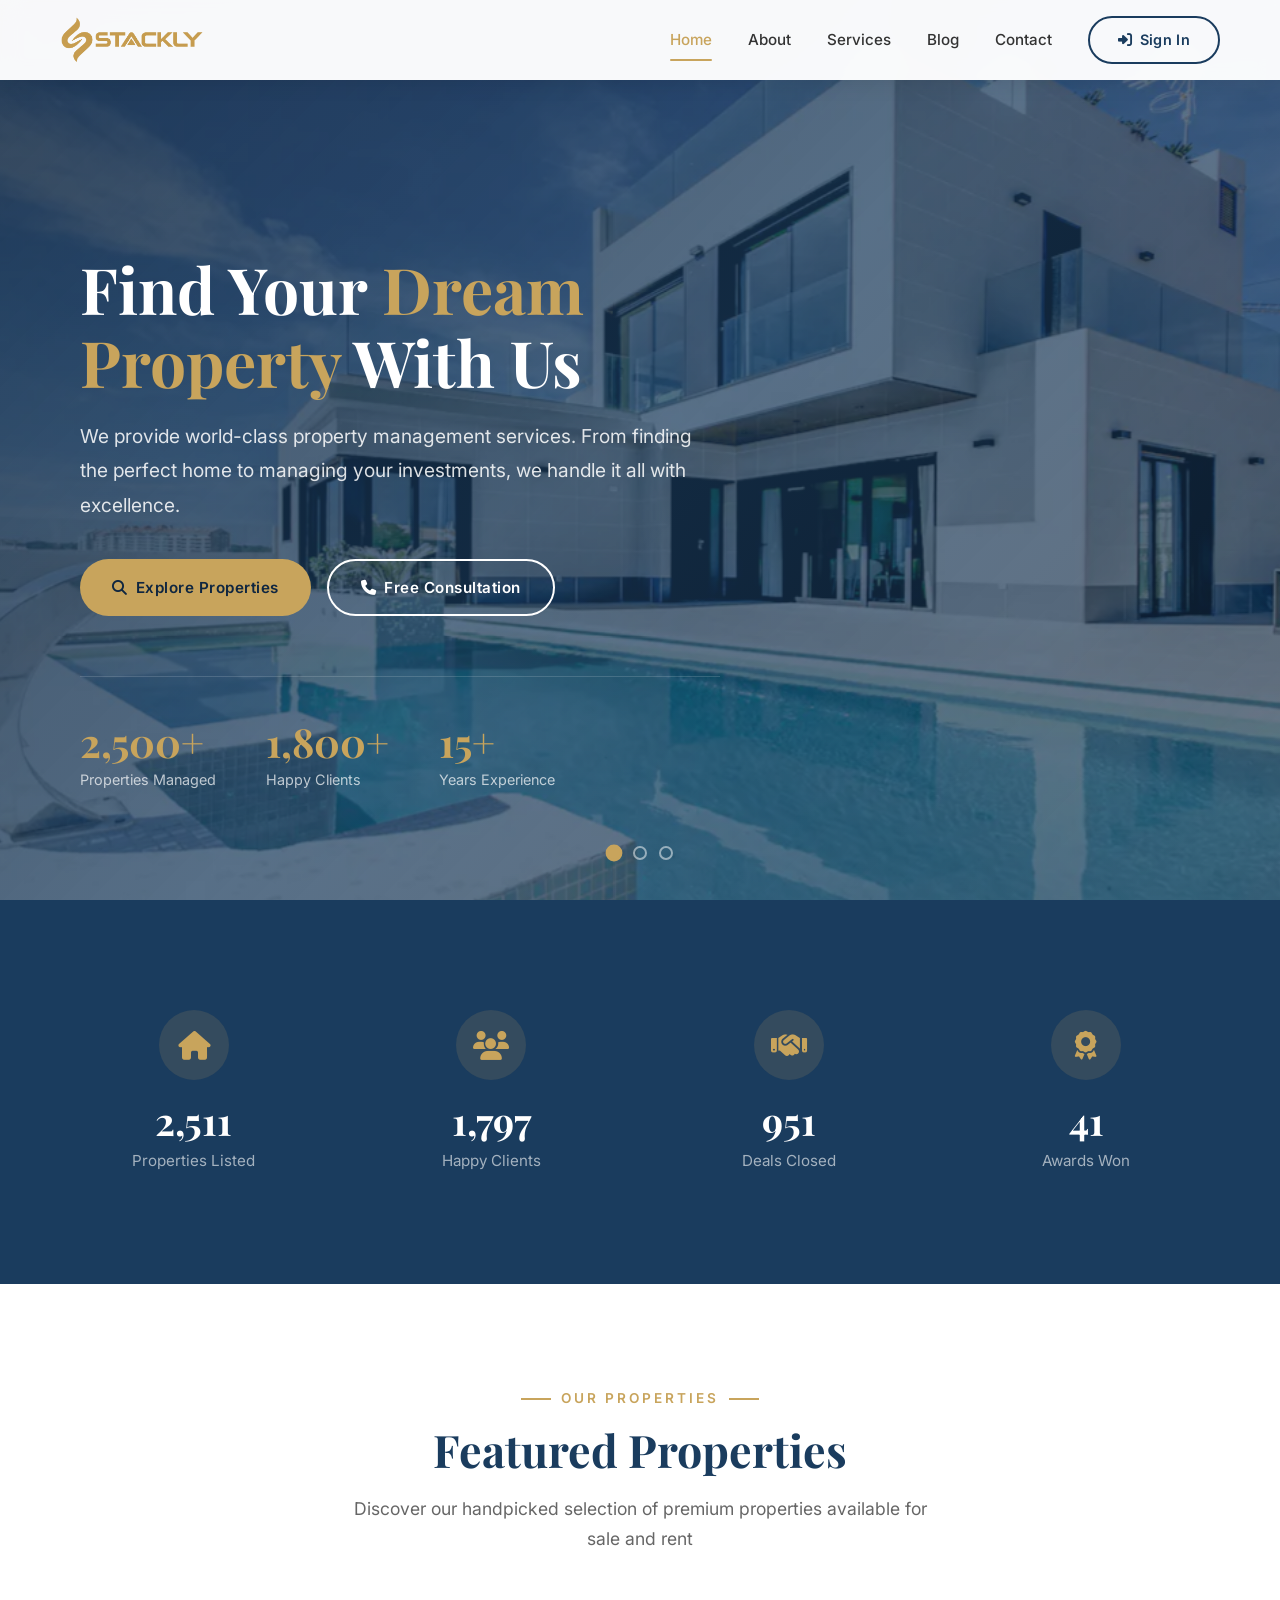
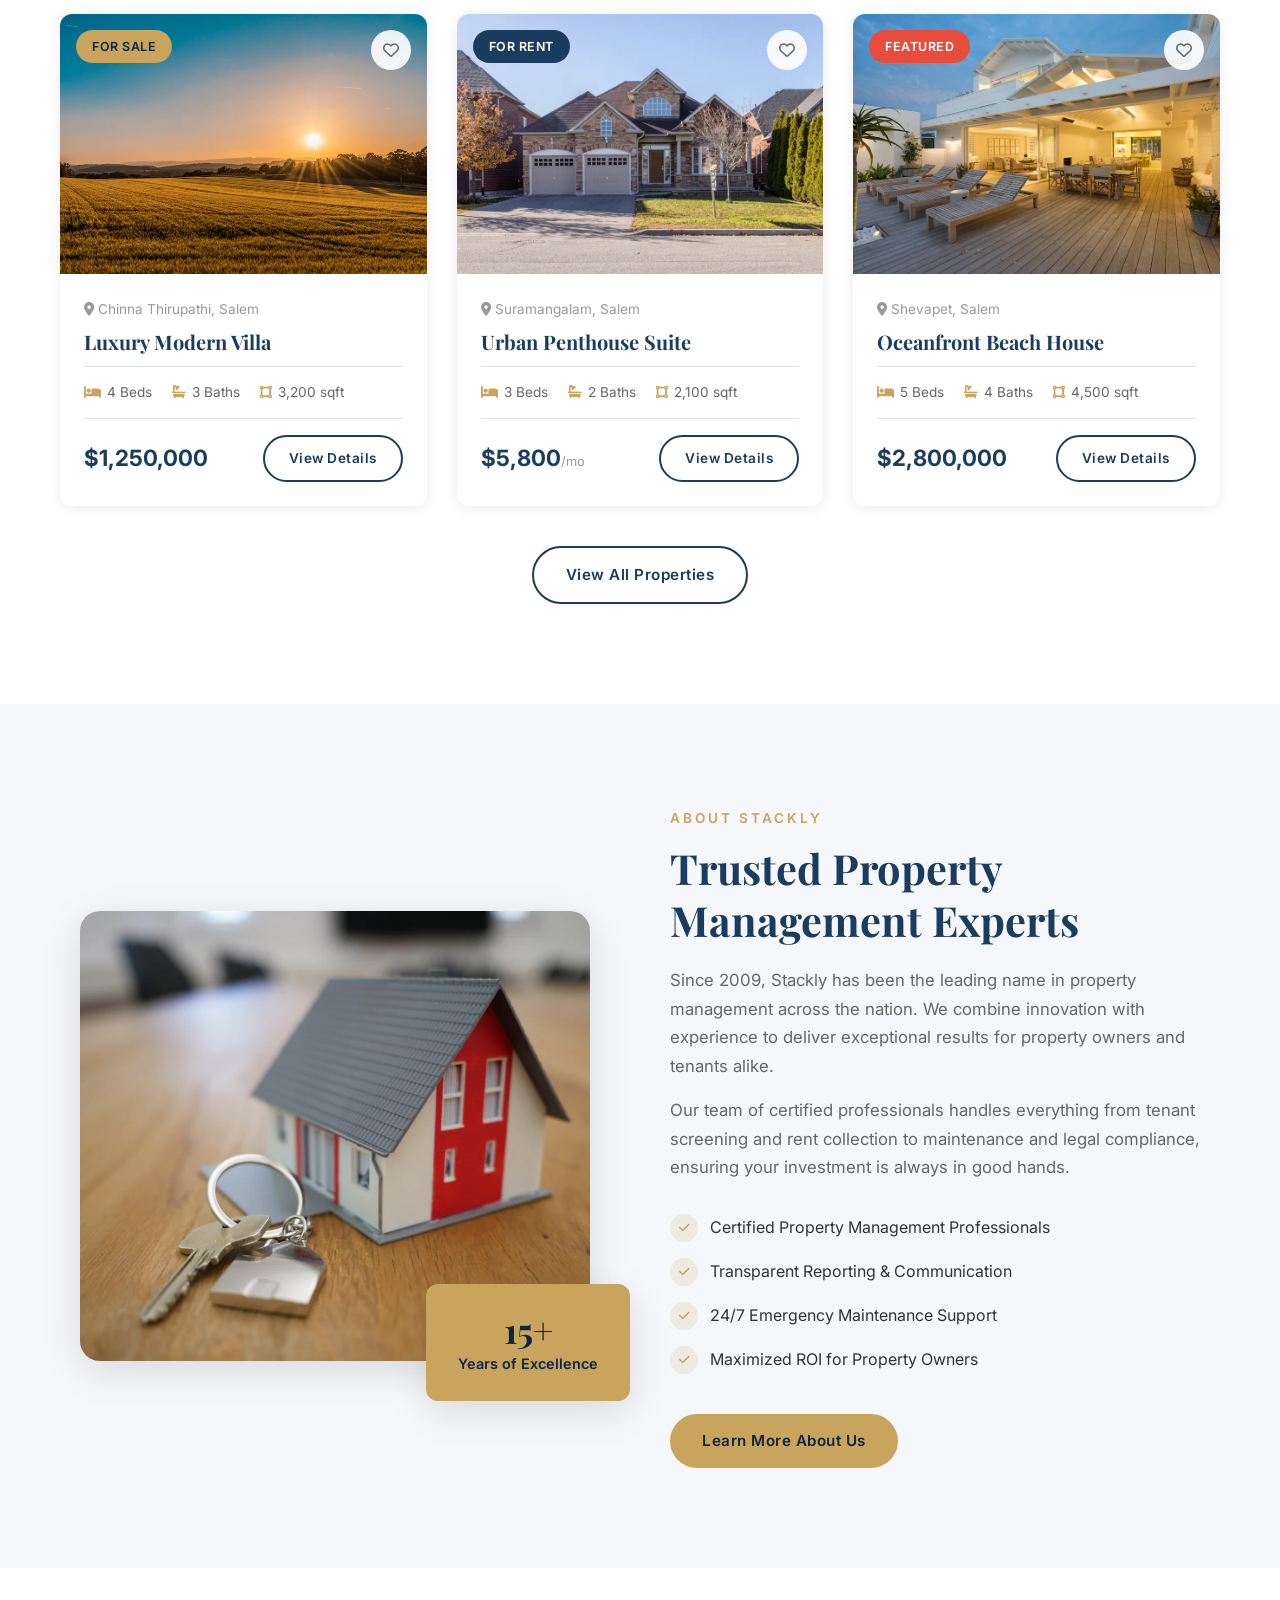
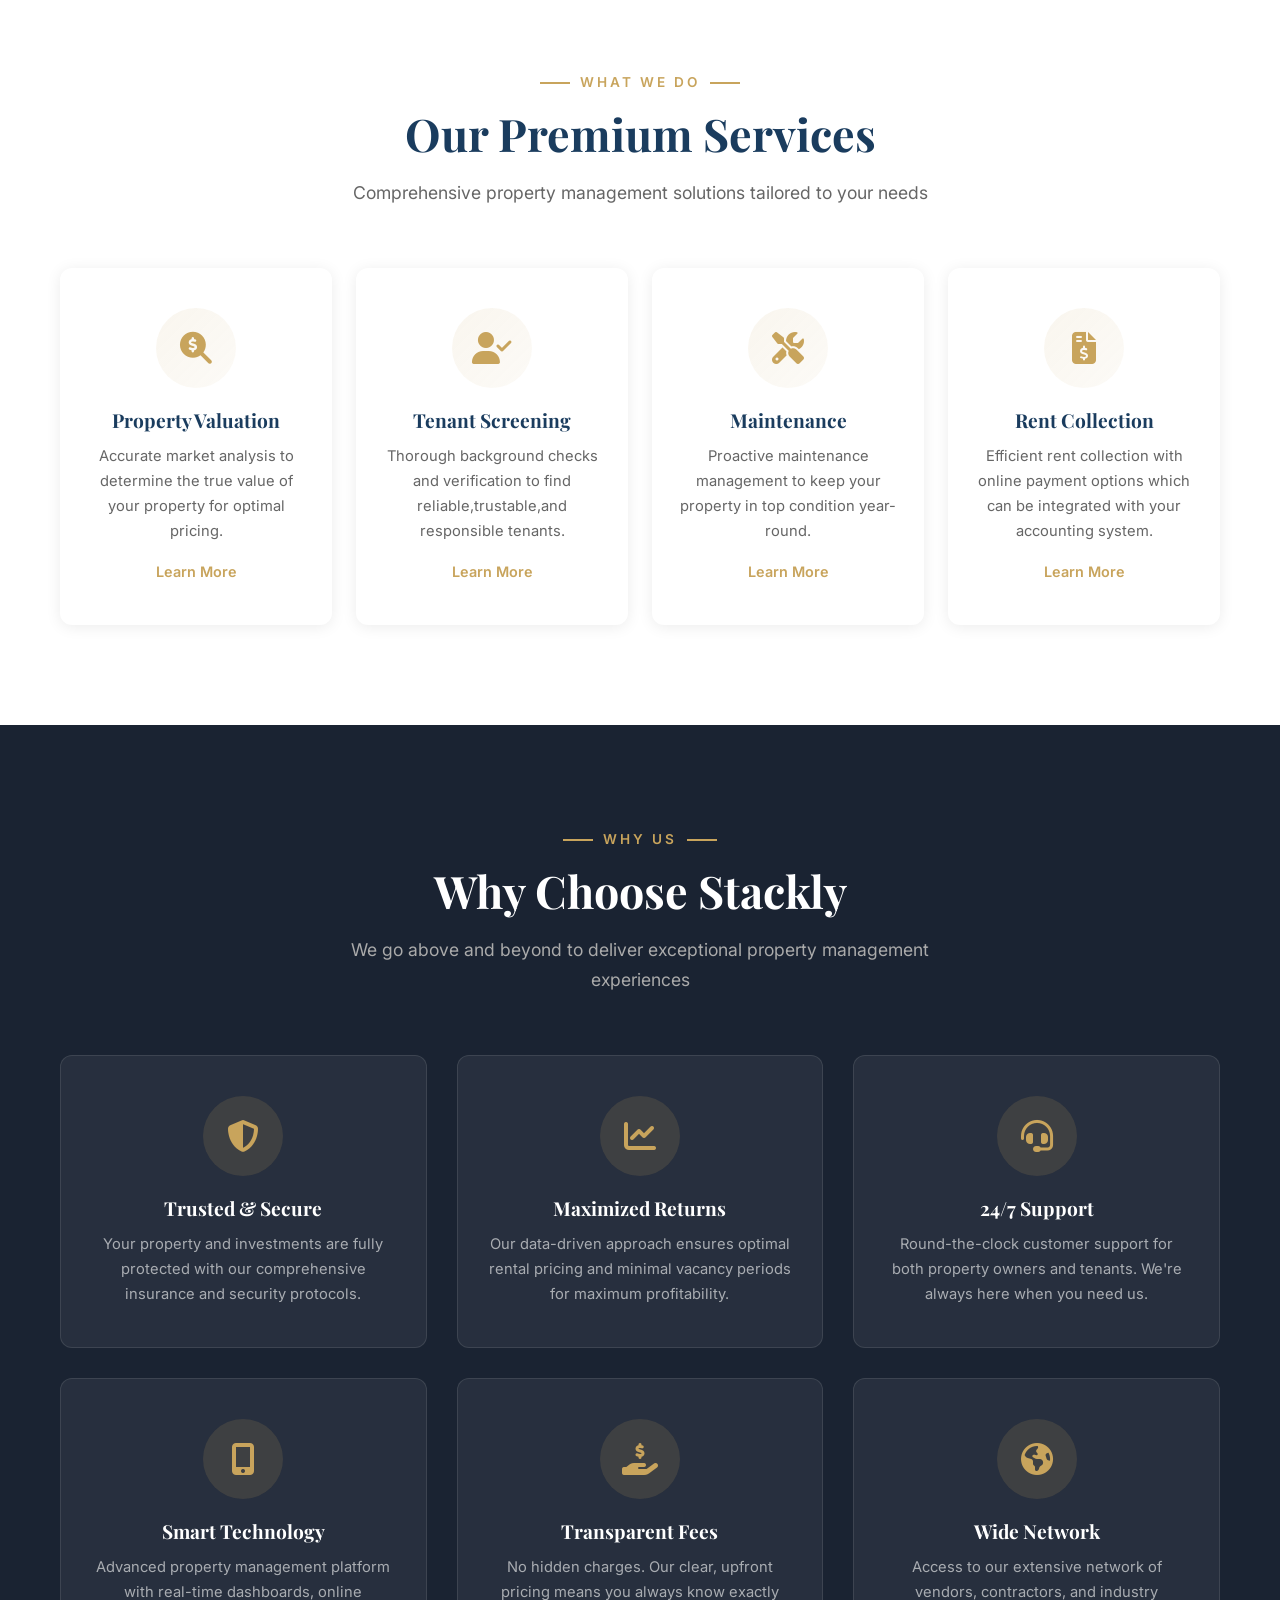
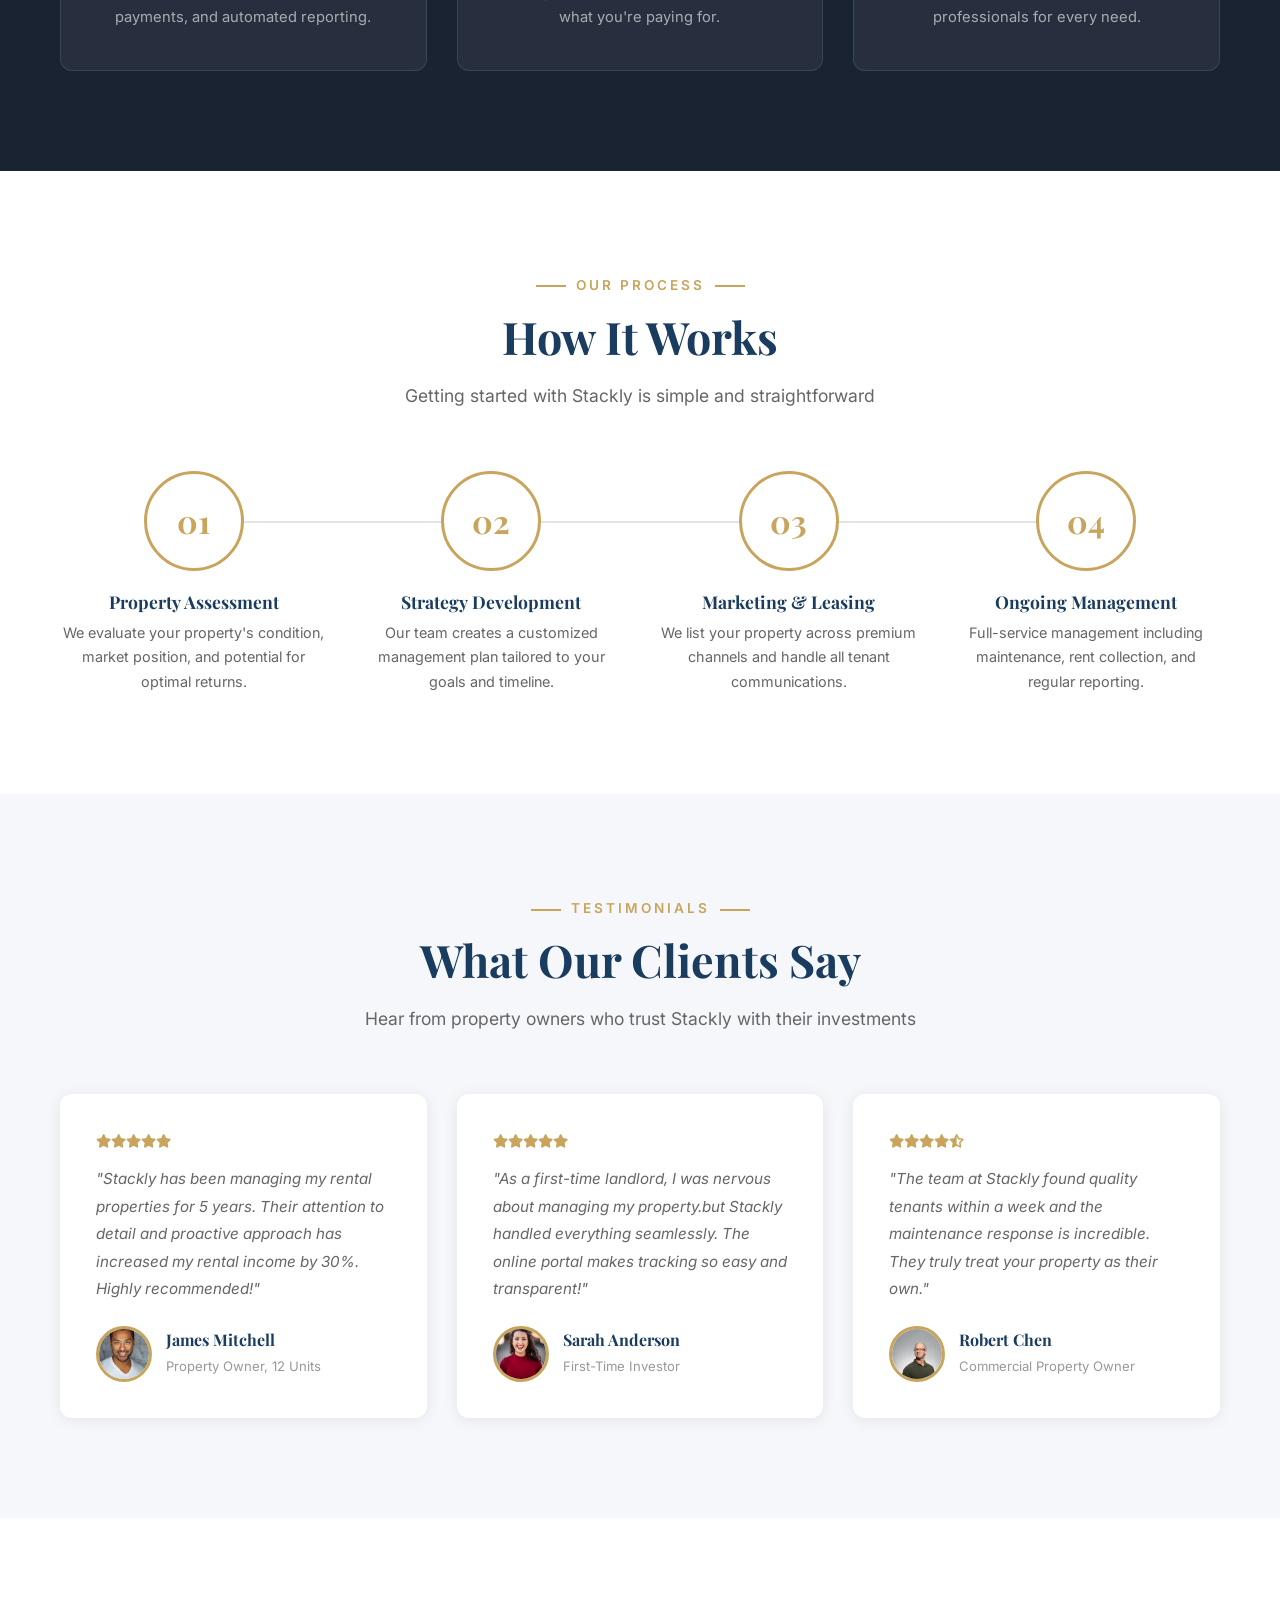
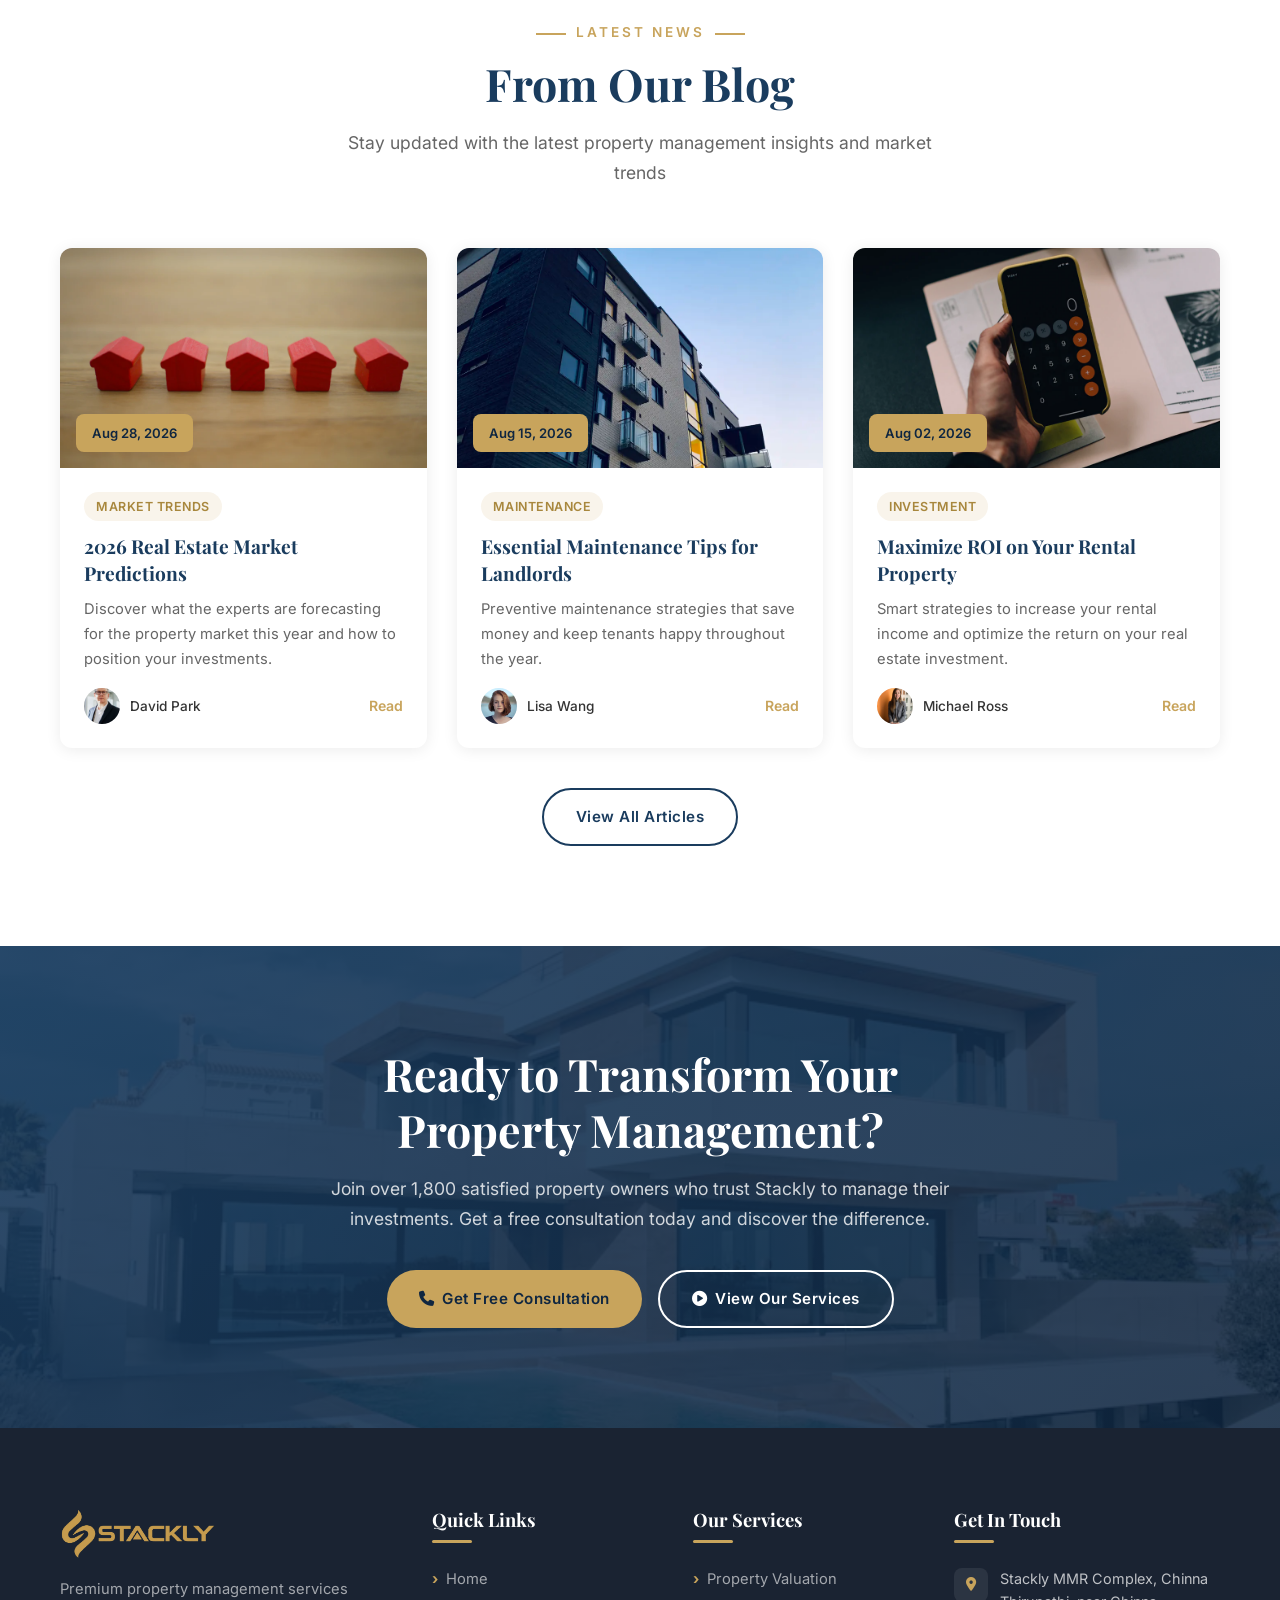
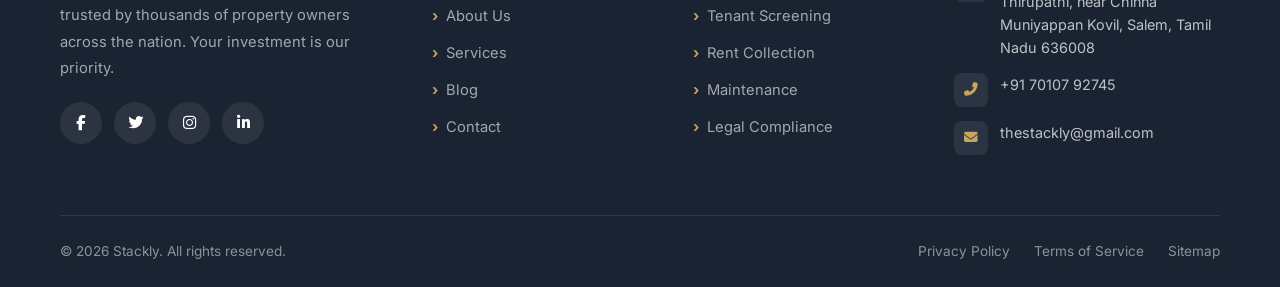
==== index.html @ ff8f80fa "Add files via upload" ====
<!DOCTYPE html>
<html lang="en">
<head>
  <meta charset="UTF-8">
  <meta name="viewport" content="width=device-width, initial-scale=1.0">
  <title>Stackly - Premium Property Management</title>
  <link rel="preconnect" href="https://fonts.googleapis.com">
  <link href="https://fonts.googleapis.com/css2?family=Inter:wght@400;500;600;700&family=Playfair+Display:wght@400;600;700&display=swap" rel="stylesheet">
  <link rel="stylesheet" href="https://cdnjs.cloudflare.com/ajax/libs/font-awesome/6.5.1/css/all.min.css">
  <link rel="stylesheet" href="css/style.css">
</head>
<body>

  <!-- Preloader -->
  <div class="preloader" id="preloader">
    <div class="preloader-spinner"></div>
  </div>

  <!-- Navigation -->
  <header class="header" id="header">
    <div class="container">
      <a href="index.html" class="logo">
        <img src="Assets/logo.webp" alt="Stackly" class="logo-img">
      </a>
      <nav class="nav-links" id="navLinks">
        <button class="nav-close" id="navClose" aria-label="Close menu"><i class="fas fa-times"></i></button>
        <a href="index.html" class="active">Home</a>
        <a href="about.html">About</a>
        <a href="services.html">Services</a>
        <a href="blog.html">Blog</a>
        <a href="contact.html">Contact</a>
        <a href="sign-in.html" class="nav-signin"><i class="fas fa-sign-in-alt"></i> Sign In</a>
      </nav>
      <div class="menu-toggle" id="menuToggle">
        <span></span>
        <span></span>
        <span></span>
      </div>
    </div>
  </header>
  <div class="nav-overlay" id="navOverlay"></div>

  <!-- Section 1: Hero -->
  <section class="hero" id="hero">
    <div class="hero-slider">
      <div class="hero-slide active">
        <img src="Assets/hero-1.webp" alt="Luxury Home">
      </div>
      <div class="hero-slide">
        <img src="Assets/hero-2.webp" alt="Modern House">
      </div>
      <div class="hero-slide">
        <img src="Assets/hero-3.webp" alt="Villa">
      </div>
    </div>
    <div class="hero-overlay"></div>
    <div class="container">
      <div class="hero-content">
        <div class="hero-badge"><i class="fas fa-star"></i> #1 Property Management</div>
        <h1>Find Your <span>Dream Property</span> With Us</h1>
        <p>We provide world-class property management services. From finding the perfect home to managing your investments, we handle it all with excellence.</p>
        <div class="hero-buttons">
          <a href="404.html" class="btn btn-primary"><i class="fas fa-search"></i> Explore Properties</a>
          <a href="404.html" class="btn btn-outline"><i class="fas fa-phone"></i> Free Consultation</a>
        </div>
        <div class="hero-stats">
          <div class="hero-stat">
            <h3>2,500+</h3>
            <p>Properties Managed</p>
          </div>
          <div class="hero-stat">
            <h3>1,800+</h3>
            <p>Happy Clients</p>
          </div>
          <div class="hero-stat">
            <h3>15+</h3>
            <p>Years Experience</p>
          </div>
        </div>
      </div>
    </div>
    <div class="hero-slide-nav">
      <button class="active" data-slide="0"></button>
      <button data-slide="1"></button>
      <button data-slide="2"></button>
    </div>
  </section>

  <!-- Section 2: Stats -->
  <section class="stats-section">
    <div class="container">
      <div class="stats-grid">
        <div class="stat-item animate-on-scroll">
          <div class="stat-icon"><i class="fas fa-home"></i></div>
          <h3 class="counter" data-target="2547">0</h3>
          <p>Properties Listed</p>
        </div>
        <div class="stat-item animate-on-scroll animate-delay-1">
          <div class="stat-icon"><i class="fas fa-users"></i></div>
          <h3 class="counter" data-target="1823">0</h3>
          <p>Happy Clients</p>
        </div>
        <div class="stat-item animate-on-scroll animate-delay-2">
          <div class="stat-icon"><i class="fas fa-handshake"></i></div>
          <h3 class="counter" data-target="965">0</h3>
          <p>Deals Closed</p>
        </div>
        <div class="stat-item animate-on-scroll animate-delay-3">
          <div class="stat-icon"><i class="fas fa-award"></i></div>
          <h3 class="counter" data-target="42">0</h3>
          <p>Awards Won</p>
        </div>
      </div>
    </div>
  </section>

  <!-- Section 3: Featured Properties -->
  <section class="section" id="properties">
    <div class="container">
      <div class="section-header animate-on-scroll">
        <span class="subtitle">Our Properties</span>
        <h2>Featured Properties</h2>
        <p>Discover our handpicked selection of premium properties available for sale and rent</p>
      </div>
      <div class="properties-grid">
        <div class="property-card animate-on-scroll">
          <div class="property-img">
            <img src="Assets/property-1.webp" alt="Modern Villa">
            <span class="property-badge badge-sale">For Sale</span>
            <button class="property-fav"><i class="far fa-heart"></i></button>
          </div>
          <div class="property-info">
            <div class="property-location"><i class="fas fa-map-marker-alt"></i> Chinna Thirupathi, Salem</div>
            <h3>Luxury Modern Villa</h3>
            <div class="property-features">
              <span><i class="fas fa-bed"></i> 4 Beds</span>
              <span><i class="fas fa-bath"></i> 3 Baths</span>
              <span><i class="fas fa-vector-square"></i> 3,200 sqft</span>
            </div>
            <div class="property-footer">
              <span class="property-price">$1,250,000</span>
              <a href="404.html" class="btn btn-sm btn-outline-dark">View Details</a>
            </div>
          </div>
        </div>
        <div class="property-card animate-on-scroll animate-delay-1">
          <div class="property-img">
            <img src="Assets/property-2.webp" alt="Penthouse">
            <span class="property-badge badge-rent">For Rent</span>
            <button class="property-fav"><i class="far fa-heart"></i></button>
          </div>
          <div class="property-info">
            <div class="property-location"><i class="fas fa-map-marker-alt"></i> Suramangalam, Salem</div>
            <h3>Urban Penthouse Suite</h3>
            <div class="property-features">
              <span><i class="fas fa-bed"></i> 3 Beds</span>
              <span><i class="fas fa-bath"></i> 2 Baths</span>
              <span><i class="fas fa-vector-square"></i> 2,100 sqft</span>
            </div>
            <div class="property-footer">
              <span class="property-price">$5,800<small>/mo</small></span>
              <a href="404.html" class="btn btn-sm btn-outline-dark">View Details</a>
            </div>
          </div>
        </div>
        <div class="property-card animate-on-scroll animate-delay-2">
          <div class="property-img">
            <img src="Assets/property-3.webp" alt="Beach House">
            <span class="property-badge badge-featured">Featured</span>
            <button class="property-fav"><i class="far fa-heart"></i></button>
          </div>
          <div class="property-info">
            <div class="property-location"><i class="fas fa-map-marker-alt"></i> Shevapet, Salem</div>
            <h3>Oceanfront Beach House</h3>
            <div class="property-features">
              <span><i class="fas fa-bed"></i> 5 Beds</span>
              <span><i class="fas fa-bath"></i> 4 Baths</span>
              <span><i class="fas fa-vector-square"></i> 4,500 sqft</span>
            </div>
            <div class="property-footer">
              <span class="property-price">$2,800,000</span>
              <a href="404.html" class="btn btn-sm btn-outline-dark">View Details</a>
            </div>
          </div>
        </div>
      </div>
      <div style="text-align:center; margin-top:40px;">
        <a href="404.html" class="btn btn-outline-dark">View All Properties </a>
      </div>
    </div>
  </section>

  <!-- Section 4: About Preview -->
  <section class="section section-alt" id="about-preview">
    <div class="container">
      <div class="split-section">
        <div class="split-images animate-on-scroll">
          <div class="main-img">
            <img src="Assets/about-preview.webp" alt="About Stackly">
          </div>
          <div class="floating-card">
            <h3>15+</h3>
            <p>Years of Excellence</p>
          </div>
        </div>
        <div class="split-content animate-on-scroll animate-delay-2">
          <span class="subtitle">About Stackly</span>
          <h2>Trusted Property Management Experts</h2>
          <p>Since 2009, Stackly has been the leading name in property management across the nation. We combine innovation with experience to deliver exceptional results for property owners and tenants alike.</p>
          <p>Our team of certified professionals handles everything from tenant screening and rent collection to maintenance and legal compliance, ensuring your investment is always in good hands.</p>
          <ul class="check-list">
            <li><i class="fas fa-check"></i> Certified Property Management Professionals</li>
            <li><i class="fas fa-check"></i> Transparent Reporting & Communication</li>
            <li><i class="fas fa-check"></i> 24/7 Emergency Maintenance Support</li>
            <li><i class="fas fa-check"></i> Maximized ROI for Property Owners</li>
          </ul>
          <a href="404.html" class="btn btn-primary">Learn More About Us </a>
        </div>
      </div>
    </div>
  </section>

  <!-- Section 5: Services -->
  <section class="section" id="services-preview">
    <div class="container">
      <div class="section-header animate-on-scroll">
        <span class="subtitle">What We Do</span>
        <h2>Our Premium Services</h2>
        <p>Comprehensive property management solutions tailored to your needs</p>
      </div>
      <div class="services-grid">
        <div class="service-card animate-on-scroll">
          <div class="service-icon"><i class="fas fa-search-dollar"></i></div>
          <h3>Property Valuation</h3>
          <p>Accurate market analysis to determine the true value of your property for optimal pricing.</p>
          <a href="404.html" class="learn-more">Learn More </a>
        </div>
        <div class="service-card animate-on-scroll animate-delay-1">
          <div class="service-icon"><i class="fas fa-user-check"></i></div>
          <h3>Tenant Screening</h3>
          <p>Thorough background checks and verification to find reliable,trustable,and responsible tenants.</p>
          <a href="404.html" class="learn-more">Learn More </a>
        </div>
        <div class="service-card animate-on-scroll animate-delay-2">
          <div class="service-icon"><i class="fas fa-tools"></i></div>
          <h3>Maintenance</h3>
          <p>Proactive maintenance management to keep your property in top condition year-round.</p>
          <a href="404.html" class="learn-more">Learn More </a>
        </div>
        <div class="service-card animate-on-scroll animate-delay-3">
          <div class="service-icon"><i class="fas fa-file-invoice-dollar"></i></div>
          <h3>Rent Collection</h3>
          <p>Efficient rent collection with online payment options which can be integrated with your accounting system.</p>
          <a href="404.html" class="learn-more">Learn More </a>
        </div>
      </div>
    </div>
  </section>

  <!-- Section 6: Why Choose Us -->
  <section class="section section-dark" id="why-us">
    <div class="container">
      <div class="section-header animate-on-scroll">
        <span class="subtitle">Why Us</span>
        <h2>Why Choose Stackly</h2>
        <p>We go above and beyond to deliver exceptional property management experiences</p>
      </div>
      <div class="why-us-grid">
        <div class="why-card animate-on-scroll">
          <div class="icon"><i class="fas fa-shield-alt"></i></div>
          <h3>Trusted & Secure</h3>
          <p>Your property and investments are fully protected with our comprehensive insurance and security protocols.</p>
        </div>
        <div class="why-card animate-on-scroll animate-delay-1">
          <div class="icon"><i class="fas fa-chart-line"></i></div>
          <h3>Maximized Returns</h3>
          <p>Our data-driven approach ensures optimal rental pricing and minimal vacancy periods for maximum profitability.</p>
        </div>
        <div class="why-card animate-on-scroll animate-delay-2">
          <div class="icon"><i class="fas fa-headset"></i></div>
          <h3>24/7 Support</h3>
          <p>Round-the-clock customer support for both property owners and tenants. We're always here when you need us.</p>
        </div>
        <div class="why-card animate-on-scroll animate-delay-3">
          <div class="icon"><i class="fas fa-mobile-alt"></i></div>
          <h3>Smart Technology</h3>
          <p>Advanced property management platform with real-time dashboards, online payments, and automated reporting.</p>
        </div>
        <div class="why-card animate-on-scroll animate-delay-4">
          <div class="icon"><i class="fas fa-hand-holding-usd"></i></div>
          <h3>Transparent Fees</h3>
          <p>No hidden charges. Our clear, upfront pricing means you always know exactly what you're paying for.</p>
        </div>
        <div class="why-card animate-on-scroll">
          <div class="icon"><i class="fas fa-globe-americas"></i></div>
          <h3>Wide Network</h3>
          <p>Access to our extensive network of vendors, contractors, and industry professionals for every need.</p>
        </div>
      </div>
    </div>
  </section>

  <!-- Section 7: How It Works / Process -->
  <section class="section" id="process">
    <div class="container">
      <div class="section-header animate-on-scroll">
        <span class="subtitle">Our Process</span>
        <h2>How It Works</h2>
        <p>Getting started with Stackly is simple and straightforward</p>
      </div>
      <div class="process-grid">
        <div class="process-step animate-on-scroll">
          <div class="process-number">01</div>
          <h3>Property Assessment</h3>
          <p>We evaluate your property's condition, market position, and potential for optimal returns.</p>
        </div>
        <div class="process-step animate-on-scroll animate-delay-1">
          <div class="process-number">02</div>
          <h3>Strategy Development</h3>
          <p>Our team creates a customized management plan tailored to your goals and timeline.</p>
        </div>
        <div class="process-step animate-on-scroll animate-delay-2">
          <div class="process-number">03</div>
          <h3>Marketing & Leasing</h3>
          <p>We list your property across premium channels and handle all tenant communications.</p>
        </div>
        <div class="process-step animate-on-scroll animate-delay-3">
          <div class="process-number">04</div>
          <h3>Ongoing Management</h3>
          <p>Full-service management including maintenance, rent collection, and regular reporting.</p>
        </div>
      </div>
    </div>
  </section>

  <!-- Section 8: Testimonials -->
  <section class="section section-alt" id="testimonials">
    <div class="container">
      <div class="section-header animate-on-scroll">
        <span class="subtitle">Testimonials</span>
        <h2>What Our Clients Say</h2>
        <p>Hear from property owners who trust Stackly with their investments</p>
      </div>
      <div class="testimonials-grid">
        <div class="testimonial-card animate-on-scroll">
          <div class="testimonial-stars">
            <i class="fas fa-star"></i><i class="fas fa-star"></i><i class="fas fa-star"></i><i class="fas fa-star"></i><i class="fas fa-star"></i>
          </div>
          <p>"Stackly has been managing my rental properties for 5 years. Their attention to detail and proactive approach has increased my rental income by 30%. Highly recommended!"</p>
          <div class="testimonial-author">
            <img src="Assets/testimonial-1.webp" alt="James Mitchell">
            <div>
              <h4>James Mitchell</h4>
              <span>Property Owner, 12 Units</span>
            </div>
          </div>
        </div>
        <div class="testimonial-card animate-on-scroll animate-delay-1">
          <div class="testimonial-stars">
            <i class="fas fa-star"></i><i class="fas fa-star"></i><i class="fas fa-star"></i><i class="fas fa-star"></i><i class="fas fa-star"></i>
          </div>
          <p>"As a first-time landlord, I was nervous about managing my property.but Stackly handled everything seamlessly. The online portal makes tracking so easy and transparent!"</p>
          <div class="testimonial-author">
            <img src="Assets/testimonial-2.webp" alt="Sarah Anderson">
            <div>
              <h4>Sarah Anderson</h4>
              <span>First-Time Investor</span>
            </div>
          </div>
        </div>
        <div class="testimonial-card animate-on-scroll animate-delay-2">
          <div class="testimonial-stars">
            <i class="fas fa-star"></i><i class="fas fa-star"></i><i class="fas fa-star"></i><i class="fas fa-star"></i><i class="fas fa-star-half-alt"></i>
          </div>
          <p>"The team at Stackly found quality tenants within a week and the maintenance response is incredible. They truly treat your property as their own."</p>
          <div class="testimonial-author">
            <img src="Assets/testimonial-3.webp" alt="Robert Chen">
            <div>
              <h4>Robert Chen</h4>
              <span>Commercial Property Owner</span>
            </div>
          </div>
        </div>
      </div>
    </div>
  </section>

  <!-- Section 9: Blog Preview -->
  <section class="section" id="blog-preview">
    <div class="container">
      <div class="section-header animate-on-scroll">
        <span class="subtitle">Latest News</span>
        <h2>From Our Blog</h2>
        <p>Stay updated with the latest property management insights and market trends</p>
      </div>
      <div class="blog-grid">
        <div class="blog-card animate-on-scroll">
          <div class="blog-card-img">
            <img src="Assets/blog-1.webp" alt="Market Trends">
            <span class="blog-card-date">Aug 28, 2026</span>
          </div>
          <div class="blog-card-content">
            <span class="blog-card-tag">Market Trends</span>
            <h3>2026 Real Estate Market Predictions</h3>
            <p>Discover what the experts are forecasting for the property market this year and how to position your investments.</p>
            <div class="blog-card-footer">
              <div class="blog-card-author">
                <img src="Assets/blog-author-1.webp" alt="Author">
                <span>David Park</span>
              </div>
              <a href="404.html" class="blog-read-more">Read </a>
            </div>
          </div>
        </div>
        <div class="blog-card animate-on-scroll animate-delay-1">
          <div class="blog-card-img">
            <img src="Assets/blog-2.webp" alt="Maintenance Tips">
            <span class="blog-card-date">Aug 15, 2026</span>
          </div>
          <div class="blog-card-content">
            <span class="blog-card-tag">Maintenance</span>
            <h3>Essential Maintenance Tips for Landlords</h3>
            <p>Preventive maintenance strategies that save money and keep tenants happy throughout the year.</p>
            <div class="blog-card-footer">
              <div class="blog-card-author">
                <img src="Assets/blog-author-2.webp" alt="Author">
                <span>Lisa Wang</span>
              </div>
              <a href="404.html" class="blog-read-more">Read </a>
            </div>
          </div>
        </div>
        <div class="blog-card animate-on-scroll animate-delay-2">
          <div class="blog-card-img">
            <img src="Assets/blog-3.webp" alt="Tax Tips">
            <span class="blog-card-date">Aug 02, 2026</span>
          </div>
          <div class="blog-card-content">
            <span class="blog-card-tag">Investment</span>
            <h3>Maximize ROI on Your Rental Property</h3>
            <p>Smart strategies to increase your rental income and optimize the return on your real estate investment.</p>
            <div class="blog-card-footer">
              <div class="blog-card-author">
                <img src="Assets/blog-author-3.webp" alt="Author">
                <span>Michael Ross</span>
              </div>
              <a href="404.html" class="blog-read-more">Read </a>
            </div>
          </div>
        </div>
      </div>
      <div style="text-align:center; margin-top:40px;">
        <a href="404.html" class="btn btn-outline-dark">View All Articles </a>
      </div>
    </div>
  </section>

  <!-- Section 10: CTA -->
  <section class="cta-section">
    <div class="cta-bg">
      <img src="Assets/cta-1.webp" alt="CTA Background">
    </div>
    <div class="cta-overlay"></div>
    <div class="container">
      <div class="cta-content animate-on-scroll">
        <h2>Ready to Transform Your Property Management?</h2>
        <p>Join over 1,800 satisfied property owners who trust Stackly to manage their investments. Get a free consultation today and discover the difference.</p>
        <div class="cta-buttons">
          <a href="404.html" class="btn btn-primary"><i class="fas fa-phone"></i> Get Free Consultation</a>
          <a href="404.html" class="btn btn-outline"><i class="fas fa-play-circle"></i> View Our Services</a>
        </div>
      </div>
    </div>
  </section>

  <!-- Footer -->
  <footer class="footer">
    <div class="container">
      <div class="footer-grid">
        <div class="footer-col footer-about">
          <a href="index.html" class="logo" style="margin-bottom:16px;">
            <img src="Assets/logo.webp" alt="Stackly" class="logo-img" style="height:52px;">
          </a>
          <p>Premium property management services trusted by thousands of property owners across the nation. Your investment is our priority.</p>
          <div class="footer-social">
            <a href="404.html"><i class="fab fa-facebook-f"></i></a>
            <a href="404.html"><i class="fab fa-twitter"></i></a>
            <a href="404.html"><i class="fab fa-instagram"></i></a>
            <a href="404.html"><i class="fab fa-linkedin-in"></i></a>
          </div>
        </div>
        
        <div class="footer-col">
          <h3>Quick Links</h3>
          <ul class="footer-links">
            <li><a href="index.html">Home</a></li>
            <li><a href="about.html">About Us</a></li>
            <li><a href="services.html">Services</a></li>
            <li><a href="blog.html">Blog</a></li>
            <li><a href="contact.html">Contact</a></li>
          </ul>
        </div>
        <div class="footer-col">
          <h3>Our Services</h3>
          <ul class="footer-links">
            <li><a href="404.html">Property Valuation</a></li>
            <li><a href="404.html">Tenant Screening</a></li>
            <li><a href="404.html">Rent Collection</a></li>
            <li><a href="404.html">Maintenance</a></li>
            <li><a href="404.html">Legal Compliance</a></li>
          </ul>
        </div>
        <div class="footer-col">
          <h3>Get In Touch</h3>
          <div class="footer-contact">
            <div class="footer-contact-item">
              <span class="fc-icon"><i class="fas fa-map-marker-alt"></i></span>
              <span>Stackly MMR Complex, Chinna Thirupathi, near Chinna Muniyappan Kovil, Salem, Tamil Nadu 636008</span>
            </div>
            <div class="footer-contact-item">
              <span class="fc-icon fc-center"><i class="fas fa-phone-alt"></i></span>
              <a href="404.html">+91 70107 92745</a>
            </div>
            <div class="footer-contact-item">
              <span class="fc-icon fc-center"><i class="fas fa-envelope"></i></span>
              <a href="404.html">thestackly@gmail.com</a>
            </div>
          </div>
        </div>
</div>
      <div class="footer-bottom">
        <p>&copy; 2026 Stackly. All rights reserved.</p>
        <div class="footer-bottom-links">
          <a href="404.html">Privacy Policy</a>
          <a href="404.html">Terms of Service</a>
          <a href="404.html">Sitemap</a>
        </div>
      </div>
    </div>
  </footer>

  <!-- Back to Top -->
  <button class="back-to-top" id="backToTop"><i class="fas fa-chevron-up"></i></button>

  <script src="js/script.js"></script>
</body>
</html>
---- css/style.css ----
/* ============================================
   Property Management - Complete Stylesheet
   ============================================ */

/* --- CSS Variables --- */
:root {
  --primary: #1a3c5e;
  --primary-light: #2a5f8f;
  --primary-dark: #0f2640;
  --accent: #c8a45c;
  --accent-light: #dbb96e;
  --accent-dark: #a8873d;
  --text: #333333;
  --text-light: #666666;
  --text-lighter: #999999;
  --bg: #ffffff;
  --bg-alt: #f5f7fa;
  --bg-dark: #1a2332;
  --bg-card: #ffffff;
  --border: #e0e4e8;
  --shadow: 0 2px 15px rgba(0,0,0,0.08);
  --shadow-lg: 0 10px 40px rgba(0,0,0,0.12);
  --shadow-hover: 0 15px 50px rgba(0,0,0,0.15);
  --radius: 12px;
  --radius-sm: 8px;
  --radius-lg: 20px;
  --transition: all 0.3s cubic-bezier(0.4, 0, 0.2, 1);
  --font-main: 'Inter', -apple-system, BlinkMacSystemFont, sans-serif;
  --font-heading: 'Playfair Display', Georgia, serif;
  --container: 1200px;
  --header-height: 80px;
}

/* --- Reset & Base --- */
*, *::before, *::after {
  margin: 0;
  padding: 0;
  box-sizing: border-box;
}

html {
  scroll-behavior: smooth;
  font-size: 16px;
}

body {
  font-family: var(--font-main);
  color: var(--text);
  background: var(--bg);
  line-height: 1.7;
  overflow-x: hidden;
  -webkit-font-smoothing: antialiased;
}

img {
  max-width: 100%;
  height: auto;
  display: block;
}

a {
  text-decoration: none;
  color: inherit;
  transition: var(--transition);
}

ul, ol {
  list-style: none;
}

h1, h2, h3, h4, h5, h6 {
  font-family: var(--font-heading);
  font-weight: 700;
  line-height: 1.25;
  color: var(--primary);
}

.container {
  max-width: var(--container);
  margin: 0 auto;
  padding: 0 20px;
}

/* --- Section Styling --- */
.section {
  padding: 100px 0;
}

.section-alt {
  background: var(--bg-alt);
}

.section-dark {
  background: var(--bg-dark);
  color: #fff;
}

.section-dark h2,
.section-dark h3,
.section-dark h4 {
  color: #fff;
}

.section-header {
  text-align: center;
  margin-bottom: 60px;
}

.section-header .subtitle {
  display: inline-block;
  font-size: 0.85rem;
  font-weight: 600;
  text-transform: uppercase;
  letter-spacing: 3px;
  color: var(--accent);
  margin-bottom: 12px;
  position: relative;
  padding: 0 20px;
}

.section-header .subtitle::before,
.section-header .subtitle::after {
  content: '';
  position: absolute;
  top: 50%;
  width: 30px;
  height: 2px;
  background: var(--accent);
}

.section-header .subtitle::before { left: -20px; }
.section-header .subtitle::after { right: -20px; }

.section-header h2 {
  font-size: 2.8rem;
  margin-bottom: 16px;
  color: var(--primary);
}

.section-dark .section-header h2 {
  color: #fff;
}

.section-header p {
  font-size: 1.1rem;
  color: var(--text-light);
  max-width: 600px;
  margin: 0 auto;
}

.section-dark .section-header p {
  color: #aaa;
}

/* --- Buttons --- */
.btn {
  display: inline-flex;
  align-items: center;
  gap: 8px;
  padding: 14px 32px;
  border-radius: 50px;
  font-weight: 600;
  font-size: 0.95rem;
  letter-spacing: 0.5px;
  cursor: pointer;
  border: none;
  transition: var(--transition);
  font-family: var(--font-main);
}

.btn-primary {
  background: var(--accent);
  color: var(--primary-dark);
}

.btn-primary:hover {
  background: var(--accent-light);
  transform: translateY(-2px);
  box-shadow: 0 8px 25px rgba(200,164,92,0.35);
}

.btn-outline {
  background: transparent;
  color: #fff;
  border: 2px solid #fff;
}

.btn-outline:hover {
  background: #fff;
  color: var(--primary);
}

.btn-outline-dark {
  background: transparent;
  color: var(--primary);
  border: 2px solid var(--primary);
}

.btn-outline-dark:hover {
  background: var(--primary);
  color: #fff;
}

.btn-white {
  background: #fff;
  color: var(--primary);
}

.btn-white:hover {
  background: var(--accent);
  color: var(--primary-dark);
  transform: translateY(-2px);
}

.btn-sm {
  padding: 10px 24px;
  font-size: 0.85rem;
}

.btn-icon {
  width: 50px;
  height: 50px;
  border-radius: 50%;
  display: inline-flex;
  align-items: center;
  justify-content: center;
  padding: 0;
  font-size: 1.2rem;
}

/* --- Header / Navigation --- */
.header {
  position: fixed;
  top: 0;
  left: 0;
  width: 100%;
  z-index: 1000;
  background: transparent;
  transition: var(--transition);
  height: var(--header-height);
}

.header.scrolled {
  background: rgba(255,255,255,0.97);
  box-shadow: 0 2px 20px rgba(0,0,0,0.1);
  backdrop-filter: blur(10px);
}

.header .container {
  display: flex;
  align-items: center;
  justify-content: space-between;
  height: var(--header-height);
}

.logo {
  display: flex;
  align-items: center;
  gap: 10px;
  font-size: 1.5rem;
  font-weight: 700;
  font-family: var(--font-heading);
}

.logo-icon {
  width: 42px;
  height: 42px;
  background: var(--accent);
  border-radius: var(--radius-sm);
  display: flex;
  align-items: center;
  justify-content: center;
  color: var(--primary-dark);
  font-size: 1.2rem;
}

.logo span {
  color: var(--accent);
}

/* Logo Image (webp) */
.logo-img {
  height: 48px;
  width: auto;
  display: block;
}

.header:not(.scrolled) .logo {
  color: #fff;
}

.logo {
  line-height: 1;
}

.nav-links {
  display: flex;
  align-items: center;
  gap: 36px;
}

.nav-links a {
  font-weight: 500;
  font-size: 0.95rem;
  position: relative;
  padding: 4px 0;
}

.header:not(.scrolled) .nav-links a {
  color: rgba(255,255,255,0.9);
}

.header:not(.scrolled) .nav-links a:hover {
  color: var(--accent);
}

.header.scrolled .nav-links a {
  color: var(--text);
}

.header.scrolled .nav-links a:hover {
  color: var(--accent);
}

.nav-links a:not(.nav-signin)::after {
  content: '';
  position: absolute;
  bottom: -2px;
  left: 0;
  width: 0;
  height: 2px;
  background: var(--accent);
  transition: var(--transition);
}

.nav-links a:not(.nav-signin):hover::after,
.nav-links a:not(.nav-signin).active::after {
  width: 100%;
}

.nav-links a.active {
  color: var(--accent) !important;
}

.header .btn {
  padding: 10px 26px;
  font-size: 0.9rem;
}

.header:not(.scrolled) .btn-outline {
  border-color: rgba(255,255,255,0.5);
  color: #fff;
}

/* Premium Navbar Sign In Button */
.nav-links .nav-signin {
  padding: 10px 28px;
  border: 2px solid var(--accent);
  border-radius: 50px;
  background: transparent;
  color: var(--accent);
  font-size: 0.9rem;
  font-weight: 600;
  letter-spacing: 0.3px;
  display: inline-flex;
  align-items: center;
  gap: 8px;
  transition: var(--transition);
}

.header:not(.scrolled) .nav-links .nav-signin {
  border-color: rgba(255,255,255,0.5);
  color: #fff;
}

.header.scrolled .nav-links .nav-signin {
  color: var(--primary);
  border-color: var(--primary);
}

.nav-links .nav-signin:hover {
  background: var(--accent);
  border-color: var(--accent);
  color: var(--primary-dark);
  transform: translateY(-2px);
  box-shadow: 0 8px 25px rgba(200,164,92,0.35);
}

.header:not(.scrolled) .nav-links .nav-signin:hover {
  background: var(--accent);
  border-color: var(--accent);
  color: var(--primary-dark);
}

.header.scrolled .nav-links .nav-signin:hover {
  background: var(--accent);
  border-color: var(--accent);
  color: var(--primary-dark);
}

/* Mobile Menu Toggle */
.menu-toggle {
  display: none;
  flex-direction: column;
  gap: 5px;
  cursor: pointer;
  padding: 5px;
  z-index: 1001;
}

.menu-toggle span {
  width: 28px;
  height: 3px;
  background: var(--primary);
  border-radius: 3px;
  transition: var(--transition);
}

.header:not(.scrolled) .menu-toggle span {
  background: #fff;
}

.menu-toggle.active span:nth-child(1) {
  transform: rotate(45deg) translate(5px, 6px);
}

.menu-toggle.active span:nth-child(2) {
  opacity: 0;
}

.menu-toggle.active span:nth-child(3) {
  transform: rotate(-45deg) translate(5px, -6px);
}

/* --- Hero Section --- */
.hero {
  position: relative;
  min-height: 100vh;
  display: flex;
  align-items: center;
  overflow: hidden;
  padding-top: var(--header-height);
}

.hero-slider {
  position: absolute;
  inset: 0;
  z-index: 0;
}

.hero-slide {
  position: absolute;
  inset: 0;
  opacity: 0;
  transition: opacity 1.2s ease;
}

.hero-slide.active {
  opacity: 1;
}

.hero-slide img {
  width: 100%;
  height: 100%;
  object-fit: cover;
}

.hero-overlay {
  position: absolute;
  inset: 0;
  background: linear-gradient(135deg, rgba(15,38,64,0.85) 0%, rgba(26,60,94,0.7) 50%, rgba(15,38,64,0.6) 100%);
  z-index: 1;
}

.hero-content {
  position: relative;
  z-index: 2;
  max-width: 680px;
  padding: 0 20px;
}

.hero-badge {
  display: inline-flex;
  align-items: center;
  gap: 8px;
  background: rgba(200,164,92,0.2);
  border: 1px solid rgba(200,164,92,0.4);
  color: var(--accent);
  padding: 8px 20px;
  border-radius: 50px;
  font-size: 0.85rem;
  font-weight: 600;
  letter-spacing: 1px;
  text-transform: uppercase;
  margin-bottom: 24px;
  backdrop-filter: blur(5px);
}

.hero h1 {
  font-size: 4rem;
  color: #fff;
  margin-bottom: 20px;
  line-height: 1.15;
}

.hero h1 span {
  color: var(--accent);
}

.hero p {
  font-size: 1.2rem;
  color: rgba(255,255,255,0.85);
  margin-bottom: 36px;
  line-height: 1.8;
}

.hero-buttons {
  display: flex;
  gap: 16px;
  flex-wrap: wrap;
}

.hero-stats {
  display: flex;
  gap: 50px;
  margin-top: 60px;
  padding-top: 40px;
  border-top: 1px solid rgba(255,255,255,0.15);
}

.hero-stat h3 {
  font-size: 2.5rem;
  color: var(--accent);
  font-family: var(--font-heading);
}

.hero-stat p {
  font-size: 0.9rem;
  color: rgba(255,255,255,0.7);
  margin-bottom: 0;
}

.hero-slide-nav {
  position: absolute;
  bottom: 40px;
  left: 50%;
  transform: translateX(-50%);
  z-index: 3;
  display: flex;
  gap: 12px;
}

.hero-slide-nav button {
  width: 14px;
  height: 14px;
  border-radius: 50%;
  border: 2px solid rgba(255,255,255,0.5);
  background: transparent;
  cursor: pointer;
  transition: var(--transition);
}

.hero-slide-nav button.active {
  background: var(--accent);
  border-color: var(--accent);
  transform: scale(1.2);
}

/* Hero Search Bar */
.hero-search {
  position: absolute;
  bottom: -30px;
  left: 50%;
  transform: translateX(-50%);
  z-index: 10;
  background: #fff;
  border-radius: var(--radius-lg);
  box-shadow: var(--shadow-lg);
  padding: 8px;
  display: flex;
  gap: 8px;
  width: 90%;
  max-width: 900px;
}

.hero-search .search-field {
  flex: 1;
  padding: 14px 20px;
  display: flex;
  flex-direction: column;
  gap: 2px;
  border-right: 1px solid var(--border);
}

.hero-search .search-field:last-of-type {
  border-right: none;
}

.hero-search .search-field label {
  font-size: 0.75rem;
  font-weight: 600;
  text-transform: uppercase;
  letter-spacing: 1px;
  color: var(--text-lighter);
}

.hero-search .search-field select,
.hero-search .search-field input {
  border: none;
  outline: none;
  font-size: 0.95rem;
  font-family: var(--font-main);
  color: var(--text);
  background: transparent;
  cursor: pointer;
}

.hero-search .btn {
  align-self: center;
  padding: 16px 36px;
}

/* --- Stats Section --- */
.stats-section {
  padding: 80px 0;
  background: var(--primary);
  position: relative;
  z-index: 5;
}

.stats-grid {
  display: grid;
  grid-template-columns: repeat(4, 1fr);
  gap: 30px;
}

.stat-item {
  text-align: center;
  padding: 30px 20px;
  border-radius: var(--radius);
  transition: var(--transition);
}

.stat-item:hover {
  background: rgba(255,255,255,0.08);
}

.stat-icon {
  width: 70px;
  height: 70px;
  margin: 0 auto 16px;
  background: rgba(200,164,92,0.15);
  border-radius: 50%;
  display: flex;
  align-items: center;
  justify-content: center;
  font-size: 1.8rem;
  color: var(--accent);
}

.stat-item h3 {
  font-size: 2.4rem;
  color: #fff;
  margin-bottom: 4px;
}

.stat-item p {
  color: rgba(255,255,255,0.6);
  font-size: 0.95rem;
}

/* --- Featured Properties --- */
.properties-grid {
  display: grid;
  grid-template-columns: repeat(3, 1fr);
  gap: 30px;
}

.property-card {
  background: var(--bg-card);
  border-radius: var(--radius);
  overflow: hidden;
  box-shadow: var(--shadow);
  transition: var(--transition);
  position: relative;
}

.property-card:hover {
  transform: translateY(-8px);
  box-shadow: var(--shadow-hover);
}

.property-img {
  position: relative;
  height: 260px;
  overflow: hidden;
}

.property-img img {
  width: 100%;
  height: 100%;
  object-fit: cover;
  transition: transform 0.5s ease;
}

.property-card:hover .property-img img {
  transform: scale(1.08);
}

.property-badge {
  position: absolute;
  top: 16px;
  left: 16px;
  padding: 6px 16px;
  border-radius: 50px;
  font-size: 0.78rem;
  font-weight: 600;
  text-transform: uppercase;
  letter-spacing: 0.5px;
  z-index: 2;
}

.badge-sale {
  background: var(--accent);
  color: var(--primary-dark);
}

.badge-rent {
  background: var(--primary);
  color: #fff;
}

.badge-featured {
  background: #e74c3c;
  color: #fff;
}

.property-fav {
  position: absolute;
  top: 16px;
  right: 16px;
  width: 40px;
  height: 40px;
  background: rgba(255,255,255,0.9);
  border-radius: 50%;
  display: flex;
  align-items: center;
  justify-content: center;
  cursor: pointer;
  z-index: 2;
  transition: var(--transition);
  border: none;
  font-size: 1rem;
  color: var(--text-light);
}

.property-fav:hover,
.property-fav.active {
  background: #e74c3c;
  color: #fff;
}

.property-info {
  padding: 24px;
}

.property-location {
  display: flex;
  align-items: center;
  gap: 4px;
  font-size: 0.85rem;
  color: var(--text-lighter);
  margin-bottom: 8px;
}

.property-info h3 {
  font-size: 1.25rem;
  margin-bottom: 12px;
  transition: var(--transition);
}

.property-card:hover .property-info h3 {
  color: var(--accent);
}

.property-features {
  display: flex;
  gap: 20px;
  padding: 14px 0;
  border-top: 1px solid var(--border);
  border-bottom: 1px solid var(--border);
  margin-bottom: 16px;
}

.property-features span {
  display: flex;
  align-items: center;
  gap: 6px;
  font-size: 0.85rem;
  color: var(--text-light);
}

.property-features span i {
  color: var(--accent);
}

.property-footer {
  display: flex;
  align-items: center;
  justify-content: space-between;
}

.property-price {
  font-size: 1.4rem;
  font-weight: 700;
  color: var(--primary);
}

.property-price small {
  font-size: 0.8rem;
  font-weight: 400;
  color: var(--text-lighter);
}

/* --- About Preview / Split Section --- */
.split-section {
  display: grid;
  grid-template-columns: 1fr 1fr;
  gap: 60px;
  align-items: center;
}

.split-images {
  position: relative;
  padding: 20px;
}

.split-images .main-img {
  border-radius: var(--radius-lg);
  overflow: hidden;
  box-shadow: var(--shadow-lg);
}

.split-images .main-img img {
  width: 100%;
  height: 450px;
  object-fit: cover;
}

.split-images .floating-card {
  position: absolute;
  bottom: -20px;
  right: -20px;
  background: var(--accent);
  color: var(--primary-dark);
  padding: 24px 32px;
  border-radius: var(--radius);
  box-shadow: var(--shadow-lg);
  text-align: center;
}

.split-images .floating-card h3 {
  font-size: 2.2rem;
  color: var(--primary-dark);
}

.split-images .floating-card p {
  font-size: 0.9rem;
  font-weight: 600;
}

.split-content .subtitle {
  display: inline-block;
  font-size: 0.85rem;
  font-weight: 600;
  text-transform: uppercase;
  letter-spacing: 3px;
  color: var(--accent);
  margin-bottom: 12px;
}

.split-content h2 {
  font-size: 2.6rem;
  margin-bottom: 20px;
}

.split-content p {
  color: var(--text-light);
  margin-bottom: 16px;
  font-size: 1.05rem;
}

.split-content .check-list {
  margin: 24px 0 32px;
}

.split-content .check-list li {
  display: flex;
  align-items: center;
  gap: 12px;
  padding: 8px 0;
  font-size: 1rem;
  color: var(--text);
}

.split-content .check-list li i {
  width: 28px;
  height: 28px;
  background: rgba(200,164,92,0.15);
  border-radius: 50%;
  display: flex;
  align-items: center;
  justify-content: center;
  color: var(--accent);
  font-size: 0.75rem;
  flex-shrink: 0;
}

/* --- Services Section --- */
.services-grid {
  display: grid;
  grid-template-columns: repeat(4, 1fr);
  gap: 24px;
}

.service-card {
  background: var(--bg-card);
  padding: 40px 28px;
  border-radius: var(--radius);
  text-align: center;
  box-shadow: var(--shadow);
  transition: var(--transition);
  position: relative;
  overflow: hidden;
}

.service-card::before {
  content: '';
  position: absolute;
  top: 0;
  left: 0;
  width: 100%;
  height: 4px;
  background: var(--accent);
  transform: scaleX(0);
  transition: var(--transition);
}

.service-card:hover {
  transform: translateY(-8px);
  box-shadow: var(--shadow-hover);
}

.service-card:hover::before {
  transform: scaleX(1);
}

.service-icon {
  width: 80px;
  height: 80px;
  margin: 0 auto 20px;
  background: linear-gradient(135deg, rgba(200,164,92,0.1), rgba(200,164,92,0.05));
  border-radius: 50%;
  display: flex;
  align-items: center;
  justify-content: center;
  font-size: 2rem;
  color: var(--accent);
  transition: var(--transition);
}

.service-card:hover .service-icon {
  background: var(--accent);
  color: #fff;
  transform: scale(1.1);
}

.service-card h3 {
  font-size: 1.2rem;
  margin-bottom: 12px;
}

.service-card p {
  color: var(--text-light);
  font-size: 0.92rem;
  line-height: 1.7;
}

.service-card .learn-more {
  display: inline-flex;
  align-items: center;
  gap: 6px;
  margin-top: 16px;
  color: var(--accent);
  font-weight: 600;
  font-size: 0.9rem;
}

.service-card .learn-more:hover {
  gap: 10px;
}

/* --- Why Choose Us --- */
.why-us-grid {
  display: grid;
  grid-template-columns: repeat(3, 1fr);
  gap: 30px;
}

.why-card {
  background: rgba(255,255,255,0.06);
  border: 1px solid rgba(255,255,255,0.1);
  border-radius: var(--radius);
  padding: 40px 30px;
  text-align: center;
  transition: var(--transition);
}

.why-card:hover {
  background: rgba(255,255,255,0.1);
  transform: translateY(-5px);
}

.why-card .icon {
  width: 80px;
  height: 80px;
  margin: 0 auto 20px;
  background: rgba(200,164,92,0.15);
  border-radius: 50%;
  display: flex;
  align-items: center;
  justify-content: center;
  font-size: 2rem;
  color: var(--accent);
}

.why-card h3 {
  color: #fff;
  font-size: 1.2rem;
  margin-bottom: 12px;
}

.why-card p {
  color: rgba(255,255,255,0.6);
  font-size: 0.92rem;
  line-height: 1.7;
}

/* --- Testimonials --- */
.testimonials-grid {
  display: grid;
  grid-template-columns: repeat(3, 1fr);
  gap: 30px;
}

.testimonial-card {
  background: var(--bg-card);
  border-radius: var(--radius);
  padding: 36px;
  box-shadow: var(--shadow);
  transition: var(--transition);
  position: relative;
}

.testimonial-card:hover {
  transform: translateY(-5px);
  box-shadow: var(--shadow-hover);
}

.testimonial-card .quote-icon {
  font-size: 3rem;
  color: var(--accent);
  opacity: 0.3;
  margin-bottom: 16px;
  font-family: Georgia, serif;
  line-height: 1;
}

.testimonial-card p {
  color: var(--text-light);
  font-size: 0.95rem;
  line-height: 1.8;
  margin-bottom: 24px;
  font-style: italic;
}

.testimonial-author {
  display: flex;
  align-items: center;
  gap: 14px;
}

.testimonial-author img {
  width: 56px;
  height: 56px;
  border-radius: 50%;
  object-fit: cover;
  border: 3px solid var(--accent);
}

.testimonial-author h4 {
  font-size: 1rem;
  margin-bottom: 2px;
}

.testimonial-author span {
  font-size: 0.82rem;
  color: var(--text-lighter);
}

.testimonial-stars {
  color: var(--accent);
  font-size: 0.85rem;
  margin-bottom: 12px;
}

/* --- CTA Section --- */
.cta-section {
  position: relative;
  padding: 100px 0;
  overflow: hidden;
}

.cta-bg {
  position: absolute;
  inset: 0;
}

.cta-bg img {
  width: 100%;
  height: 100%;
  object-fit: cover;
}

.cta-overlay {
  position: absolute;
  inset: 0;
  background: linear-gradient(135deg, rgba(26,60,94,0.92), rgba(15,38,64,0.88));
}

.cta-content {
  position: relative;
  z-index: 2;
  text-align: center;
  max-width: 700px;
  margin: 0 auto;
}

.cta-content h2 {
  font-size: 2.8rem;
  color: #fff;
  margin-bottom: 16px;
}

.cta-content p {
  color: rgba(255,255,255,0.8);
  font-size: 1.1rem;
  margin-bottom: 36px;
}

.cta-buttons {
  display: flex;
  justify-content: center;
  gap: 16px;
  flex-wrap: wrap;
}

/* --- Partners / Clients --- */
.partners-section {
  padding: 60px 0;
  border-bottom: 1px solid var(--border);
}

.partners-logos {
  display: flex;
  align-items: center;
  justify-content: space-around;
  flex-wrap: wrap;
  gap: 30px;
  opacity: 0.5;
}

.partners-logos img {
  height: 40px;
  filter: grayscale(100%);
  transition: var(--transition);
}

.partners-logos img:hover {
  filter: grayscale(0%);
  opacity: 1;
}

/* --- Blog Section --- */
.blog-grid {
  display: grid;
  grid-template-columns: repeat(3, 1fr);
  gap: 30px;
}

.blog-card {
  background: var(--bg-card);
  border-radius: var(--radius);
  overflow: hidden;
  box-shadow: var(--shadow);
  transition: var(--transition);
}

.blog-card:hover {
  transform: translateY(-5px);
  box-shadow: var(--shadow-hover);
}

.blog-card-img {
  height: 220px;
  overflow: hidden;
  position: relative;
}

.blog-card-img img {
  width: 100%;
  height: 100%;
  object-fit: cover;
  transition: transform 0.5s ease;
}

.blog-card:hover .blog-card-img img {
  transform: scale(1.08);
}

.blog-card-date {
  position: absolute;
  bottom: 16px;
  left: 16px;
  background: var(--accent);
  color: var(--primary-dark);
  padding: 8px 16px;
  border-radius: var(--radius-sm);
  font-weight: 600;
  font-size: 0.82rem;
}

.blog-card-content {
  padding: 24px;
}

.blog-card-tag {
  display: inline-block;
  padding: 4px 12px;
  background: rgba(200,164,92,0.12);
  color: var(--accent-dark);
  border-radius: 50px;
  font-size: 0.78rem;
  font-weight: 600;
  text-transform: uppercase;
  letter-spacing: 0.5px;
  margin-bottom: 12px;
}

.blog-card-content h3 {
  font-size: 1.2rem;
  margin-bottom: 10px;
  transition: var(--transition);
  line-height: 1.4;
}

.blog-card:hover .blog-card-content h3 {
  color: var(--accent);
}

.blog-card-content p {
  color: var(--text-light);
  font-size: 0.92rem;
  line-height: 1.7;
  margin-bottom: 16px;
}

.blog-card-footer {
  display: flex;
  align-items: center;
  justify-content: space-between;
}

.blog-card-author {
  display: flex;
  align-items: center;
  gap: 10px;
}

.blog-card-author img {
  width: 36px;
  height: 36px;
  border-radius: 50%;
  object-fit: cover;
}

.blog-card-author span {
  font-size: 0.85rem;
  font-weight: 500;
}

.blog-read-more {
  display: inline-flex;
  align-items: center;
  gap: 6px;
  color: var(--accent);
  font-weight: 600;
  font-size: 0.88rem;
}

.blog-read-more:hover {
  gap: 10px;
}

/* --- Testimonial Slider (horizontal) --- */
.testimonial-slider {
  position: relative;
  overflow: hidden;
}

.testimonial-track {
  display: flex;
  transition: transform 0.5s ease;
}

.testimonial-track .testimonial-card {
  min-width: calc(33.333% - 20px);
  margin: 0 10px;
}

/* --- Contact Section --- */
.contact-grid {
  display: grid;
  grid-template-columns: 1fr 1.2fr;
  gap: 50px;
}

.contact-info-grid {
  display: grid;
  grid-template-columns: repeat(4, 1fr);
  gap: 24px;
}

.contact-info-card {
  display: flex;
  gap: 16px;
  padding: 24px;
  background: var(--bg-card);
  border-radius: var(--radius);
  box-shadow: var(--shadow);
  margin-bottom: 20px;
  transition: var(--transition);
}

.contact-info-card:hover {
  transform: translateX(5px);
  box-shadow: var(--shadow-hover);
}

.contact-info-icon {
  width: 60px;
  height: 60px;
  background: linear-gradient(135deg, var(--accent), var(--accent-light));
  border-radius: var(--radius-sm);
  display: flex;
  align-items: center;
  justify-content: center;
  font-size: 1.3rem;
  color: var(--primary-dark);
  flex-shrink: 0;
}

.contact-info-card h4 {
  font-size: 1rem;
  margin-bottom: 4px;
}

.contact-info-card p {
  color: var(--text-light);
  font-size: 0.92rem;
}

.contact-form {
  background: var(--bg-card);
  padding: 40px;
  border-radius: var(--radius);
  box-shadow: var(--shadow);
}

.form-group {
  margin-bottom: 20px;
}

.form-group label {
  display: block;
  margin-bottom: 6px;
  font-weight: 500;
  font-size: 0.9rem;
  color: var(--text);
}

.form-group input,
.form-group select,
.form-group textarea {
  width: 100%;
  padding: 14px 18px;
  border: 2px solid var(--border);
  border-radius: var(--radius-sm);
  font-size: 0.95rem;
  font-family: var(--font-main);
  color: var(--text);
  transition: var(--transition);
  background: var(--bg);
}

.form-group input:focus,
.form-group select:focus,
.form-group textarea:focus {
  outline: none;
  border-color: var(--accent);
  box-shadow: 0 0 0 4px rgba(200,164,92,0.15);
}

.form-group textarea {
  height: 140px;
  resize: vertical;
}

.form-row {
  display: grid;
  grid-template-columns: 1fr 1fr;
  gap: 20px;
}

/* --- Map Section --- */
.map-section {
  height: 400px;
  background: var(--bg-alt);
  display: flex;
  align-items: center;
  justify-content: center;
  position: relative;
}

.map-placeholder {
  width: 100%;
  height: 100%;
  background: linear-gradient(135deg, #e8edf2, #d1d9e6);
  display: flex;
  align-items: center;
  justify-content: center;
  flex-direction: column;
  gap: 12px;
  color: var(--text-light);
}

.map-placeholder i {
  font-size: 3rem;
  color: var(--accent);
}

.map-brand-badge {
  width: 56px;
  height: 56px;
  display: flex;
  align-items: center;
  justify-content: center;
  background: var(--primary);
  color: #fff;
  border-radius: 14px;
  font-size: 1.4rem;
  box-shadow: 0 8px 20px rgba(26, 60, 94, 0.25);
}

.map-overlay-brand {
  position: absolute;
  top: 16px;
  left: 16px;
  right: 16px;
  display: flex;
  align-items: center;
  gap: 10px;
  background: #fff;
  padding: 14px 18px;
  border-radius: var(--radius);
  box-shadow: 0 8px 24px rgba(15, 38, 64, 0.12);
  z-index: 2;
}

.map-overlay-brand h3 {
  color: var(--primary);
  font-family: var(--font-heading);
  font-size: 1.2rem;
  margin: 0;
}

.map-overlay-brand p {
  margin: 0;
  font-size: 0.8rem;
  color: var(--text-light);
}

.map-overlay-brand .map-brand-badge {
  width: 44px;
  height: 44px;
  font-size: 1.1rem;
}

.map-brand-main .map-brand-badge {
  margin: 0 auto 8px;
}

/* --- Footer --- */
.footer {
  background: var(--bg-dark);
  color: #fff;
  padding: 80px 0 0;
}

.footer-grid {
  display: grid;
  grid-template-columns: 1.5fr 1fr 1fr 1.2fr;
  align-items: start;
  gap: 40px;
  padding-bottom: 60px;
  border-bottom: 1px solid rgba(255,255,255,0.1);
}

.footer-col h3 {
  color: #fff;
  font-size: 1.15rem;
  margin-bottom: 24px;
  position: relative;
  padding-bottom: 12px;
}

.footer-col h3::after {
  content: '';
  position: absolute;
  bottom: 0;
  left: 0;
  width: 40px;
  height: 3px;
  background: var(--accent);
  border-radius: 3px;
}

.footer-about p {
  color: rgba(255,255,255,0.6);
  font-size: 0.92rem;
  line-height: 1.8;
  margin-bottom: 20px;
}

.footer-social {
  display: flex;
  gap: 12px;
}

.footer-social a {
  width: 42px;
  height: 42px;
  background: rgba(255,255,255,0.08);
  border-radius: 50%;
  display: flex;
  align-items: center;
  justify-content: center;
  color: #fff;
  font-size: 0.95rem;
  transition: var(--transition);
}

.footer-social a:hover {
  background: var(--accent);
  color: var(--primary-dark);
  transform: translateY(-3px);
}

.footer-contact {
  display: grid;
  grid-template-columns: 1fr;
  gap: 14px;
  margin: 24px 0 0;
}

.footer-contact-item {
  display: flex;
  align-items: flex-start;
  gap: 12px;
  color: rgba(255,255,255,0.72);
  font-size: 0.9rem;
  line-height: 1.6;
}

.footer-contact-item .fc-icon {
  flex-shrink: 0;
  width: 34px;
  height: 34px;
  border-radius: 8px;
  background: rgba(255,255,255,0.08);
  color: var(--accent);
  display: flex;
  align-items: center;
  justify-content: center;
  font-size: 0.85rem;
  margin-top: 1px;
}

.footer-contact-item .fc-icon.fc-center {
  margin-top: 0;
}

.footer-contact-item a {
  color: rgba(255,255,255,0.72);
  transition: color var(--transition);
}

.footer-contact-item a:hover {
  color: var(--accent);
}

.footer-links li {
  margin-bottom: 12px;
}

.footer-links a {
  color: rgba(255,255,255,0.6);
  font-size: 0.92rem;
  display: flex;
  align-items: center;
  gap: 8px;
}

.footer-links a::before {
  content: '›';
  color: var(--accent);
  font-weight: 700;
}

.footer-links a:hover {
  color: var(--accent);
  padding-left: 6px;
}

.footer-newsletter p {
  color: rgba(255,255,255,0.6);
  font-size: 0.92rem;
  margin-bottom: 20px;
  line-height: 1.7;
}

.footer-newsletter-form {
  display: flex;
  gap: 8px;
}

.footer-newsletter-form input {
  flex: 1;
  padding: 12px 18px;
  border: 1px solid rgba(255,255,255,0.15);
  border-radius: 50px;
  background: rgba(255,255,255,0.06);
  color: #fff;
  font-size: 0.9rem;
  font-family: var(--font-main);
  outline: none;
}

.footer-newsletter-form input::placeholder {
  color: rgba(255,255,255,0.4);
}

.footer-newsletter-form input:focus {
  border-color: var(--accent);
}

.footer-newsletter-form button {
  padding: 12px 24px;
  background: var(--accent);
  color: var(--primary-dark);
  border: none;
  border-radius: 50px;
  font-weight: 600;
  cursor: pointer;
  transition: var(--transition);
  font-family: var(--font-main);
}

.footer-newsletter-form button:hover {
  background: var(--accent-light);
}

.footer-bottom {
  padding: 24px 0;
  display: flex;
  align-items: center;
  justify-content: space-between;
  flex-wrap: wrap;
  gap: 16px;
}

.footer-bottom p {
  color: rgba(255,255,255,0.5);
  font-size: 0.85rem;
}

.footer-bottom-links {
  display: flex;
  gap: 24px;
}

.footer-bottom-links a {
  color: rgba(255,255,255,0.5);
  font-size: 0.85rem;
}

.footer-bottom-links a:hover {
  color: var(--accent);
}

/* --- Page Hero (inner pages) --- */
.page-hero {
  padding: 160px 0 100px;
  background: linear-gradient(135deg, var(--primary-dark), var(--primary));
  text-align: center;
  position: relative;
  overflow: hidden;
}

.page-hero::before {
  content: '';
  position: absolute;
  top: -50%;
  right: -20%;
  width: 600px;
  height: 600px;
  background: radial-gradient(circle, rgba(200,164,92,0.1), transparent);
  border-radius: 50%;
}

.page-hero h1 {
  font-size: 3.2rem;
  color: #fff;
  margin-bottom: 16px;
}

.page-hero p {
  color: rgba(255,255,255,0.7);
  font-size: 1.1rem;
  max-width: 600px;
  margin: 0 auto;
}

.breadcrumb {
  display: flex;
  align-items: center;
  justify-content: center;
  gap: 10px;
  margin-top: 20px;
}

.breadcrumb a {
  color: rgba(255,255,255,0.6);
  font-size: 0.9rem;
}

.breadcrumb a:hover {
  color: var(--accent);
}

.breadcrumb span {
  color: var(--accent);
  font-size: 0.9rem;
}

/* --- Team Section --- */
.team-grid {
  display: grid;
  grid-template-columns: repeat(4, 1fr);
  gap: 30px;
}

.team-card {
  text-align: center;
  background: var(--bg-card);
  border-radius: var(--radius);
  overflow: hidden;
  box-shadow: var(--shadow);
  transition: var(--transition);
}

.team-card:hover {
  transform: translateY(-5px);
  box-shadow: var(--shadow-hover);
}

.team-card-img {
  height: 280px;
  overflow: hidden;
}

.team-card-img img {
  width: 100%;
  height: 100%;
  object-fit: cover;
  transition: transform 0.5s ease;
}

.team-card:hover .team-card-img img {
  transform: scale(1.05);
}

.team-card-info {
  padding: 24px;
}

.team-card-info h3 {
  font-size: 1.15rem;
  margin-bottom: 4px;
}

.team-card-info span {
  color: var(--accent);
  font-size: 0.85rem;
  font-weight: 500;
}

.team-social {
  display: flex;
  justify-content: center;
  gap: 10px;
  margin-top: 14px;
}

.team-social a {
  width: 36px;
  height: 36px;
  background: var(--bg-alt);
  border-radius: 50%;
  display: flex;
  align-items: center;
  justify-content: center;
  color: var(--text-light);
  font-size: 0.85rem;
  transition: var(--transition);
}

.team-social a:hover {
  background: var(--accent);
  color: #fff;
}

/* --- Counter / Animated Stats --- */
.counter-grid {
  display: grid;
  grid-template-columns: repeat(4, 1fr);
  gap: 30px;
}

.counter-item {
  text-align: center;
}

.counter-item h3 {
  font-size: 3rem;
  color: var(--accent);
  font-family: var(--font-heading);
}

.counter-item p {
  color: var(--text-light);
  font-size: 0.95rem;
  margin-top: 4px;
}

/* --- Tabs --- */
.tabs-nav {
  display: flex;
  justify-content: center;
  gap: 8px;
  margin-bottom: 40px;
  flex-wrap: wrap;
}

.tab-btn {
  padding: 12px 28px;
  border: 2px solid var(--border);
  border-radius: 50px;
  background: transparent;
  font-weight: 600;
  font-size: 0.9rem;
  cursor: pointer;
  transition: var(--transition);
  font-family: var(--font-main);
  color: var(--text);
}

.tab-btn.active,
.tab-btn:hover {
  background: var(--accent);
  border-color: var(--accent);
  color: var(--primary-dark);
}

.tab-content {
  display: none;
}

.tab-content.active {
  display: block;
  animation: fadeIn 0.5s ease;
}

/* --- FAQ Accordion --- */
.faq-list {
  max-width: 800px;
  margin: 0 auto;
}

.faq-item {
  background: var(--bg-card);
  border-radius: var(--radius);
  margin-bottom: 12px;
  box-shadow: var(--shadow);
  overflow: hidden;
}

.faq-question {
  padding: 20px 24px;
  display: flex;
  align-items: center;
  justify-content: space-between;
  cursor: pointer;
  font-weight: 600;
  font-size: 1rem;
  transition: var(--transition);
}

.faq-question:hover {
  color: var(--accent);
}

.faq-question i {
  transition: var(--transition);
  color: var(--accent);
}

.faq-item.active .faq-question i {
  transform: rotate(180deg);
}

.faq-answer {
  max-height: 0;
  overflow: hidden;
  transition: max-height 0.3s ease;
}

.faq-answer p {
  padding: 0 24px 20px;
  color: var(--text-light);
  line-height: 1.8;
}

/* --- Process Section --- */
.process-grid {
  display: grid;
  grid-template-columns: repeat(4, 1fr);
  gap: 30px;
  position: relative;
}

.process-grid::before {
  content: '';
  position: absolute;
  top: 50px;
  left: 15%;
  width: 70%;
  height: 2px;
  background: var(--border);
  z-index: 0;
}

.process-step {
  text-align: center;
  position: relative;
  z-index: 1;
}

.process-number {
  width: 100px;
  height: 100px;
  margin: 0 auto 20px;
  background: var(--bg-card);
  border: 3px solid var(--accent);
  border-radius: 50%;
  display: flex;
  align-items: center;
  justify-content: center;
  font-size: 2rem;
  font-weight: 700;
  color: var(--accent);
  font-family: var(--font-heading);
}

.process-step h3 {
  font-size: 1.1rem;
  margin-bottom: 8px;
}

.process-step p {
  color: var(--text-light);
  font-size: 0.9rem;
  line-height: 1.7;
}

/* --- Gallery --- */
.gallery-grid {
  display: grid;
  grid-template-columns: repeat(4, 1fr);
  gap: 16px;
}

.gallery-item {
  position: relative;
  border-radius: var(--radius);
  overflow: hidden;
  height: 250px;
  cursor: pointer;
}

.gallery-item img {
  width: 100%;
  height: 100%;
  object-fit: cover;
  transition: transform 0.5s ease;
}

.gallery-item:hover img {
  transform: scale(1.1);
}

.gallery-overlay {
  position: absolute;
  inset: 0;
  background: rgba(26,60,94,0.7);
  display: flex;
  align-items: center;
  justify-content: center;
  opacity: 0;
  transition: var(--transition);
}

.gallery-item:hover .gallery-overlay {
  opacity: 1;
}

.gallery-overlay i {
  color: #fff;
  font-size: 2rem;
  width: 60px;
  height: 60px;
  border: 2px solid #fff;
  border-radius: 50%;
  display: flex;
  align-items: center;
  justify-content: center;
}

/* --- Gallery Lightbox --- */
.gallery-lightbox {
  display: none;
  position: fixed;
  inset: 0;
  z-index: 3000;
  background: rgba(8, 18, 30, 0.94);
  align-items: center;
  justify-content: center;
  padding: 60px 20px 20px;
}

.gallery-lightbox.open {
  display: flex;
}

.gallery-lightbox img {
  max-width: 92vw;
  max-height: 85vh;
  border-radius: 10px;
  box-shadow: 0 24px 60px rgba(0,0,0,0.6);
  object-fit: contain;
}

.gallery-lightbox .lightbox-close,
.gallery-lightbox .lightbox-prev,
.gallery-lightbox .lightbox-next {
  position: absolute;
  display: flex;
  align-items: center;
  justify-content: center;
  background: rgba(255,255,255,0.1);
  color: #fff;
  border: none;
  cursor: pointer;
  z-index: 3001;
  transition: var(--transition);
}

.gallery-lightbox .lightbox-close {
  top: 20px;
  right: 24px;
  width: 46px;
  height: 46px;
  border-radius: 50%;
  font-size: 1.2rem;
}

.gallery-lightbox .lightbox-prev,
.gallery-lightbox .lightbox-next {
  top: 50%;
  transform: translateY(-50%);
  width: 52px;
  height: 52px;
  border-radius: 50%;
  font-size: 1.1rem;
}

.gallery-lightbox .lightbox-prev { left: 20px; }
.gallery-lightbox .lightbox-next { right: 20px; }

.gallery-lightbox .lightbox-close:hover,
.gallery-lightbox .lightbox-prev:hover,
.gallery-lightbox .lightbox-next:hover {
  background: var(--accent);
  color: var(--primary-dark);
}

@media (max-width: 480px) {
  .gallery-lightbox .lightbox-prev { left: 8px; }
  .gallery-lightbox .lightbox-next { right: 8px; }
}

/* --- Animations --- */
@keyframes fadeIn {
  from { opacity: 0; transform: translateY(20px); }
  to { opacity: 1; transform: translateY(0); }
}

@keyframes slideUp {
  from { opacity: 0; transform: translateY(40px); }
  to { opacity: 1; transform: translateY(0); }
}

@keyframes slideInLeft {
  from { opacity: 0; transform: translateX(-40px); }
  to { opacity: 1; transform: translateX(0); }
}

@keyframes slideInRight {
  from { opacity: 0; transform: translateX(40px); }
  to { opacity: 1; transform: translateX(0); }
}

@keyframes pulse {
  0%, 100% { transform: scale(1); }
  50% { transform: scale(1.05); }
}

.animate-on-scroll {
  opacity: 0;
  transform: translateY(30px);
  transition: all 0.6s ease;
}

.animate-on-scroll.visible {
  opacity: 1;
  transform: translateY(0);
}

.animate-delay-1 { transition-delay: 0.1s; }
.animate-delay-2 { transition-delay: 0.2s; }
.animate-delay-3 { transition-delay: 0.3s; }
.animate-delay-4 { transition-delay: 0.4s; }

/* --- Back to Top --- */
.back-to-top {
  position: fixed;
  bottom: 30px;
  right: 30px;
  width: 50px;
  height: 50px;
  background: var(--accent);
  color: var(--primary-dark);
  border-radius: 50%;
  display: flex;
  align-items: center;
  justify-content: center;
  font-size: 1.2rem;
  cursor: pointer;
  z-index: 999;
  opacity: 0;
  visibility: hidden;
  transform: translateY(20px);
  transition: var(--transition);
  border: none;
  box-shadow: 0 4px 15px rgba(200,164,92,0.4);
}

.back-to-top.visible {
  opacity: 1;
  visibility: visible;
  transform: translateY(0);
}

.back-to-top:hover {
  background: var(--accent-light);
  transform: translateY(-3px);
}

/* --- Preloader --- */
.preloader {
  position: fixed;
  inset: 0;
  background: #fff;
  z-index: 9999;
  display: flex;
  align-items: center;
  justify-content: center;
  transition: opacity 0.5s ease;
}

.preloader.hidden {
  opacity: 0;
  pointer-events: none;
}

.preloader-spinner {
  width: 50px;
  height: 50px;
  border: 4px solid var(--border);
  border-top-color: var(--accent);
  border-radius: 50%;
  animation: spin 0.8s linear infinite;
}

@keyframes spin {
  to { transform: rotate(360deg); }
}

/* --- Pricing Cards --- */
.pricing-grid {
  display: grid;
  grid-template-columns: repeat(3, 1fr);
  gap: 30px;
  align-items: start;
}

.pricing-card {
  background: var(--bg-card);
  border-radius: var(--radius);
  padding: 40px 32px;
  box-shadow: var(--shadow);
  text-align: center;
  transition: var(--transition);
  position: relative;
}

.pricing-card.featured {
  border: 2px solid var(--accent);
  transform: scale(1.05);
}

.pricing-card.featured .pricing-badge {
  position: absolute;
  top: -14px;
  left: 50%;
  transform: translateX(-50%);
  background: var(--accent);
  color: var(--primary-dark);
  padding: 6px 24px;
  border-radius: 50px;
  font-size: 0.8rem;
  font-weight: 700;
  text-transform: uppercase;
}

.pricing-card:hover {
  transform: translateY(-5px);
  box-shadow: var(--shadow-hover);
}

.pricing-card.featured:hover {
  transform: scale(1.05) translateY(-5px);
}

.pricing-card h3 {
  font-size: 1.3rem;
  margin-bottom: 8px;
}

.pricing-card .price {
  font-size: 3rem;
  font-weight: 700;
  color: var(--primary);
  margin: 20px 0;
}

.pricing-card .price small {
  font-size: 1rem;
  font-weight: 400;
  color: var(--text-lighter);
}

.pricing-features {
  text-align: left;
  margin: 24px 0 32px;
}

.pricing-features li {
  padding: 10px 0;
  display: flex;
  align-items: center;
  gap: 10px;
  border-bottom: 1px solid var(--border);
  font-size: 0.92rem;
  color: var(--text-light);
}

.pricing-features li:last-child {
  border-bottom: none;
}

.pricing-features li i {
  color: var(--accent);
  font-size: 0.85rem;
}

.pricing-features li.disabled {
  opacity: 0.4;
}

.pricing-features li.disabled i {
  color: var(--text-lighter);
}

/* --- Blog Detail / Single Post --- */
.post-content {
  max-width: 800px;
  margin: 0 auto;
}

.post-content img {
  border-radius: var(--radius);
  margin: 24px 0;
}

.post-content h2 {
  font-size: 1.8rem;
  margin: 32px 0 16px;
}

.post-content p {
  color: var(--text-light);
  margin-bottom: 16px;
  line-height: 1.8;
}

.post-meta {
  display: flex;
  align-items: center;
  gap: 20px;
  color: var(--text-lighter);
  font-size: 0.9rem;
  margin-bottom: 24px;
}

.post-meta span {
  display: flex;
  align-items: center;
  gap: 6px;
}

/* --- Services Detail Grid --- */
.service-detail-grid {
  display: grid;
  grid-template-columns: repeat(2, 1fr);
  gap: 30px;
}

.service-detail-card {
  display: flex;
  gap: 20px;
  padding: 32px;
  background: var(--bg-card);
  border-radius: var(--radius);
  box-shadow: var(--shadow);
  transition: var(--transition);
}

.service-detail-card:hover {
  transform: translateY(-3px);
  box-shadow: var(--shadow-hover);
}

.service-detail-card .sd-icon {
  width: 70px;
  height: 70px;
  background: linear-gradient(135deg, var(--primary), var(--primary-light));
  border-radius: var(--radius-sm);
  display: flex;
  align-items: center;
  justify-content: center;
  font-size: 1.6rem;
  color: #fff;
  flex-shrink: 0;
}

.service-detail-card h3 {
  font-size: 1.15rem;
  margin-bottom: 8px;
}

.service-detail-card p {
  color: var(--text-light);
  font-size: 0.92rem;
  line-height: 1.7;
}

/* --- Responsive Design --- */
@media (max-width: 1024px) {
  .services-grid { grid-template-columns: repeat(2, 1fr); }
  .team-grid { grid-template-columns: repeat(2, 1fr); }
  .footer-grid { grid-template-columns: repeat(2, 1fr); }
  .properties-grid { grid-template-columns: repeat(2, 1fr); }
  .hero h1 { font-size: 3rem; }
  .process-grid { grid-template-columns: repeat(2, 1fr); }
  .process-grid::before { display: none; }
  .gallery-grid { grid-template-columns: repeat(3, 1fr); }
  .pricing-grid { grid-template-columns: repeat(2, 1fr); }
  .pricing-card.featured { transform: scale(1); }
  .pricing-card.featured:hover { transform: translateY(-5px); }
  .contact-info-grid { grid-template-columns: repeat(2, 1fr); }
}

@media (max-width: 768px) {
  .section { padding: 60px 0; }
  .section-header h2 { font-size: 2rem; }
  
  .nav-links {
    position: fixed;
    top: 0;
    right: -100%;
    width: 300px;
    height: 100vh;
    background: #fff;
    flex-direction: column;
    justify-content: center;
    gap: 24px;
    box-shadow: -5px 0 30px rgba(0,0,0,0.15);
    transition: var(--transition);
    z-index: 1000;
  }
  
  .nav-links.active {
    right: 0;
  }
  
  .nav-links a {
    color: var(--text) !important;
    font-size: 1.1rem;
  }

  .nav-links .nav-signin {
    border-color: var(--accent);
    color: var(--accent);
    font-size: 1rem;
    width: 100%;
    justify-content: center;
    padding: 12px 24px;
  }
  
  .menu-toggle { display: flex; }
  
  .hero { min-height: 80vh; }
  .hero h1 { font-size: 2.4rem; }
  .hero-stats { gap: 24px; flex-wrap: wrap; }
  .hero-stat h3 { font-size: 1.8rem; }
  
  .hero-search {
    flex-direction: column;
    bottom: -60px;
  }
  
  .hero-search .search-field {
    border-right: none;
    border-bottom: 1px solid var(--border);
  }
  
  .stats-grid { grid-template-columns: repeat(2, 1fr); }
  .properties-grid { grid-template-columns: 1fr; }
  .split-section { grid-template-columns: 1fr; }
  .services-grid { grid-template-columns: 1fr; }
  .why-us-grid { grid-template-columns: 1fr; }
  .testimonials-grid { grid-template-columns: 1fr; }
  .team-grid { grid-template-columns: 1fr; }
  .contact-grid { grid-template-columns: 1fr; }
  .footer-grid { grid-template-columns: 1fr; }
  .counter-grid { grid-template-columns: repeat(2, 1fr); }
  .process-grid { grid-template-columns: 1fr; }
  .gallery-grid { grid-template-columns: repeat(2, 1fr); }
  .pricing-grid { grid-template-columns: 1fr; max-width: 400px; margin: 0 auto; }
  .service-detail-grid { grid-template-columns: 1fr; }
  .blog-grid { grid-template-columns: 1fr; }
  .contact-info-grid { grid-template-columns: 1fr; }
  
  .page-hero { padding: 130px 0 70px; }
  .page-hero h1 { font-size: 2.4rem; }
  
  .form-row { grid-template-columns: 1fr; }
  
  .footer-bottom { flex-direction: column; text-align: center; }
  
  .testimonial-track .testimonial-card {
    min-width: calc(100% - 20px);
  }
}

@media (max-width: 480px) {
  .hero h1 { font-size: 2rem; }
  .hero-buttons { flex-direction: column; }
  .hero-buttons .btn { width: 100%; justify-content: center; }
  .stats-grid { grid-template-columns: 1fr; }
  .counter-grid { grid-template-columns: 1fr; }
  .gallery-grid { grid-template-columns: 1fr; }
  .section-header h2 { font-size: 1.7rem; }
  .split-content h2 { font-size: 2rem; }
  
  .contact-form { padding: 24px; }
}

/* --- Mobile Overlay --- */
.nav-overlay {
  position: fixed;
  inset: 0;
  background: rgba(0,0,0,0.5);
  z-index: 999;
  opacity: 0;
  visibility: hidden;
  transition: var(--transition);
}

.nav-overlay.active {
  opacity: 1;
  visibility: visible;
}

/* ============================================
   Auth Pages (Sign In / Sign Up) & 404
   ============================================ */

/* --- Auth Layout --- */
.auth-layout {
  height: 100vh;
  min-height: 100vh;
  display: grid;
  grid-template-columns: 1fr 1fr;
  overflow: hidden;
  max-width: 100vw;
  overflow-x: hidden;
}

.auth-layout,
body:has(.auth-layout) {
  overflow-x: hidden;
}

.auth-left {
  position: relative;
  display: flex;
  align-items: center;
  justify-content: center;
  padding: 60px;
  overflow: hidden;
}

.auth-left-bg {
  position: absolute;
  inset: 0;
}

.auth-left-bg img {
  width: 100%;
  height: 100%;
  object-fit: cover;
}

.auth-left-overlay {
  position: absolute;
  inset: 0;
  background: linear-gradient(135deg, rgba(15,38,64,0.92) 0%, rgba(26,60,94,0.85) 100%);
}

.auth-left-content {
  position: relative;
  z-index: 2;
  color: #fff;
  max-width: 440px;
}

.auth-left-content .logo {
  color: #fff;
  font-size: 1.6rem;
  margin-bottom: 48px;
  display: inline-flex;
}

.auth-left-content h2 {
  font-size: 2.6rem;
  color: #fff;
  margin-bottom: 16px;
  line-height: 1.2;
}

.auth-left-content p {
  color: rgba(255,255,255,0.75);
  font-size: 1.05rem;
  line-height: 1.8;
  margin-bottom: 40px;
}

.auth-features {
  display: flex;
  flex-direction: column;
  gap: 20px;
}

.auth-feature {
  display: flex;
  align-items: flex-start;
  gap: 16px;
}

.auth-feature-icon {
  width: 48px;
  height: 48px;
  background: rgba(200,164,92,0.2);
  border-radius: 12px;
  display: flex;
  align-items: center;
  justify-content: center;
  color: var(--accent);
  font-size: 1.1rem;
  flex-shrink: 0;
}

.auth-feature h4 {
  color: #fff;
  font-size: 1rem;
  margin-bottom: 2px;
  font-family: var(--font-main);
  font-weight: 600;
}

.auth-feature p {
  color: rgba(255,255,255,0.6);
  font-size: 0.88rem;
  margin-bottom: 0;
  line-height: 1.5;
}

.auth-left-decoration {
  position: absolute;
  bottom: -120px;
  right: -120px;
  width: 350px;
  height: 350px;
  background: radial-gradient(circle, rgba(200,164,92,0.12), transparent);
  border-radius: 50%;
  z-index: 1;
}

.auth-left-decoration-2 {
  position: absolute;
  top: -80px;
  left: -80px;
  width: 250px;
  height: 250px;
  background: radial-gradient(circle, rgba(200,164,92,0.08), transparent);
  border-radius: 50%;
  z-index: 1;
}

/* --- Auth Right (Form Side) --- */
.auth-right {
  display: flex;
  align-items: flex-start;
  justify-content: center;
  padding: 60px 40px;
  background: #fff;
  position: relative;
  overflow-y: auto;
  overflow-x: hidden;
}

.auth-form-container {
  width: 100%;
  max-width: 440px;
  animation: fadeIn 0.6s ease;
  margin: auto;
  align-self: center;
}

.auth-form-header {
  margin-bottom: 36px;
}

.auth-form-header h1 {
  font-size: 2.2rem;
  margin-bottom: 8px;
  color: var(--primary);
}

.auth-form-header p {
  color: var(--text-light);
  font-size: 1rem;
}

.auth-form-header p a {
  color: var(--accent);
  font-weight: 600;
}

.auth-form-header p a:hover {
  text-decoration: underline;
}

.auth-social-login {
  display: flex;
  gap: 12px;
  margin-bottom: 28px;
}

.auth-social-btn {
  flex: 1;
  display: flex;
  align-items: center;
  justify-content: center;
  gap: 10px;
  padding: 13px 20px;
  border: 2px solid var(--border);
  border-radius: var(--radius-sm);
  background: #fff;
  font-size: 0.9rem;
  font-weight: 500;
  font-family: var(--font-main);
  cursor: pointer;
  transition: var(--transition);
  color: var(--text);
}

.auth-social-btn:hover {
  border-color: var(--primary);
  background: var(--bg-alt);
}

.auth-social-btn i {
  font-size: 1.15rem;
}

.auth-social-btn.google-icon {
  color: #ea4335;
}

.auth-social-btn.facebook-icon {
  color: #1877f2;
}

.auth-divider {
  display: flex;
  align-items: center;
  gap: 16px;
  margin-bottom: 28px;
}

.auth-divider::before,
.auth-divider::after {
  content: '';
  flex: 1;
  height: 1px;
  background: var(--border);
}

.auth-divider span {
  font-size: 0.85rem;
  color: var(--text-lighter);
  font-weight: 500;
  white-space: nowrap;
}

/* --- Auth Role Selector (User / Admin) --- */
.auth-role-title {
  font-size: 0.9rem;
  font-weight: 500;
  color: var(--text);
  margin-bottom: 12px;
}

.auth-roles {
  display: grid;
  grid-template-columns: 1fr 1fr;
  gap: 14px;
  margin-bottom: 26px;
}

.auth-role {
  position: relative;
  display: flex;
  flex-direction: column;
  align-items: center;
  text-align: center;
  gap: 8px;
  padding: 22px 14px 18px;
  background: #fff;
  border: 2px solid var(--border);
  border-radius: var(--radius);
  cursor: pointer;
  transition: var(--transition);
}

.auth-role:hover {
  border-color: var(--primary-light);
  transform: translateY(-2px);
  box-shadow: var(--shadow);
}

.auth-role .role-icon {
  width: 54px;
  height: 54px;
  border-radius: 50%;
  display: flex;
  align-items: center;
  justify-content: center;
  font-size: 1.4rem;
  background: var(--bg-alt);
  color: var(--primary);
  transition: var(--transition);
}

.auth-role .role-name {
  font-weight: 700;
  font-size: 1rem;
  color: var(--primary);
}

.auth-role .role-desc {
  font-size: 0.78rem;
  color: var(--text-light);
  line-height: 1.4;
}

.auth-role .role-check {
  position: absolute;
  top: 10px;
  right: 10px;
  width: 22px;
  height: 22px;
  border-radius: 50%;
  background: #fff;
  border: 2px solid var(--border);
  display: flex;
  align-items: center;
  justify-content: center;
  font-size: 0.7rem;
  color: transparent;
  transition: var(--transition);
}

.auth-role.selected {
  border-color: var(--accent);
  background: linear-gradient(180deg, #fffdf8, #fbf5e8);
  box-shadow: 0 8px 24px rgba(200,164,92,0.25);
}

.auth-role.selected .role-icon {
  background: linear-gradient(135deg, var(--accent), var(--accent-dark));
  color: #fff;
}

.auth-role.selected .role-check {
  background: var(--accent);
  border-color: var(--accent);
  color: #fff;
}

.auth-form .form-group {
  margin-bottom: 20px;
}

.auth-form .form-group label {
  display: flex;
  align-items: center;
  justify-content: space-between;
  margin-bottom: 6px;
  font-weight: 500;
  font-size: 0.9rem;
  color: var(--text);
}

.auth-form .form-group label a {
  color: var(--accent);
  font-size: 0.85rem;
  font-weight: 500;
}

.auth-form .form-group label a:hover {
  text-decoration: underline;
}

.auth-form .input-wrapper {
  position: relative;
}

.auth-form .input-wrapper i.field-icon {
  position: absolute;
  left: 16px;
  top: 50%;
  transform: translateY(-50%);
  color: var(--text-lighter);
  font-size: 1rem;
  pointer-events: none;
  transition: var(--transition);
}

.auth-form .input-wrapper input {
  padding-left: 46px;
  padding-right: 46px;
}

.auth-form .input-wrapper .toggle-password {
  position: absolute;
  right: 14px;
  top: 50%;
  transform: translateY(-50%);
  background: none;
  border: none;
  color: var(--text-lighter);
  cursor: pointer;
  font-size: 1rem;
  padding: 4px;
  transition: var(--transition);
}

.auth-form .input-wrapper .toggle-password:hover {
  color: var(--accent);
}

.auth-form .input-wrapper input:focus + i.field-icon,
.auth-form .input-wrapper input:focus ~ i.field-icon {
  color: var(--accent);
}

.auth-form-options {
  display: flex;
  align-items: center;
  justify-content: space-between;
  margin-bottom: 24px;
}

.auth-remember {
  display: flex;
  align-items: center;
  gap: 8px;
  cursor: pointer;
}

.auth-remember input[type="checkbox"] {
  width: 18px;
  height: 18px;
  accent-color: var(--accent);
  cursor: pointer;
}

.auth-remember span {
  font-size: 0.88rem;
  color: var(--text-light);
}

.auth-form .btn-auth {
  width: 100%;
  padding: 16px;
  font-size: 1rem;
  justify-content: center;
  border-radius: var(--radius-sm);
  margin-bottom: 24px;
}

.auth-form-footer {
  text-align: center;
  padding-top: 24px;
  border-top: 1px solid var(--border);
}

.auth-form-footer p {
  font-size: 0.9rem;
  color: var(--text-light);
}

.auth-form-footer a {
  color: var(--accent);
  font-weight: 600;
}

.auth-form-footer a:hover {
  text-decoration: underline;
}

/* Password Strength */
.password-strength {
  display: flex;
  gap: 4px;
  margin-top: 8px;
}

.password-strength .bar {
  flex: 1;
  height: 4px;
  border-radius: 4px;
  background: var(--border);
  transition: var(--transition);
}

.password-strength .bar.active-weak { background: #e74c3c; }
.password-strength .bar.active-fair { background: #f39c12; }
.password-strength .bar.active-good { background: #2ecc71; }
.password-strength .bar.active-strong { background: #27ae60; }

.password-strength-text {
  font-size: 0.78rem;
  margin-top: 4px;
  font-weight: 500;
}

/* Terms checkbox */
.auth-terms {
  display: flex;
  align-items: flex-start;
  gap: 10px;
  margin-bottom: 24px;
}

.auth-terms input[type="checkbox"] {
  width: 18px;
  height: 18px;
  accent-color: var(--accent);
  cursor: pointer;
  margin-top: 2px;
  flex-shrink: 0;
}

.auth-terms label {
  font-size: 0.88rem;
  color: var(--text-light);
  line-height: 1.5;
  cursor: pointer;
}

.auth-terms label a {
  color: var(--accent);
  font-weight: 600;
}

.auth-terms label a:hover {
  text-decoration: underline;
}

/* Auth decorative shapes */
.auth-right::before {
  content: '';
  position: absolute;
  top: -100px;
  right: -100px;
  width: 300px;
  height: 300px;
  background: radial-gradient(circle, rgba(200,164,92,0.06), transparent);
  border-radius: 50%;
  z-index: 0;
}

.auth-right::after {
  content: '';
  position: absolute;
  bottom: -80px;
  left: -80px;
  width: 200px;
  height: 200px;
  background: radial-gradient(circle, rgba(26,60,94,0.04), transparent);
  border-radius: 50%;
  z-index: 0;
}

.auth-form-container {
  position: relative;
  z-index: 1;
}

/* --- 404 Page --- */
.error-page {
  min-height: 100vh;
  display: flex;
  align-items: center;
  justify-content: center;
  position: relative;
  overflow: hidden;
  background: var(--bg-dark);
}

.error-bg {
  position: absolute;
  inset: 0;
}

.error-bg img {
  width: 100%;
  height: 100%;
  object-fit: cover;
  opacity: 0.15;
}

.error-overlay {
  position: absolute;
  inset: 0;
  background: linear-gradient(135deg, rgba(15,38,64,0.95), rgba(26,60,94,0.9));
}

.error-content {
  position: relative;
  z-index: 2;
  text-align: center;
  max-width: 650px;
  padding: 40px 20px;
}

.error-code {
  font-size: 10rem;
  font-family: var(--font-heading);
  font-weight: 700;
  color: transparent;
  -webkit-text-stroke: 3px var(--accent);
  line-height: 1;
  margin-bottom: 0;
  position: relative;
  display: inline-block;
  animation: float 3s ease-in-out infinite;
}

@keyframes float {
  0%, 100% { transform: translateY(0); }
  50% { transform: translateY(-12px); }
}

.error-code::after {
  content: '404';
  position: absolute;
  inset: 0;
  color: transparent;
  -webkit-text-stroke: 3px rgba(200,164,92,0.15);
  filter: blur(8px);
  z-index: -1;
}

.error-content h1 {
  font-size: 2.2rem;
  color: #fff;
  margin: 20px 0 16px;
}

.error-content p {
  color: rgba(255,255,255,0.65);
  font-size: 1.1rem;
  line-height: 1.8;
  margin-bottom: 40px;
  max-width: 500px;
  margin-left: auto;
  margin-right: auto;
}

.error-buttons {
  display: flex;
  gap: 16px;
  justify-content: center;
  flex-wrap: wrap;
}

.error-search {
  max-width: 450px;
  margin: 0 auto 40px;
  position: relative;
}

.error-search input {
  width: 100%;
  padding: 16px 60px 16px 24px;
  border: 2px solid rgba(255,255,255,0.15);
  border-radius: 50px;
  background: rgba(255,255,255,0.06);
  color: #fff;
  font-size: 1rem;
  font-family: var(--font-main);
  outline: none;
  transition: var(--transition);
  backdrop-filter: blur(5px);
}

.error-search input::placeholder {
  color: rgba(255,255,255,0.4);
}

.error-search input:focus {
  border-color: var(--accent);
  background: rgba(255,255,255,0.1);
}

.error-search button {
  position: absolute;
  right: 6px;
  top: 50%;
  transform: translateY(-50%);
  width: 48px;
  height: 48px;
  border-radius: 50%;
  background: var(--accent);
  color: var(--primary-dark);
  border: none;
  cursor: pointer;
  font-size: 1rem;
  transition: var(--transition);
  display: flex;
  align-items: center;
  justify-content: center;
}

.error-search button:hover {
  background: var(--accent-light);
  transform: translateY(-50%) scale(1.05);
}

.error-links {
  display: flex;
  justify-content: center;
  gap: 32px;
  margin-top: 40px;
  padding-top: 32px;
  border-top: 1px solid rgba(255,255,255,0.1);
}

.error-links a {
  color: rgba(255,255,255,0.5);
  font-size: 0.9rem;
  display: flex;
  align-items: center;
  gap: 6px;
  transition: var(--transition);
}

.error-links a:hover {
  color: var(--accent);
}

/* 404 floating shapes */
.error-shape {
  position: absolute;
  border-radius: 50%;
  z-index: 1;
}

.error-shape-1 {
  width: 300px;
  height: 300px;
  background: radial-gradient(circle, rgba(200,164,92,0.08), transparent);
  top: 10%;
  left: -5%;
  animation: float 6s ease-in-out infinite;
}

.error-shape-2 {
  width: 200px;
  height: 200px;
  background: radial-gradient(circle, rgba(200,164,92,0.06), transparent);
  bottom: 15%;
  right: -3%;
  animation: float 5s ease-in-out infinite reverse;
}

.error-shape-3 {
  width: 150px;
  height: 150px;
  background: radial-gradient(circle, rgba(200,164,92,0.05), transparent);
  top: 60%;
  left: 10%;
  animation: float 7s ease-in-out infinite;
}

/* --- Auth Responsive --- */
@media (max-width: 1024px) {
  .auth-layout {
    grid-template-columns: 1fr;
  }
  
  .auth-left {
    display: none;
  }
  
  .auth-right {
    padding: 40px 20px;
    min-height: 100vh;
  }
}

@media (max-width: 480px) {
  .auth-right {
    padding: 30px 16px;
  }
  
  .auth-form-header h1 {
    font-size: 1.8rem;
  }
  
  .auth-social-login {
    flex-direction: column;
  }
  
  .error-code {
    font-size: 6rem;
  }
  
  .error-content h1 {
    font-size: 1.6rem;
  }
  
  .error-buttons {
    flex-direction: column;
  }
  
  .error-buttons .btn {
    width: 100%;
    justify-content: center;
  }
  
  .error-links {
    flex-direction: column;
    gap: 16px;
    align-items: center;
  }
}

/* ============================================
   Responsive Polish & Overflow Safety
   ============================================ */

html {
  overflow-x: hidden;
}

html,
body {
  overflow-x: hidden;
  max-width: 100%;
}

.container {
  width: 100%;
}

h1, h2, h3, h4,
p, a, li, span, label {
  overflow-wrap: break-word;
}

/* Fluid (clamp) type for display headings */
.hero h1 {
  font-size: clamp(2.2rem, 5vw, 4rem);
}

.section-header h2 {
  font-size: clamp(1.8rem, 4vw, 2.8rem);
}

.page-hero h1 {
  font-size: clamp(2.2rem, 4.8vw, 3.2rem);
}

.split-content h2 {
  font-size: clamp(1.9rem, 4.5vw, 2.6rem);
}

.cta-content h2 {
  font-size: clamp(2rem, 4.8vw, 2.8rem);
}

.error-code {
  font-size: clamp(4.5rem, 14vw, 10rem);
}

.auth-form-header h1 {
  font-size: clamp(1.8rem, 5vw, 2.2rem);
}

/* Let fluid cards/pickers shrink instead of overflowing */
.hero-content,
.split-content,
.split-images,
.footer-col,
.contact-info-card,
.why-card,
.service-card,
.testimonial-card,
.pricing-card,
.process-step,
.blog-card,
.property-info {
  min-width: 0;
}

/* Mobile-friendly viewport height for modern browsers */
.auth-layout,
.error-page,
.dash {
  min-height: 100vh;
  min-height: 100dvh;
}

@media (max-width: 768px) {
  .section { padding: 56px 0; }
  .section-header { margin-bottom: 40px; }
  .section-header p { font-size: 1rem; }

  /* Mobile drawer: keep inside viewport, scrollable, comfort padding */
  .nav-links {
    width: min(300px, 82vw);
    overflow-y: auto;
    padding: 100px 28px 32px;
    justify-content: flex-start;
  }

  .hero {
    padding-top: var(--header-height);
    padding-bottom: 36px;
  }
  .hero-content { padding-bottom: 24px; }
  .hero-badge { font-size: 0.8rem; }
  .hero p { font-size: 1.05rem; margin-bottom: 28px; }
  .hero-stats {
    gap: 20px;
    margin-top: 36px;
    padding-top: 28px;
  }
  .hero-stat h3 { font-size: 1.6rem; }

  .breadcrumb { flex-wrap: wrap; gap: 8px; }
  .page-hero { padding: 130px 0 60px; }
  .page-hero h1 { margin-bottom: 10px; }

  .property-img { height: 220px; }
  .blog-card-img { height: 200px; }
  .team-card-img { height: 240px; }
  .split-images .main-img img { height: 320px; }
  .map-section { height: 320px; }

  .split-images .floating-card {
    right: -14px;
    bottom: -14px;
    padding: 18px 22px;
  }
  .split-images .floating-card h3 { font-size: 1.8rem; }

  .cta-buttons {
    flex-direction: column;
    align-items: center;
  }
  .cta-buttons .btn {
    width: 100%;
    max-width: 360px;
    justify-content: center;
  }

  .footer { padding-top: 56px; }
  .footer-grid { gap: 32px; }
  .footer-bottom { justify-content: center; text-align: center; }
  .footer-bottom-links {
    gap: 16px;
    flex-wrap: wrap;
    justify-content: center;
  }
}

@media (max-width: 480px) {
  .container { padding: 0 16px; }
  .section { padding: 44px 0; }

  .hero { min-height: 88vh; }
  .hero-content { padding: 0 4px; }
  .hero-badge {
    padding: 7px 14px;
    font-size: 0.78rem;
    letter-spacing: 0.5px;
  }
  .hero-buttons { gap: 12px; }
  .hero-slide-nav { bottom: 24px; }

  .stats-section { padding: 40px 0; }
  .stat-icon { width: 56px; height: 56px; font-size: 1.5rem; }
  .stat-item h3 { font-size: 1.9rem; }

  .property-info { padding: 20px; }
  .property-features {
    flex-wrap: wrap;
    gap: 10px 16px;
  }
  .property-price { font-size: 1.25rem; }

  .services-grid,
  .team-grid,
  .counter-grid,
  .process-grid,
  .pricing-grid,
  .blog-grid {
    gap: 20px;
  }

  .tabs-nav { gap: 6px; margin-bottom: 28px; }
  .tab-btn { padding: 10px 18px; font-size: 0.85rem; }

  .contact-form { padding: 20px; }
  .contact-info-card { padding: 18px; }

  .footer-grid { gap: 28px; }
  .footer-social { gap: 10px; }
  .footer-social a { width: 38px; height: 38px; }
  .footer-bottom-links {
    flex-direction: column;
    gap: 10px;
  }

  .map-overlay-brand { padding: 12px 14px; }
  .gallery-item { height: 220px; }

  .pricing-card { padding: 32px 22px; }
  .faq-question { padding: 16px 18px; font-size: 0.95rem; }
  .faq-answer p { padding: 0 18px 16px; }

  .auth-roles { grid-template-columns: 1fr; }
  .auth-form-options { flex-wrap: wrap; gap: 10px; }

  .back-to-top {
    bottom: 16px;
    right: 16px;
    width: 44px;
    height: 44px;
    font-size: 1rem;
  }
}

@media (max-width: 360px) {
  .hero h1 { font-size: 2rem; }
  .hero-stat h3 { font-size: 1.4rem; }
  .section-header h2 { font-size: 1.7rem; }
  .team-card-img { height: 220px; }
  .gallery-item { height: 200px; }
}

/* ============================================
   Blog: Recent Articles + Categories (responsive)
   ============================================ */

.blog-layout {
  display: grid;
  grid-template-columns: 2fr 1fr;
  gap: 40px;
  align-items: start;
}

.recent-card {
  display: grid;
  grid-template-columns: 200px 1fr;
  overflow: hidden;
}

.recent-card .blog-card-img {
  min-height: 160px;
  height: 100%;
}

.categories-grid {
  grid-template-columns: repeat(4, 1fr);
}

@media (max-width: 1024px) {
  .categories-grid { grid-template-columns: repeat(2, 1fr); }
}

@media (max-width: 768px) {
  .blog-layout { grid-template-columns: 1fr; gap: 28px; }
  .recent-card { grid-template-columns: 1fr; }
  .recent-card .blog-card-img {
    height: 200px;
    min-height: 200px;
  }
  .recent-card .blog-card-content { padding: 20px; }
}

@media (max-width: 480px) {
  .categories-grid { grid-template-columns: 1fr; gap: 18px; }
  .recent-card .blog-card-img {
    height: 180px;
    min-height: 180px;
  }
}

/* ============================================
   Auth: Back to Home pill
   ============================================ */

.auth-back {
  position: fixed;
  top: 20px;
  left: 20px;
  z-index: 100;
  display: inline-flex;
  align-items: center;
  gap: 8px;
  background: rgba(255,255,255,0.95);
  box-shadow: var(--shadow);
  border: 2px solid var(--primary);
  color: var(--primary);
  padding: 10px 20px;
  border-radius: 50px;
  font-size: 0.9rem;
  font-weight: 600;
  transition: var(--transition);
}

.auth-back:hover {
  background: var(--primary);
  color: #fff;
}

.auth-back i {
  font-size: 0.85rem;
}

@media (max-width: 768px) {
  .auth-back {
    position: absolute;
    top: 16px;
    left: 16px;
    padding: 8px 16px;
    font-size: 0.85rem;
    box-shadow: 0 2px 10px rgba(0,0,0,0.08);
  }

  .auth-right {
    padding-top: 72px;
  }
}

/* ============================================
   Mobile: Full-Screen Drawer + Close Button
   ============================================ */

.nav-close {
  display: none;
  position: absolute;
  top: 24px;
  right: 22px;
  width: 44px;
  height: 44px;
  border-radius: 50%;
  border: 2px solid var(--border);
  background: var(--bg);
  color: var(--text);
  font-size: 1.15rem;
  cursor: pointer;
  align-items: center;
  justify-content: center;
  z-index: 1001;
  transition: var(--transition);
}

.nav-close:hover {
  background: var(--accent);
  border-color: var(--accent);
  color: var(--primary-dark);
}

html.menu-open,
body.menu-open {
  overflow: hidden;
}

@media (max-width: 768px) {
  .nav-links {
    position: fixed;
    top: 0;
    right: 0;
    left: 0;
    width: 100%;
    height: 100%;
    height: 100dvh;
    margin: 0;
    padding: 90px 24px 40px;
    background: #fff;
    flex-direction: column;
    justify-content: center;
    align-items: center;
    gap: 22px;
    z-index: 1000;
    overflow-y: auto;
    overscroll-behavior: contain;
    transform: translateX(100%);
    transition: transform 0.4s cubic-bezier(0.4, 0, 0.2, 1);
    box-shadow: none;
  }

  .nav-links::before {
    content: '';
    position: absolute;
    top: 0;
    left: 0;
    right: 0;
    height: 4px;
    background: linear-gradient(90deg, var(--accent), var(--primary));
  }

  .nav-links.active {
    transform: translateX(0);
  }

  .nav-links a:not(.nav-signin) {
    font-size: 1.25rem;
    color: var(--text) !important;
    padding: 10px 0;
  }

  .nav-links a:not(.nav-signin):hover,
  .nav-links a:not(.nav-signin).active {
    color: var(--accent) !important;
  }

  .nav-links .nav-signin {
    width: auto;
    min-width: 200px;
    justify-content: center;
    margin-top: 10px;
    border-color: var(--accent);
    color: var(--accent);
  }

  .nav-links .nav-close {
    display: flex;
  }

  .menu-toggle {
    z-index: 1002;
  }
}

/* ============================================
   PREMIUM ANIMATIONS LAYER
   ============================================ */

/* --- Hero: slow Ken Burns zoom on the active slide --- */
@keyframes kenburns {
  0%   { transform: scale(1); }
  100% { transform: scale(1.12); }
}

.hero-slide.active img {
  animation: kenburns 7s ease-out forwards;
}

/* --- Hero: staggered content entrance on load --- */
@keyframes fadeUp {
  from { opacity: 0; transform: translateY(28px); }
  to   { opacity: 1; transform: translateY(0); }
}

.hero-content > * {
  opacity: 0;
  animation: fadeUp 0.9s cubic-bezier(0.16, 1, 0.3, 1) forwards;
}

.hero-content > *:nth-child(1) { animation-delay: 0.15s; }
.hero-content > *:nth-child(2) { animation-delay: 0.3s; }
.hero-content > *:nth-child(3) { animation-delay: 0.45s; }
.hero-content > *:nth-child(4) { animation-delay: 0.6s; }
.hero-content > *:nth-child(5) { animation-delay: 0.75s; }

@media (max-width: 768px) {
  .hero-content > * {
    animation: none;
    opacity: 1;
  }
}

/* --- Hero badge: soft gold pulse --- */
@keyframes goldPulse {
  0%, 100% { box-shadow: 0 0 0 0 rgba(200,164,92,0.35); }
  50%      { box-shadow: 0 0 0 10px rgba(200,164,92,0); }
}

.hero-badge {
  animation: goldPulse 2.8s ease-in-out infinite;
}

/* --- Reveal upgrade: silky easing + de-blur --- */
.animate-on-scroll {
  opacity: 0;
  transform: translateY(42px);
  filter: blur(7px);
  transition: opacity 0.9s cubic-bezier(0.16, 1, 0.3, 1),
              transform 0.9s cubic-bezier(0.16, 1, 0.3, 1),
              filter 0.9s cubic-bezier(0.16, 1, 0.3, 1);
}

.animate-on-scroll.visible {
  opacity: 1;
  transform: translateY(0);
  filter: blur(0);
}

/* --- Buttons: sheen sweep + press micro-feedback --- */
.btn {
  position: relative;
  overflow: hidden;
}

.btn::before {
  content: '';
  position: absolute;
  top: 0;
  left: -85%;
  width: 55%;
  height: 100%;
  z-index: 1;
  pointer-events: none;
  background: linear-gradient(105deg, transparent, rgba(255,255,255,0.4), transparent);
  transform: skewX(-18deg);
  transition: left 0.65s cubic-bezier(0.16, 1, 0.3, 1);
}

.btn:hover::before {
  left: 135%;
}

.btn:active {
  transform: translateY(-1px) scale(0.97);
}

.btn i {
  transition: transform 0.3s ease;
}

.btn:hover i {
  transform: translateX(4px);
}

/* --- Cards: deeper lift + warm glow --- */
.service-card, .property-card, .blog-card, .recent-card, .team-card,
.testimonial-card, .pricing-card, .contact-info-card, .why-card, .stat-item {
  transition: transform 0.5s cubic-bezier(0.16, 1, 0.3, 1),
              box-shadow 0.5s cubic-bezier(0.16, 1, 0.3, 1),
              background 0.5s ease,
              border-color 0.5s ease;
}

.service-card:hover, .property-card:hover, .blog-card:hover, .recent-card:hover,
.team-card:hover, .testimonial-card:hover, .pricing-card:hover,
.contact-info-card:hover, .why-card:hover, .stat-item:hover {
  transform: translateY(-10px);
  box-shadow: 0 30px 60px rgba(26,60,94,0.16),
              0 8px 20px rgba(200,164,92,0.10);
}

.pricing-card.featured:hover {
  transform: scale(1.05) translateY(-10px);
}

/* --- Icon choreography inside cards --- */
.service-icon, .stat-icon, .fc-icon, .contact-info-icon, .why-card .icon {
  transition: transform 0.45s cubic-bezier(0.16, 1, 0.3, 1),
              background 0.45s ease,
              color 0.45s ease;
  will-change: transform;
}

.service-card:hover .service-icon {
  transform: scale(1.18) rotate(-6deg);
}

.contact-info-card:hover .contact-info-icon {
  transform: scale(1.12) rotate(-6deg);
}

.why-card:hover .icon {
  transform: scale(1.1) rotate(-6deg);
}

.stat-item:hover .stat-icon {
  transform: scale(1.12) rotate(-6deg);
}

.team-social a {
  transition: transform 0.35s cubic-bezier(0.16, 1, 0.3, 1);
}

.team-social a:hover {
  transform: translateY(-4px) scale(1.1);
}

/* --- Nav link animated underline (desktop) --- */
@media (min-width: 769px) {
  .nav-links a {
    position: relative;
  }

  .nav-links a:not(.nav-signin)::after {
    content: '';
    position: absolute;
    left: 0;
    bottom: -4px;
    width: 100%;
    height: 2px;
    border-radius: 2px;
    background: var(--accent);
    transform: scaleX(0);
    transform-origin: left;
    transition: transform 0.4s cubic-bezier(0.16, 1, 0.3, 1);
  }

  .nav-links a:not(.nav-signin):hover::after,
  .nav-links a:not(.nav-signin).active::after {
    transform: scaleX(1);
  }
}

/* --- Logo & back-to-top micro-interactions --- */
header .logo {
  transition: transform 0.4s cubic-bezier(0.16, 1, 0.3, 1);
}

header .logo:hover {
  transform: scale(1.04);
}

.back-to-top {
  transition: transform 0.35s cubic-bezier(0.16, 1, 0.3, 1),
              box-shadow 0.35s ease;
}

.back-to-top:hover {
  transform: translateY(-4px) scale(1.08);
  box-shadow: 0 10px 25px rgba(200,164,92,0.5);
}

/* --- Footer social icons --- */
.footer-social a {
  transition: transform 0.35s cubic-bezier(0.16, 1, 0.3, 1);
}

.footer-social a:hover {
  transform: translateY(-4px) scale(1.1);
}

/* --- Respect reduced-motion preferences --- */
@media (prefers-reduced-motion: reduce) {
  html {
    scroll-behavior: auto;
  }

  *, *::before, *::after {
    animation-duration: 0.001ms !important;
    animation-iteration-count: 1 !important;
    transition-duration: 0.001ms !important;
    transition-delay: 0s !important;
  }

  .animate-on-scroll,
  .hero-content > * {
    opacity: 1 !important;
    transform: none !important;
    filter: none !important;
    animation: none !important;
  }
}
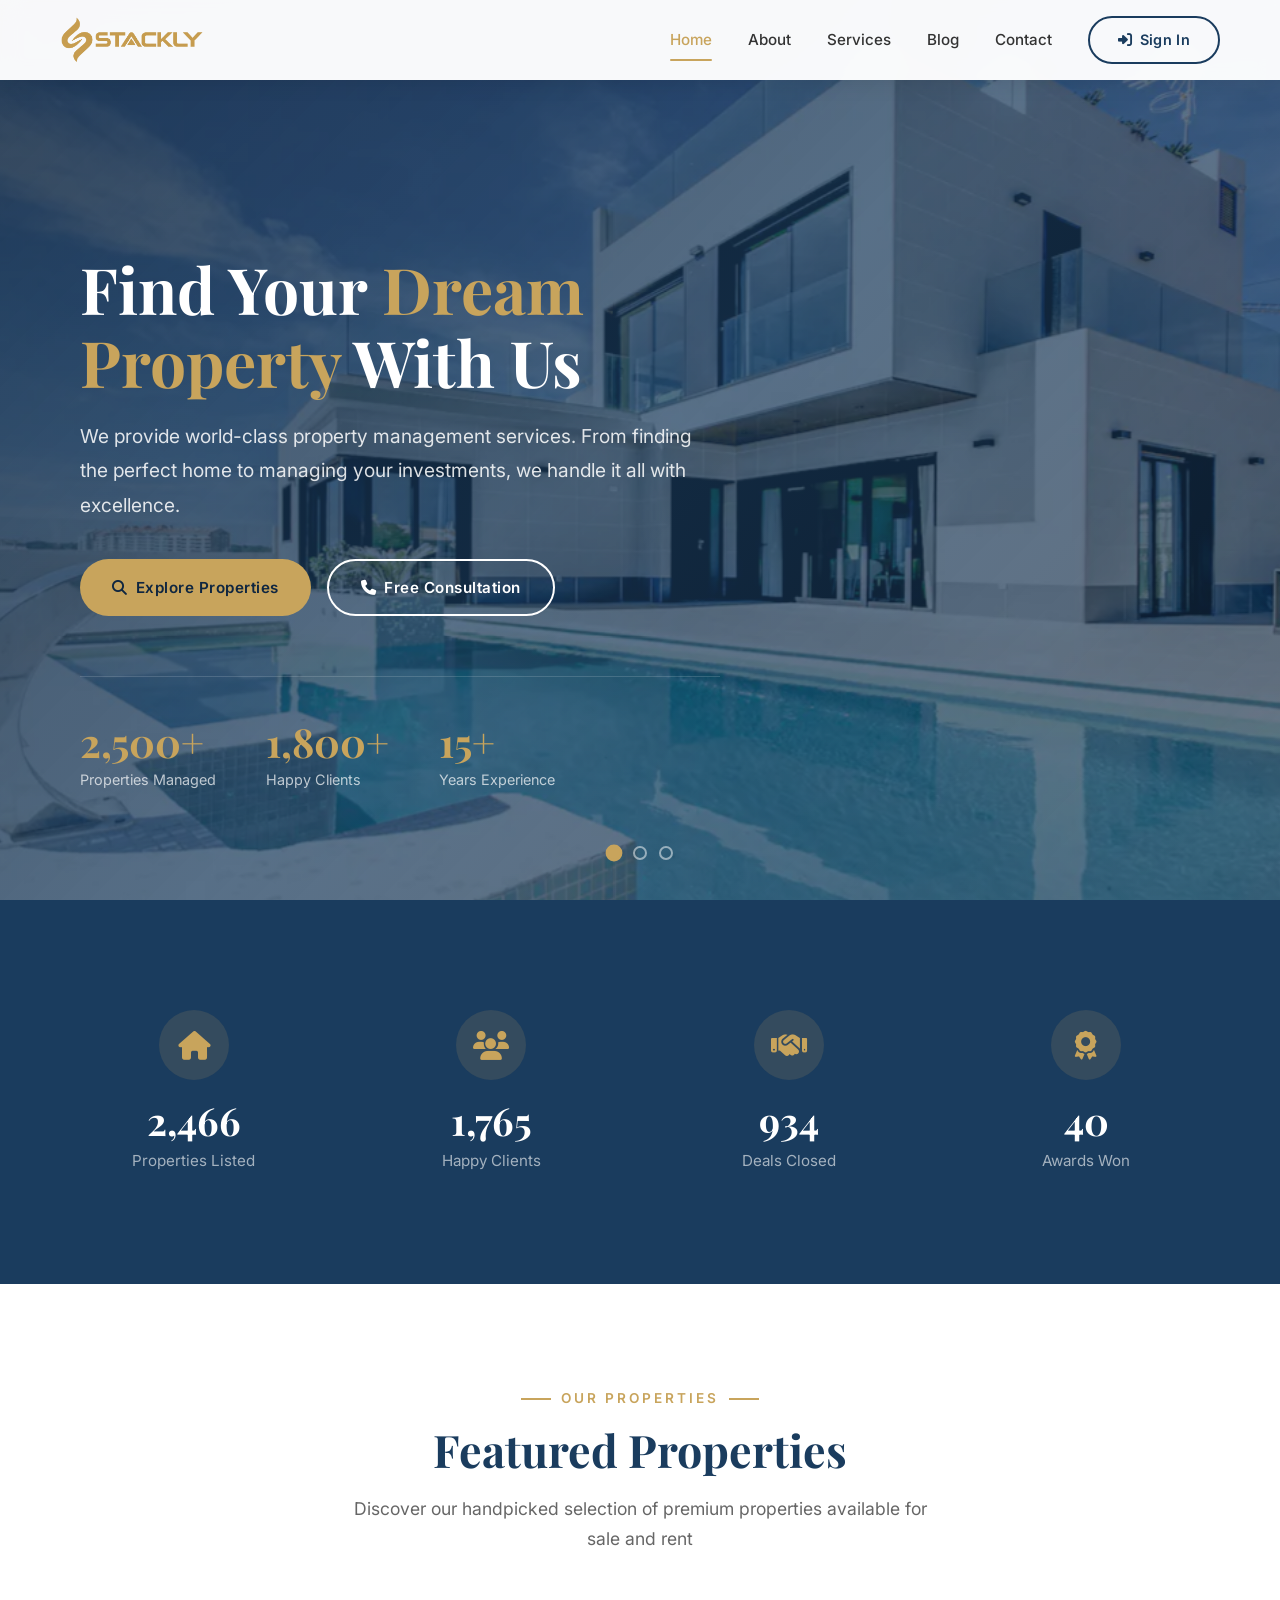
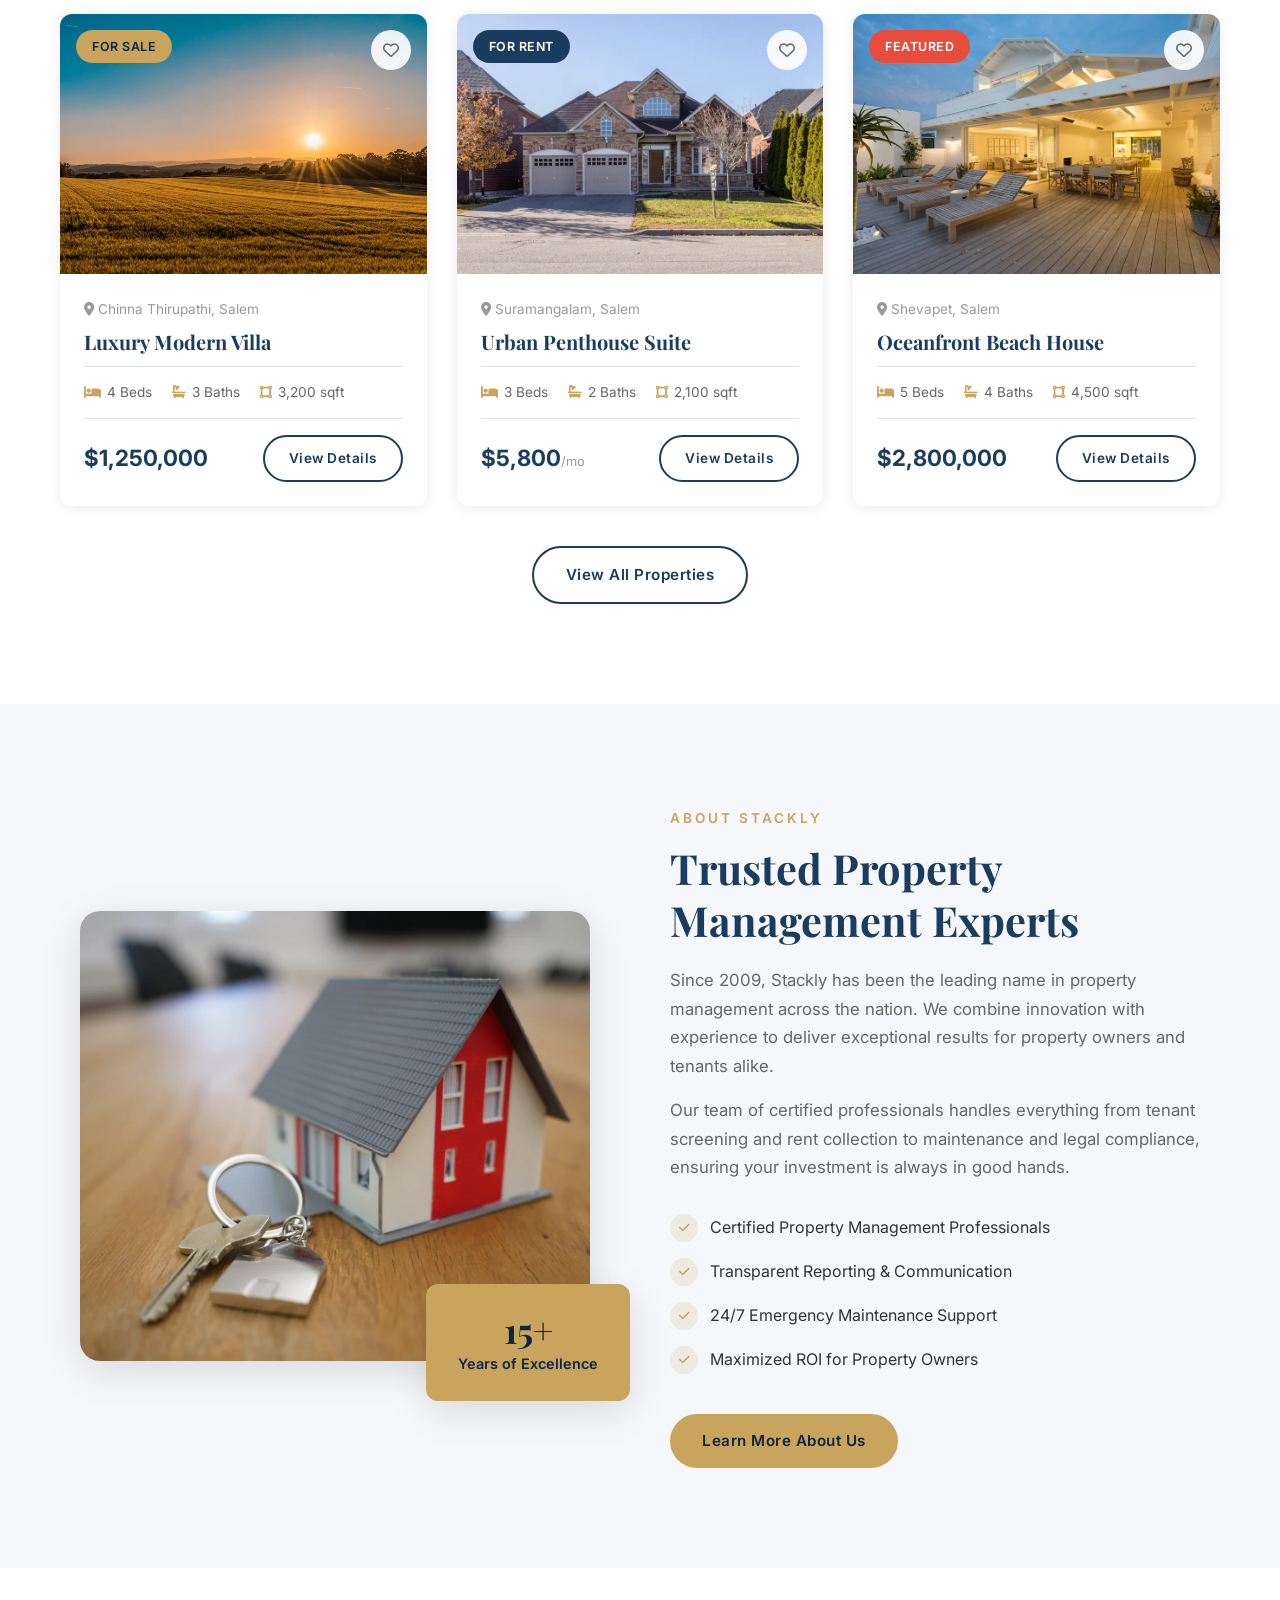
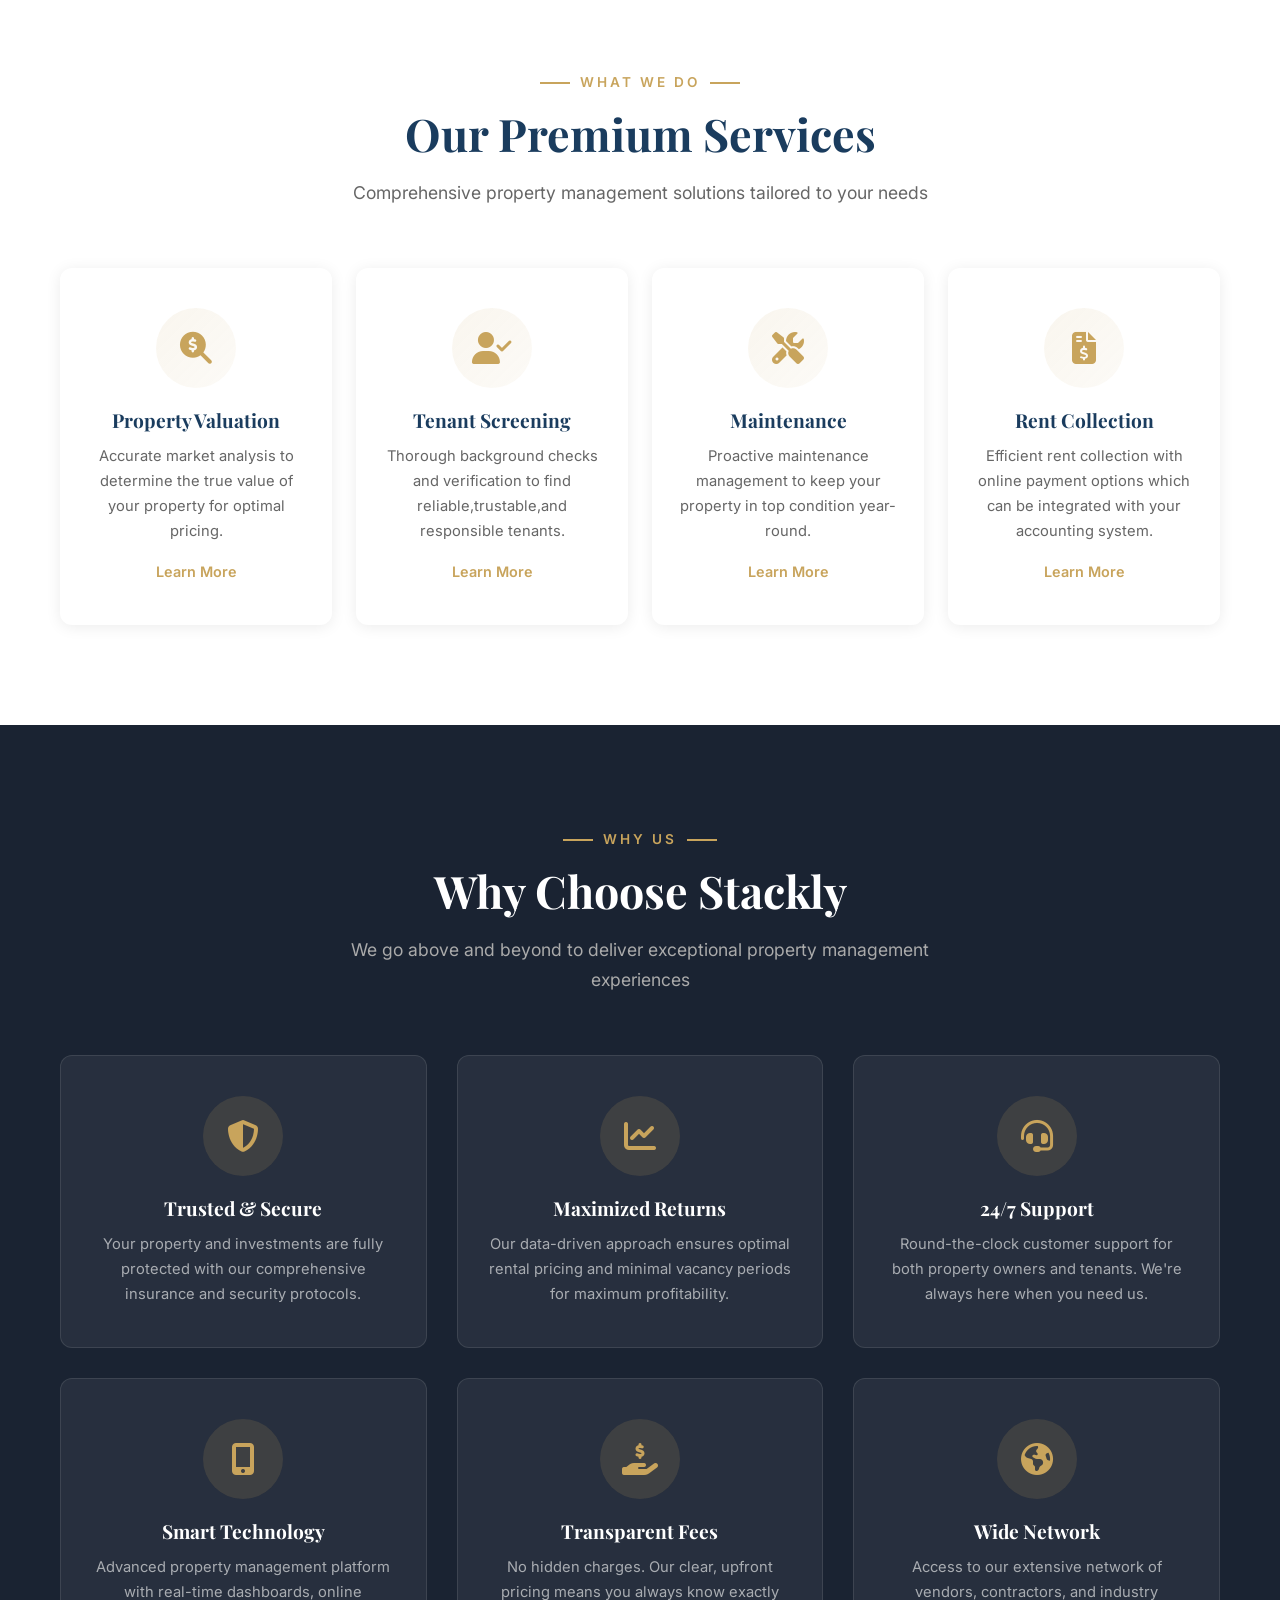
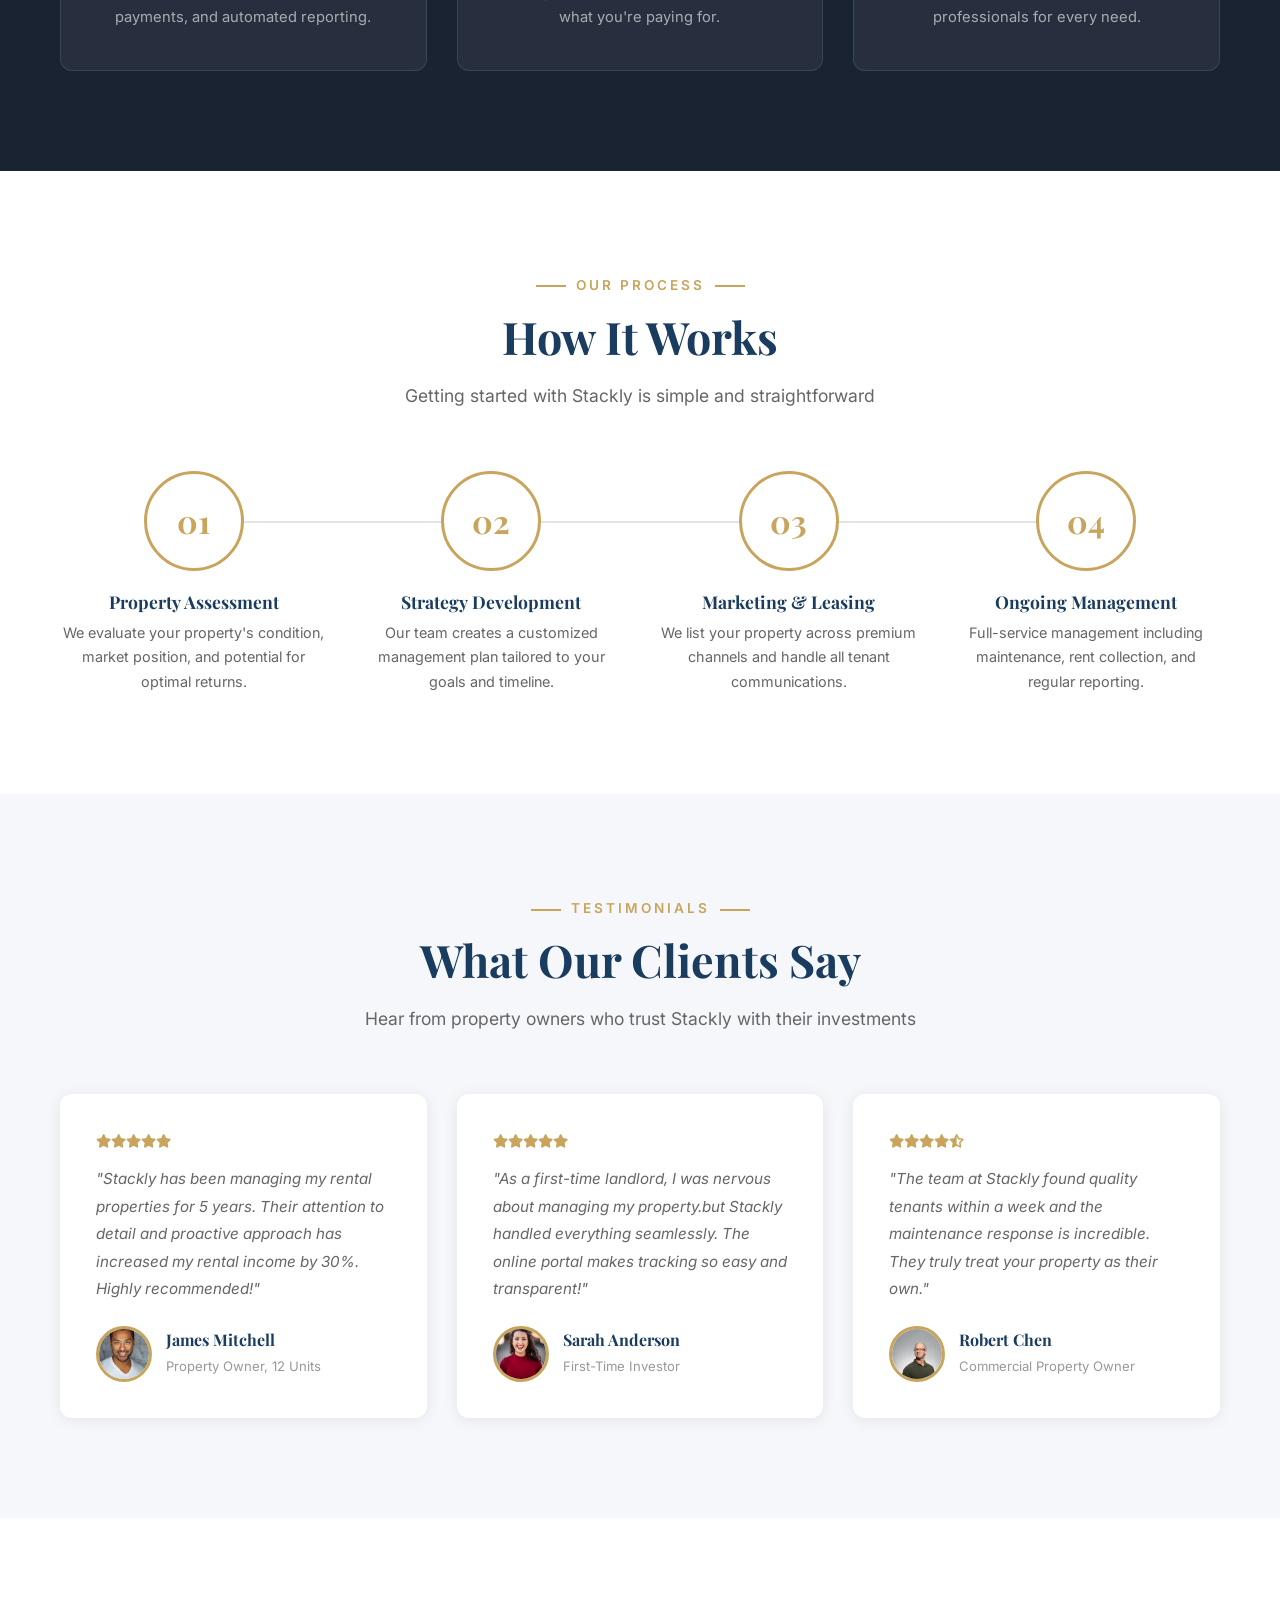
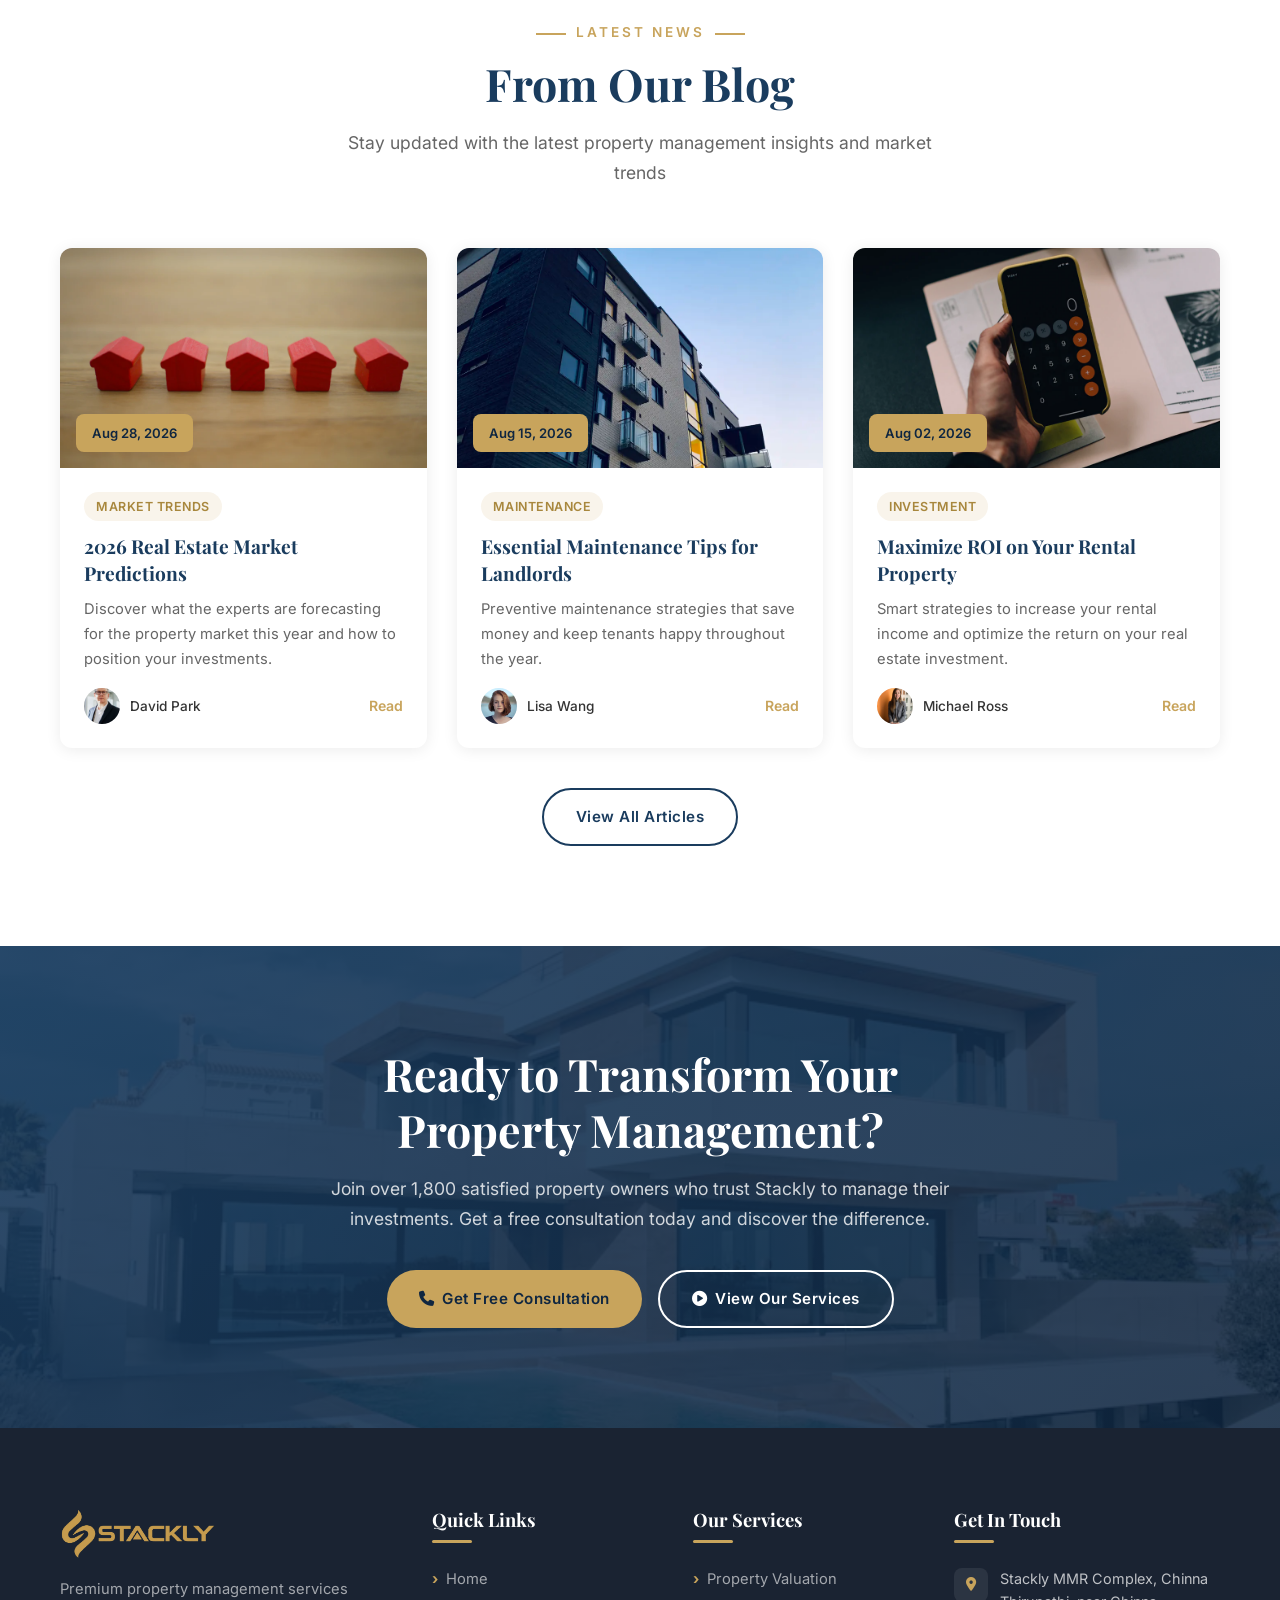
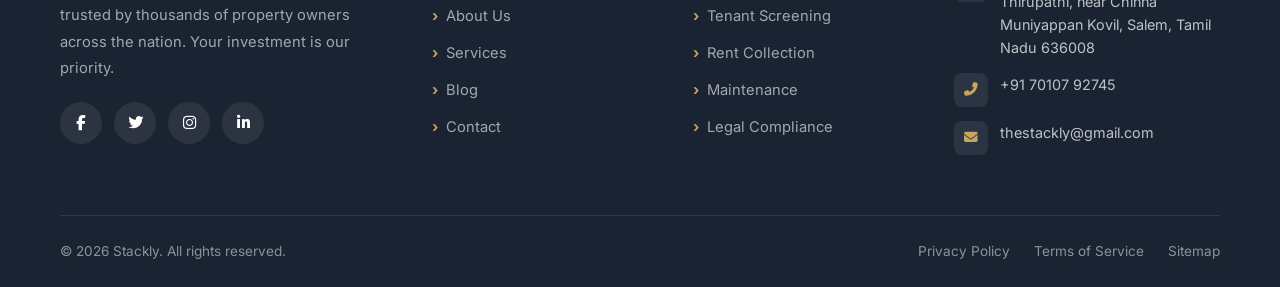
==== commit 9df2fecd: "Add files via upload" ====
--- a/index.html
+++ b/index.html
@@ -22,8 +22,7 @@
       <a href="index.html" class="logo">
         <img src="Assets/logo.webp" alt="Stackly" class="logo-img">
       </a>
-      <nav class="nav-links" id="navLinks">
-        <button class="nav-close" id="navClose" aria-label="Close menu"><i class="fas fa-times"></i></button>
+<nav class="nav-links" id="navLinks">
         <a href="index.html" class="active">Home</a>
         <a href="about.html">About</a>
         <a href="services.html">Services</a>
--- a/css/style.css
+++ b/css/style.css
@@ -420,6 +420,10 @@
   background: #fff;
 }
 
+.header:not(.scrolled) .menu-toggle.active span {
+  background: var(--primary);
+}
+
 .menu-toggle.active span:nth-child(1) {
   transform: rotate(45deg) translate(5px, 6px);
 }
@@ -1433,6 +1437,27 @@
 }
 
 /* --- Map Section --- */
+.map-wrap {
+  width: 100%;
+  height: 100%;
+  min-height: 560px;
+  border-radius: var(--radius);
+  overflow: hidden;
+  box-shadow: var(--shadow);
+  position: relative;
+}
+
+.map-iframe {
+  position: absolute;
+  top: 0;
+  left: 0;
+  width: 100%;
+  height: 100%;
+  min-height: 560px;
+  border: 0;
+  display: block;
+}
+
 .map-section {
   height: 400px;
   background: var(--bg-alt);
@@ -1670,6 +1695,15 @@
   color: rgba(255,255,255,0.4);
 }
 
+.contact-info-card .footer-newsletter-form input {
+  background: #fff;
+  color: var(--text);
+}
+
+.contact-info-card .footer-newsletter-form input::placeholder {
+  color: var(--text-lighter);
+}
+
 .footer-newsletter-form input:focus {
   border-color: var(--accent);
 }
@@ -2262,11 +2296,19 @@
   text-align: center;
   transition: var(--transition);
   position: relative;
+  display: flex;
+  flex-direction: column;
+  align-items: stretch;
+}
+
+.pricing-card > p {
+  margin: 0 auto 12px;
+  max-width: 240px;
 }
 
 .pricing-card.featured {
   border: 2px solid var(--accent);
-  transform: scale(1.05);
+  box-shadow: 0 16px 40px rgba(26, 60, 94, 0.16);
 }
 
 .pricing-card.featured .pricing-badge {
@@ -2289,7 +2331,8 @@
 }
 
 .pricing-card.featured:hover {
-  transform: scale(1.05) translateY(-5px);
+  transform: translateY(-5px);
+  box-shadow: var(--shadow-hover);
 }
 
 .pricing-card h3 {
@@ -2301,7 +2344,7 @@
   font-size: 3rem;
   font-weight: 700;
   color: var(--primary);
-  margin: 20px 0;
+  margin: 24px 0 4px;
 }
 
 .pricing-card .price small {
@@ -2313,6 +2356,7 @@
 .pricing-features {
   text-align: left;
   margin: 24px 0 32px;
+  flex: 1;
 }
 
 .pricing-features li {
@@ -2332,6 +2376,9 @@
 .pricing-features li i {
   color: var(--accent);
   font-size: 0.85rem;
+  width: 18px;
+  text-align: center;
+  flex-shrink: 0;
 }
 
 .pricing-features li.disabled {
@@ -2340,6 +2387,12 @@
 
 .pricing-features li.disabled i {
   color: var(--text-lighter);
+}
+
+.pricing-card .btn {
+  width: 100%;
+  justify-content: center;
+  margin-top: 4px;
 }
 
 /* --- Blog Detail / Single Post --- */
@@ -2436,8 +2489,6 @@
   .process-grid::before { display: none; }
   .gallery-grid { grid-template-columns: repeat(3, 1fr); }
   .pricing-grid { grid-template-columns: repeat(2, 1fr); }
-  .pricing-card.featured { transform: scale(1); }
-  .pricing-card.featured:hover { transform: translateY(-5px); }
   .contact-info-grid { grid-template-columns: repeat(2, 1fr); }
 }
 
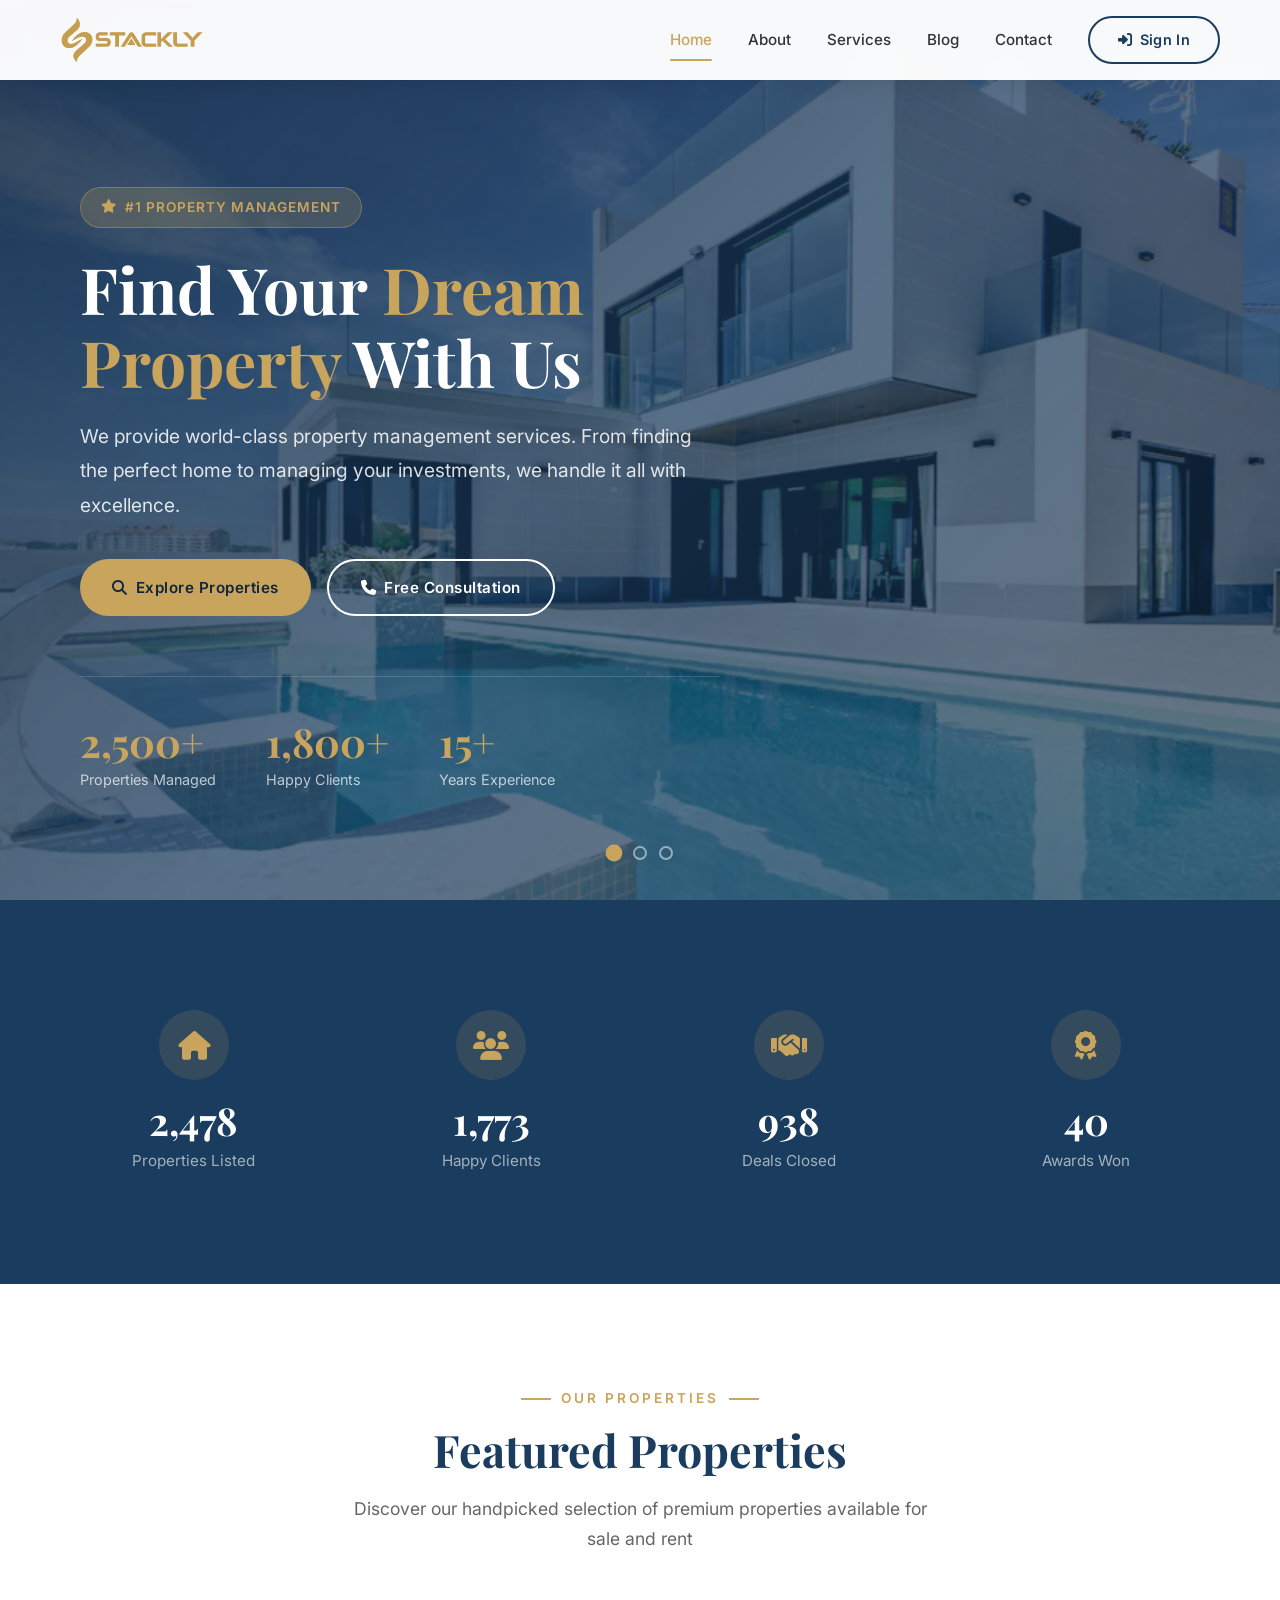
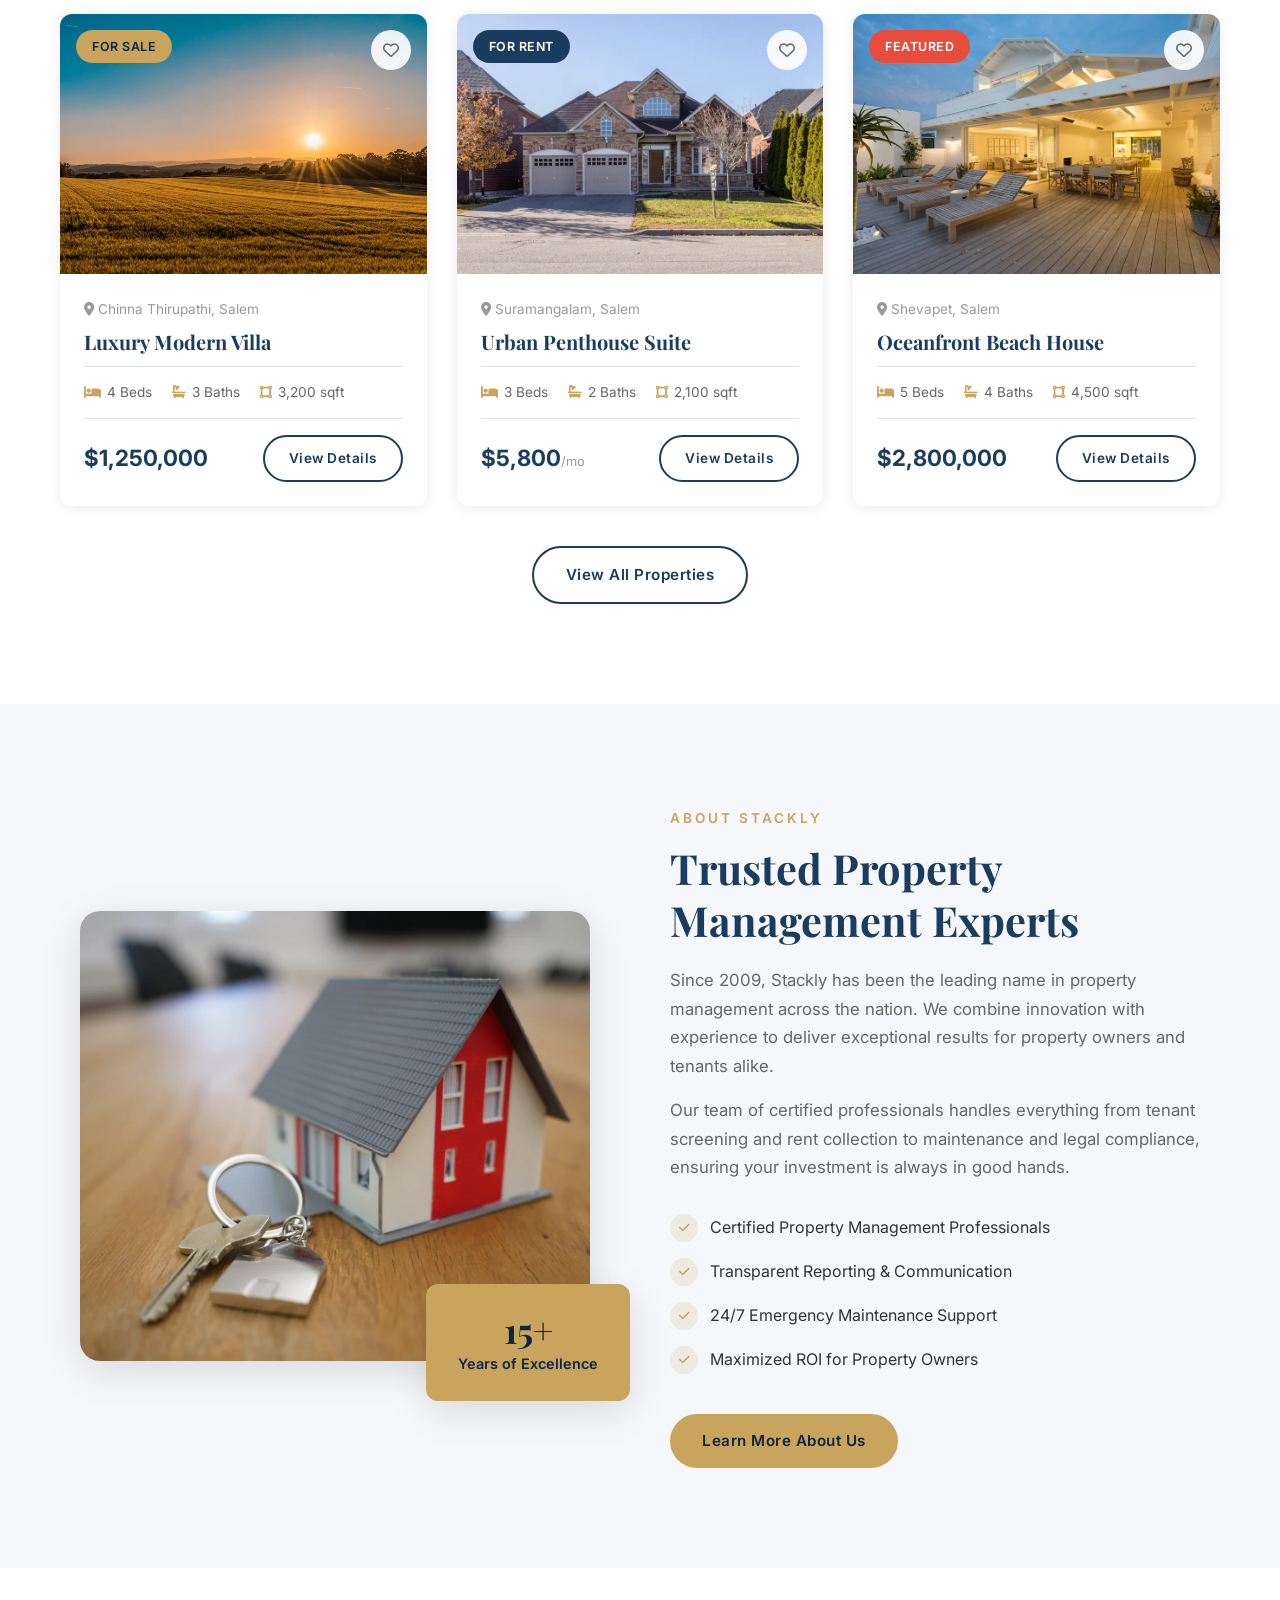
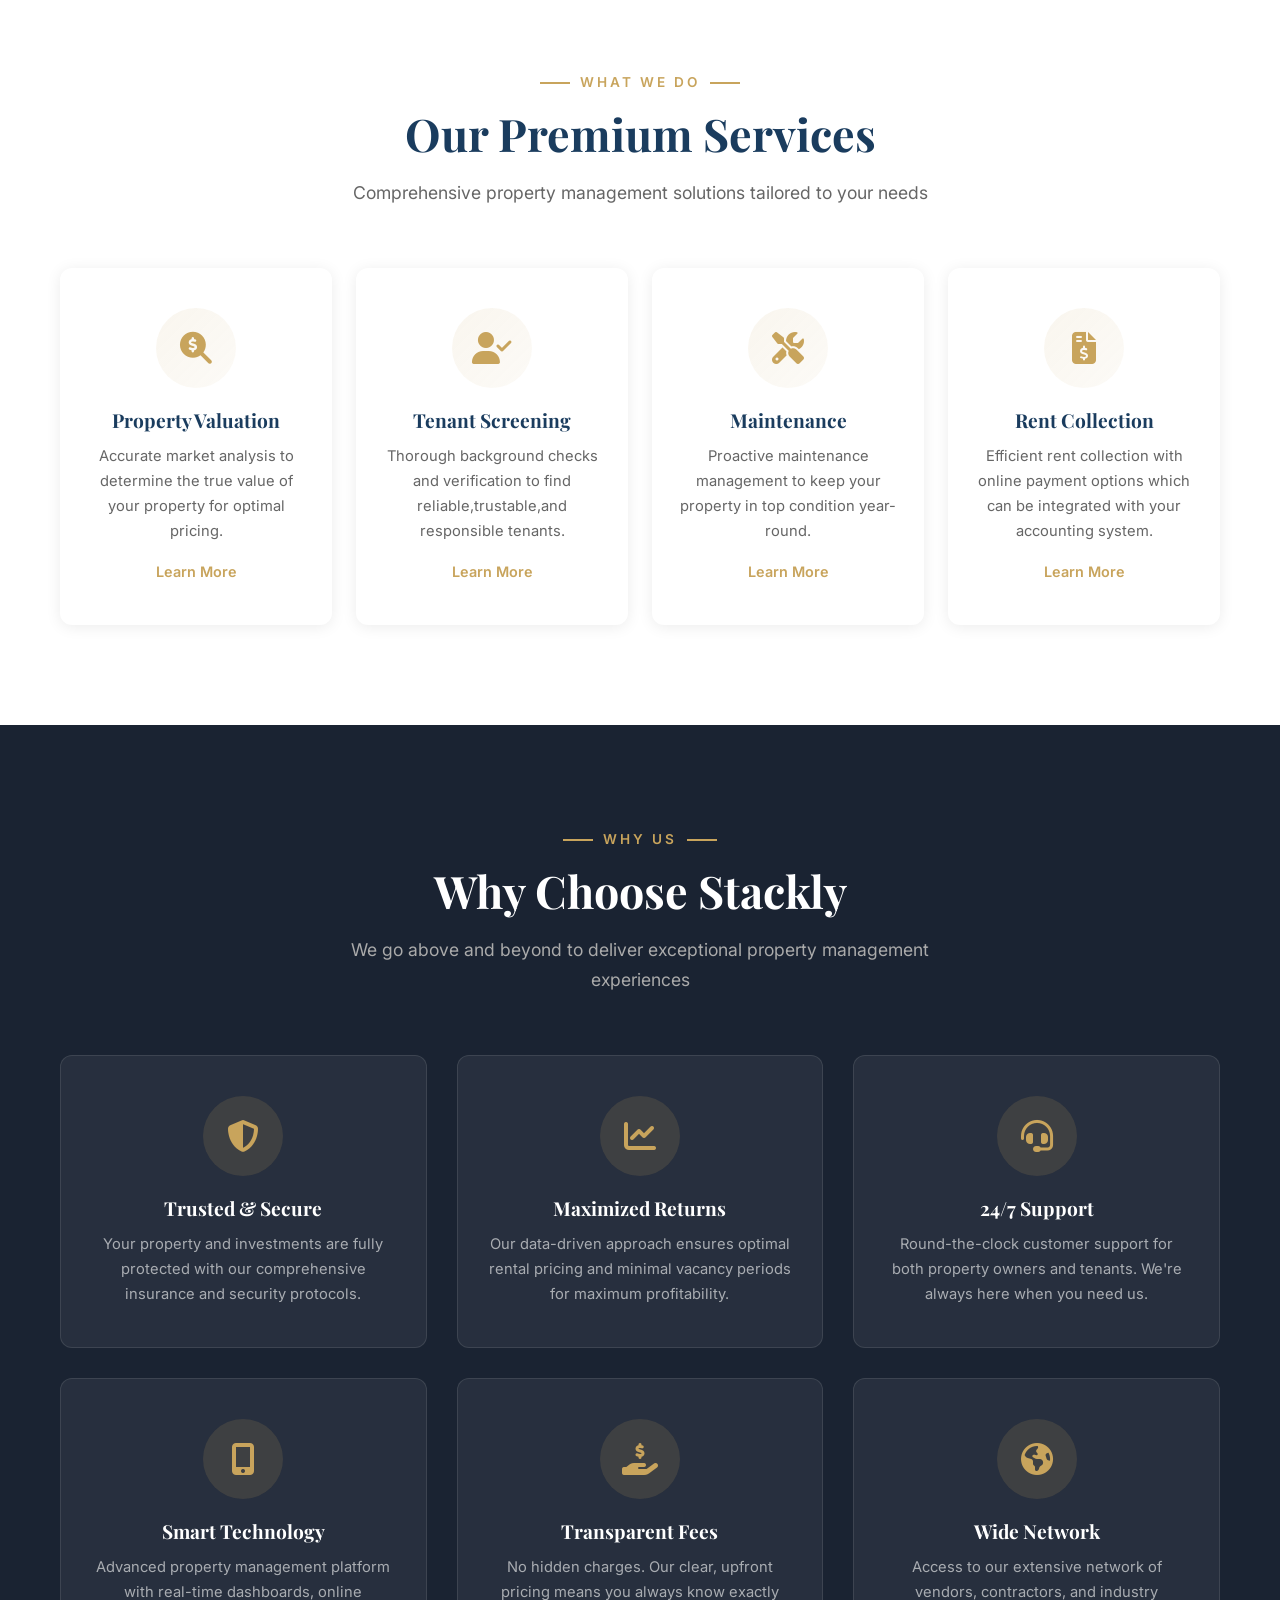
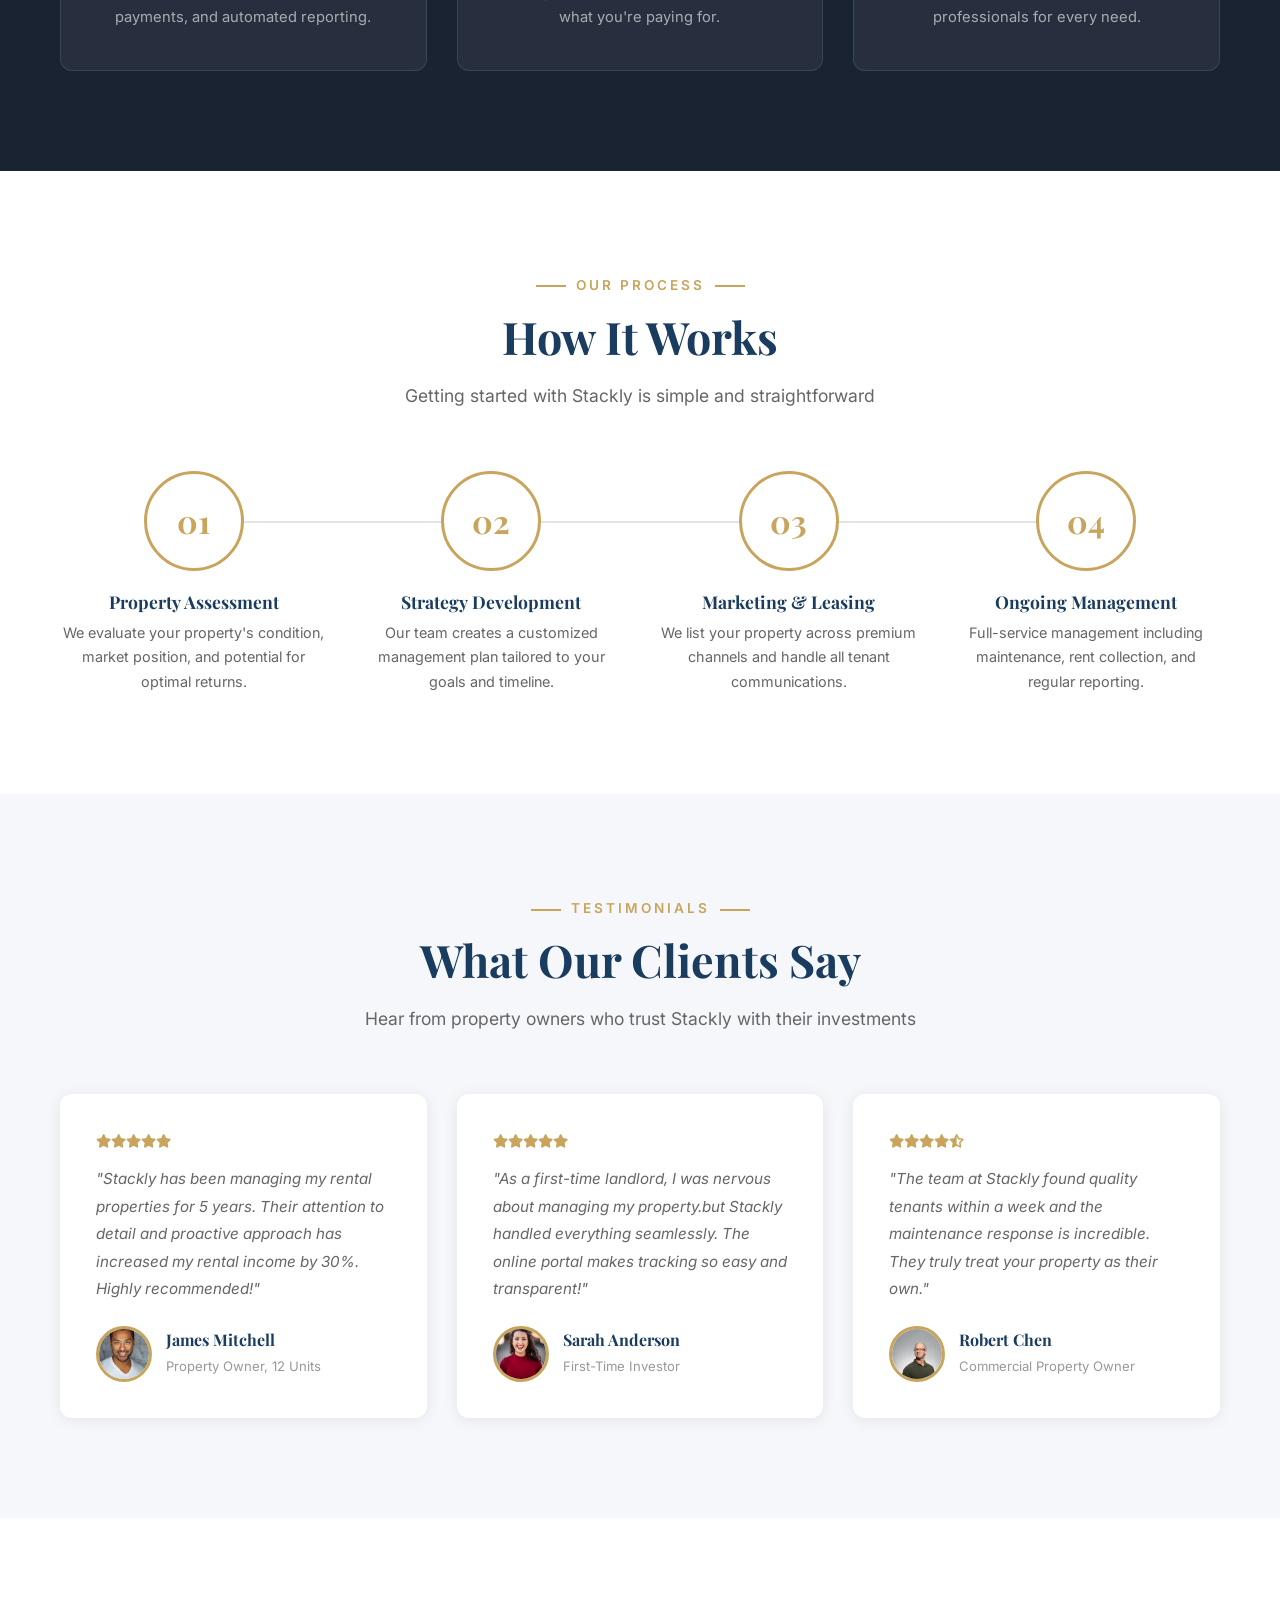
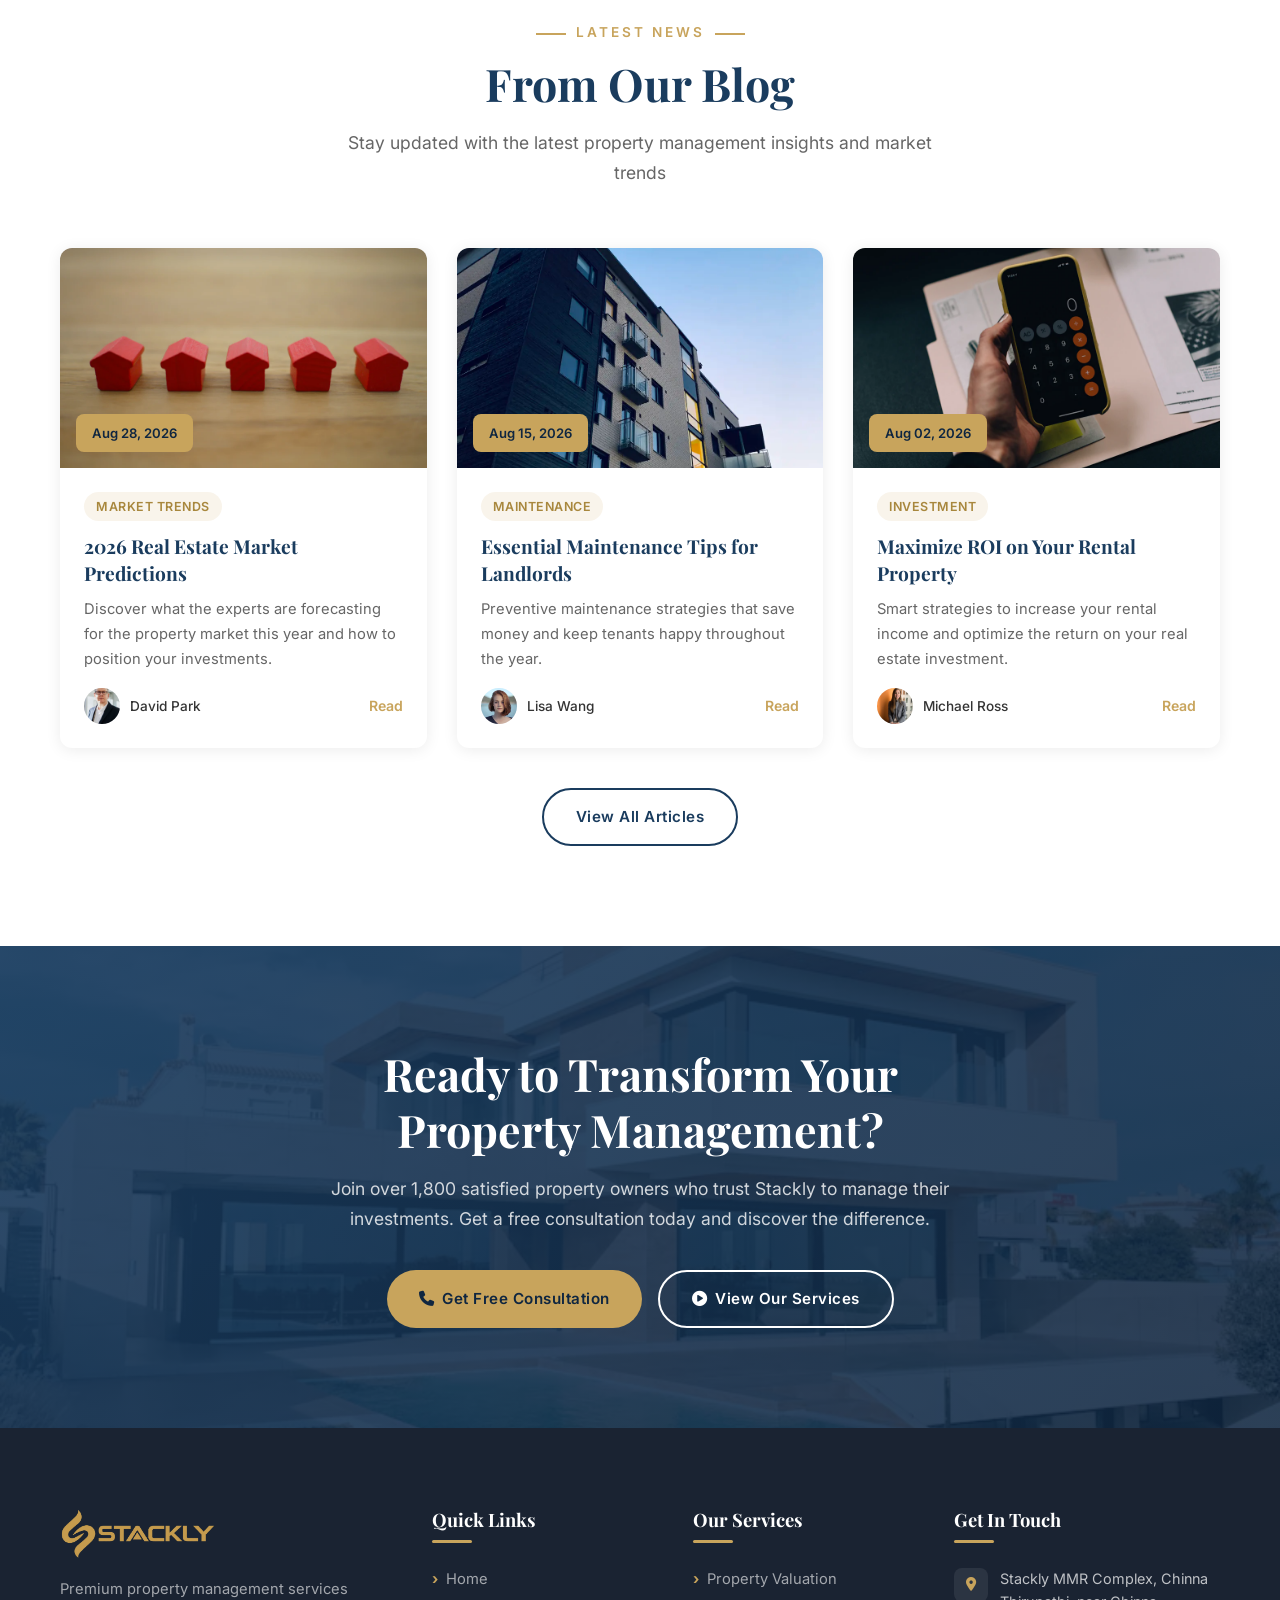
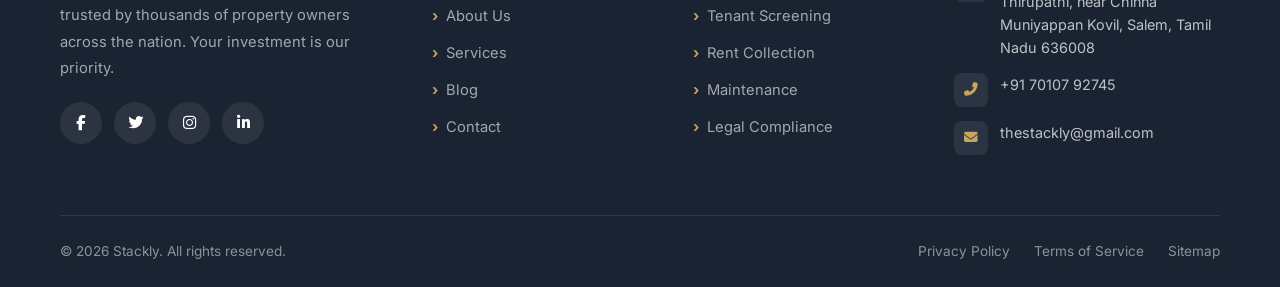
==== commit 318c8922: "Add files via upload" ====
--- a/index.html
+++ b/index.html
@@ -23,6 +23,9 @@
         <img src="Assets/logo.webp" alt="Stackly" class="logo-img">
       </a>
 <nav class="nav-links" id="navLinks">
+        <div class="nav-brand-row">
+          <a href="index.html" class="logo nav-logo"><img src="Assets/logo.webp" alt="Stackly" class="logo-img"></a>
+        </div>
         <a href="index.html" class="active">Home</a>
         <a href="about.html">About</a>
         <a href="services.html">Services</a>
--- a/css/style.css
+++ b/css/style.css
@@ -1011,6 +1011,13 @@
   gap: 30px;
 }
 
+/* Mission & Vision two-card grid (About page) */
+.mv-grid {
+  display: grid;
+  grid-template-columns: 1fr 1fr;
+  gap: 40px;
+}
+
 .why-card {
   background: rgba(255,255,255,0.06);
   border: 1px solid rgba(255,255,255,0.1);
@@ -2551,6 +2558,8 @@
   .split-section { grid-template-columns: 1fr; }
   .services-grid { grid-template-columns: 1fr; }
   .why-us-grid { grid-template-columns: 1fr; }
+  .mv-grid { grid-template-columns: 1fr; gap: 24px; }
+  .why-card { padding: 36px 24px; }
   .testimonials-grid { grid-template-columns: 1fr; }
   .team-grid { grid-template-columns: 1fr; }
   .contact-grid { grid-template-columns: 1fr; }
@@ -2968,6 +2977,8 @@
 
 .auth-form .input-wrapper {
   position: relative;
+  display: flex;
+  align-items: center;
 }
 
 .auth-form .input-wrapper i.field-icon {
@@ -2998,6 +3009,7 @@
   font-size: 1rem;
   padding: 4px;
   transition: var(--transition);
+  z-index: 1;
 }
 
 .auth-form .input-wrapper .toggle-password:hover {
@@ -3493,7 +3505,7 @@
   }
 
   .hero {
-    padding-top: var(--header-height);
+    padding-top: calc(var(--header-height) + 32px);
     padding-bottom: 36px;
   }
   .hero-content { padding-bottom: 24px; }
@@ -3716,6 +3728,10 @@
 /* ============================================
    Mobile: Full-Screen Drawer + Close Button
    ============================================ */
+
+.nav-brand-row {
+  display: none;
+}
 
 .nav-close {
   display: none;
@@ -3757,12 +3773,12 @@
     height: 100%;
     height: 100dvh;
     margin: 0;
-    padding: 90px 24px 40px;
+    padding: 24px 24px 40px;
     background: #fff;
     flex-direction: column;
-    justify-content: center;
+    justify-content: flex-start;
     align-items: center;
-    gap: 22px;
+    gap: 12px;
     z-index: 1000;
     overflow-y: auto;
     overscroll-behavior: contain;
@@ -3781,6 +3797,19 @@
     background: linear-gradient(90deg, var(--accent), var(--primary));
   }
 
+  .nav-brand-row {
+    display: flex;
+    align-items: center;
+    justify-content: space-between;
+    width: 100%;
+    margin-bottom: 24px;
+    flex-shrink: 0;
+  }
+
+  .nav-brand-row .logo-img {
+    height: 44px;
+  }
+
   .nav-links.active {
     transform: translateX(0);
   }
@@ -3805,10 +3834,6 @@
     color: var(--accent);
   }
 
-  .nav-links .nav-close {
-    display: flex;
-  }
-
   .menu-toggle {
     z-index: 1002;
   }
@@ -3835,8 +3860,7 @@
 }
 
 .hero-content > * {
-  opacity: 0;
-  animation: fadeUp 0.9s cubic-bezier(0.16, 1, 0.3, 1) forwards;
+  animation: fadeUp 0.9s cubic-bezier(0.16, 1, 0.3, 1) both;
 }
 
 .hero-content > *:nth-child(1) { animation-delay: 0.15s; }
